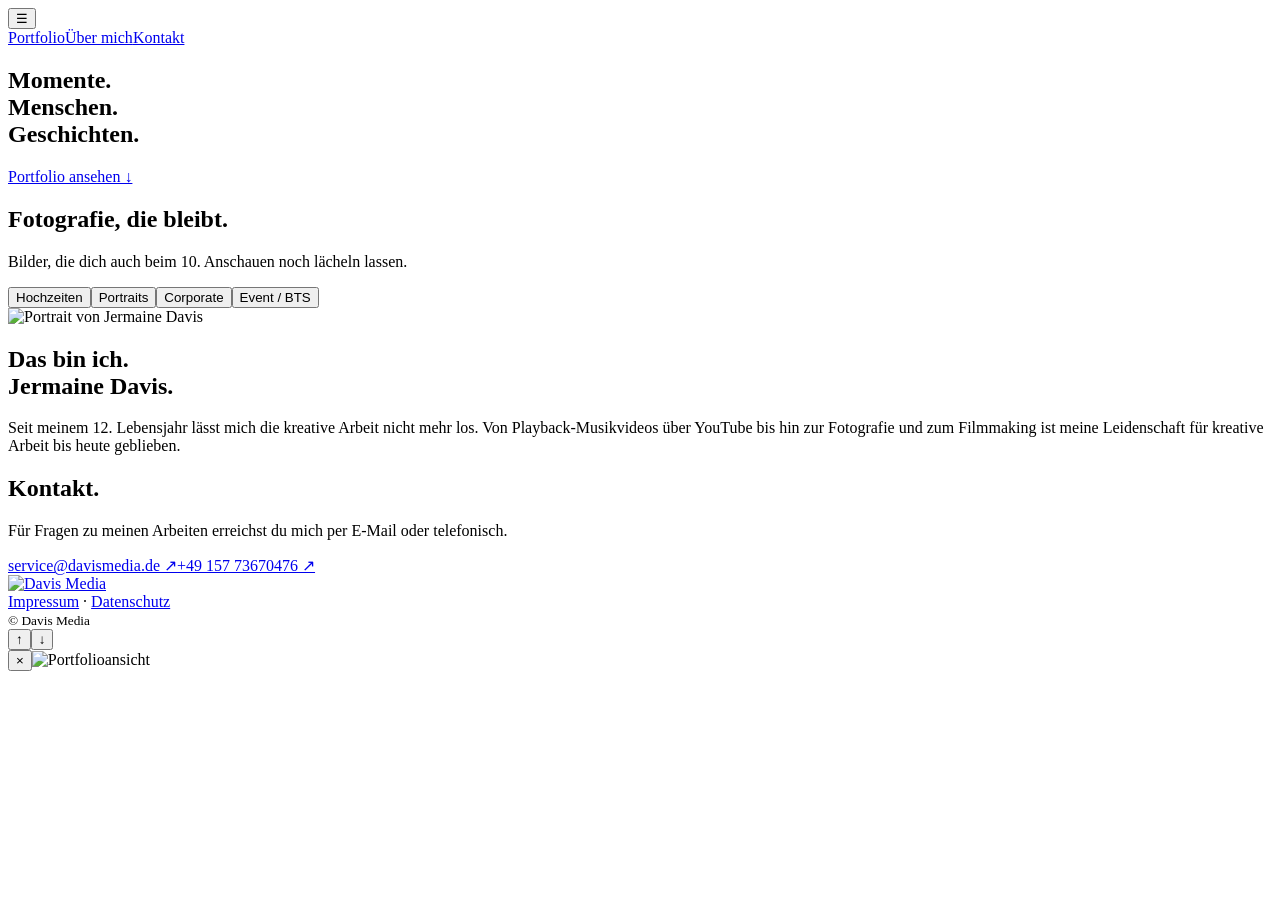
==== index.html @ ad5019a5 "Add files via upload" ====
<!doctype html><html lang="de"><head><meta charset="utf-8"><meta name="viewport" content="width=device-width,initial-scale=1"><meta name="description" content="Davis Media — Portfolio von Jermaine Davis. Fotografie und Film: Portrait, Hochzeit, Event und Corporate."><title>Davis Media — Portfolio</title><link rel="stylesheet" href="assets/style.css"></head><body>
<header><button class="menu" aria-label="Menü öffnen">☰</button><nav><a href="#work">Portfolio</a><a href="#about">Über mich</a><a href="#contact">Kontakt</a></nav></header>
<main id="top"><section class="hero"><div class="hero-img" style="background-image:url('assets/images/header/header.jpg')"></div><div class="shade"></div><div class="hero-copy"><h1>Momente.<br>Menschen.<br>Geschichten.</h1><a class="cta" href="#work">Portfolio ansehen ↓</a></div></section>
<section class="intro"><h2 class="intro-title">Fotografie, die bleibt.</h2><p class="intro-copy">Bilder, die dich auch beim 10. Anschauen noch lächeln lassen.</p></section>
<section id="work" class="work"><div class="portfolio-tabs" role="tablist" aria-label="Portfolio-Kategorien"><button class="active" role="tab" aria-selected="true" data-filter="hochzeit">Hochzeiten</button><button role="tab" aria-selected="false" data-filter="portrait">Portraits</button><button role="tab" aria-selected="false" data-filter="produkte">Corporate</button><button role="tab" aria-selected="false" data-filter="bts">Event / BTS</button></div><div id="gallery" class="gallery"></div></section>
<section id="about" class="about"><div class="about-photo"><img src="assets/images/about/portrait.jpg" alt="Portrait von Jermaine Davis"></div><div class="about-copy"><h2>Das bin ich.<br>Jermaine Davis.</h2><p>Seit meinem 12. Lebensjahr lässt mich die kreative Arbeit nicht mehr los. Von Playback-Musikvideos über YouTube bis hin zur Fotografie und zum Filmmaking ist meine Leidenschaft für kreative Arbeit bis heute geblieben.</p></div></section>
<section id="contact" class="contact"><h2>Kontakt.</h2><p>Für Fragen zu meinen Arbeiten erreichst du mich per E-Mail oder telefonisch.</p><div class="contact-links"><a href="mailto:service@davismedia.de">service@davismedia.de ↗</a><a href="tel:+4915773670476">+49 157 73670476 ↗</a></div></section></main>
<footer><a class="logo footer-logo" href="#top"><img src="assets/logo-light.png" alt="Davis Media"></a><div><a href="impressum.html">Impressum</a><span> · </span><a href="datenschutz.html">Datenschutz</a></div><small>© <span id="year"></span> Davis Media</small></footer>
<div class="page-scroll-controls"><button id="backToTop" class="page-scroll-button" aria-label="Zurück nach oben" title="Nach oben">↑</button><button id="toBottom" class="page-scroll-button" aria-label="Ganz nach unten" title="Nach unten">↓</button></div><div id="lightbox" class="lightbox" role="dialog" aria-modal="true"><button aria-label="Schließen">×</button><img alt="Portfolioansicht"></div><script src="assets/app.js"></script></body></html>
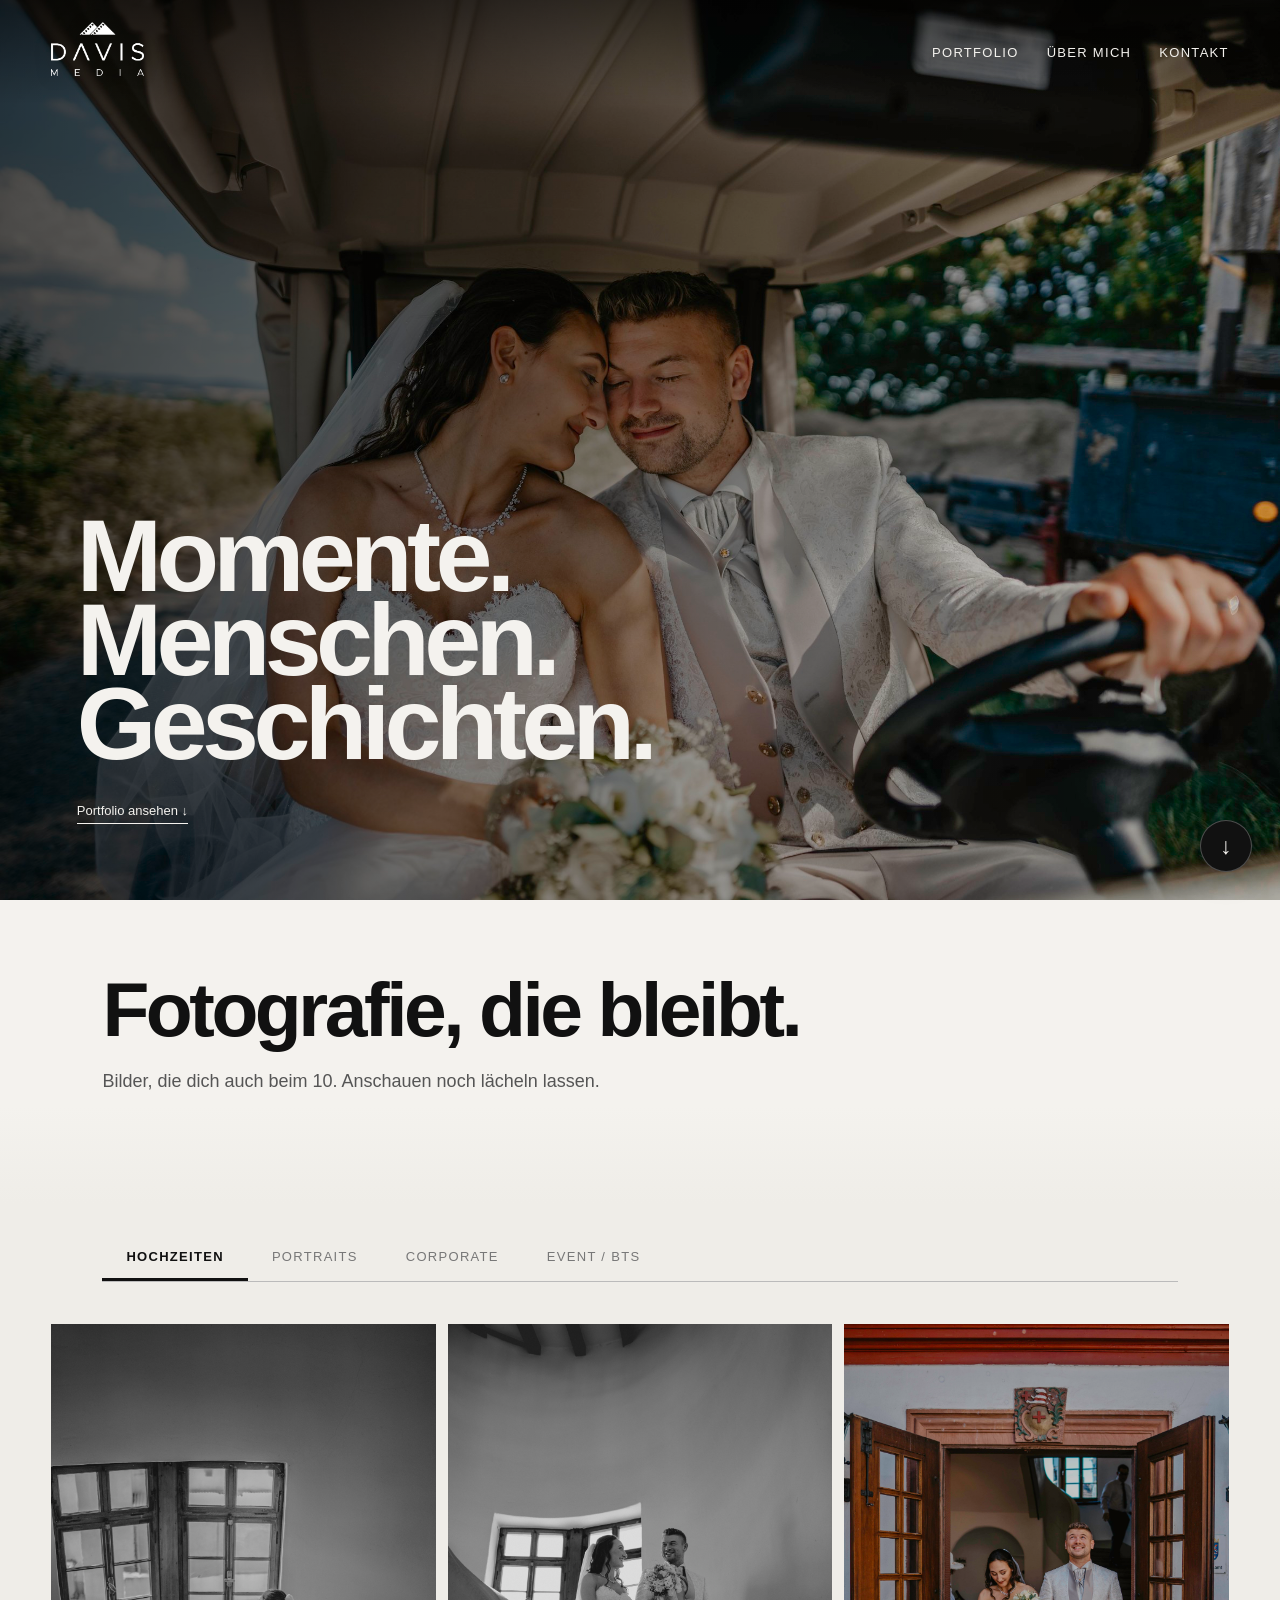
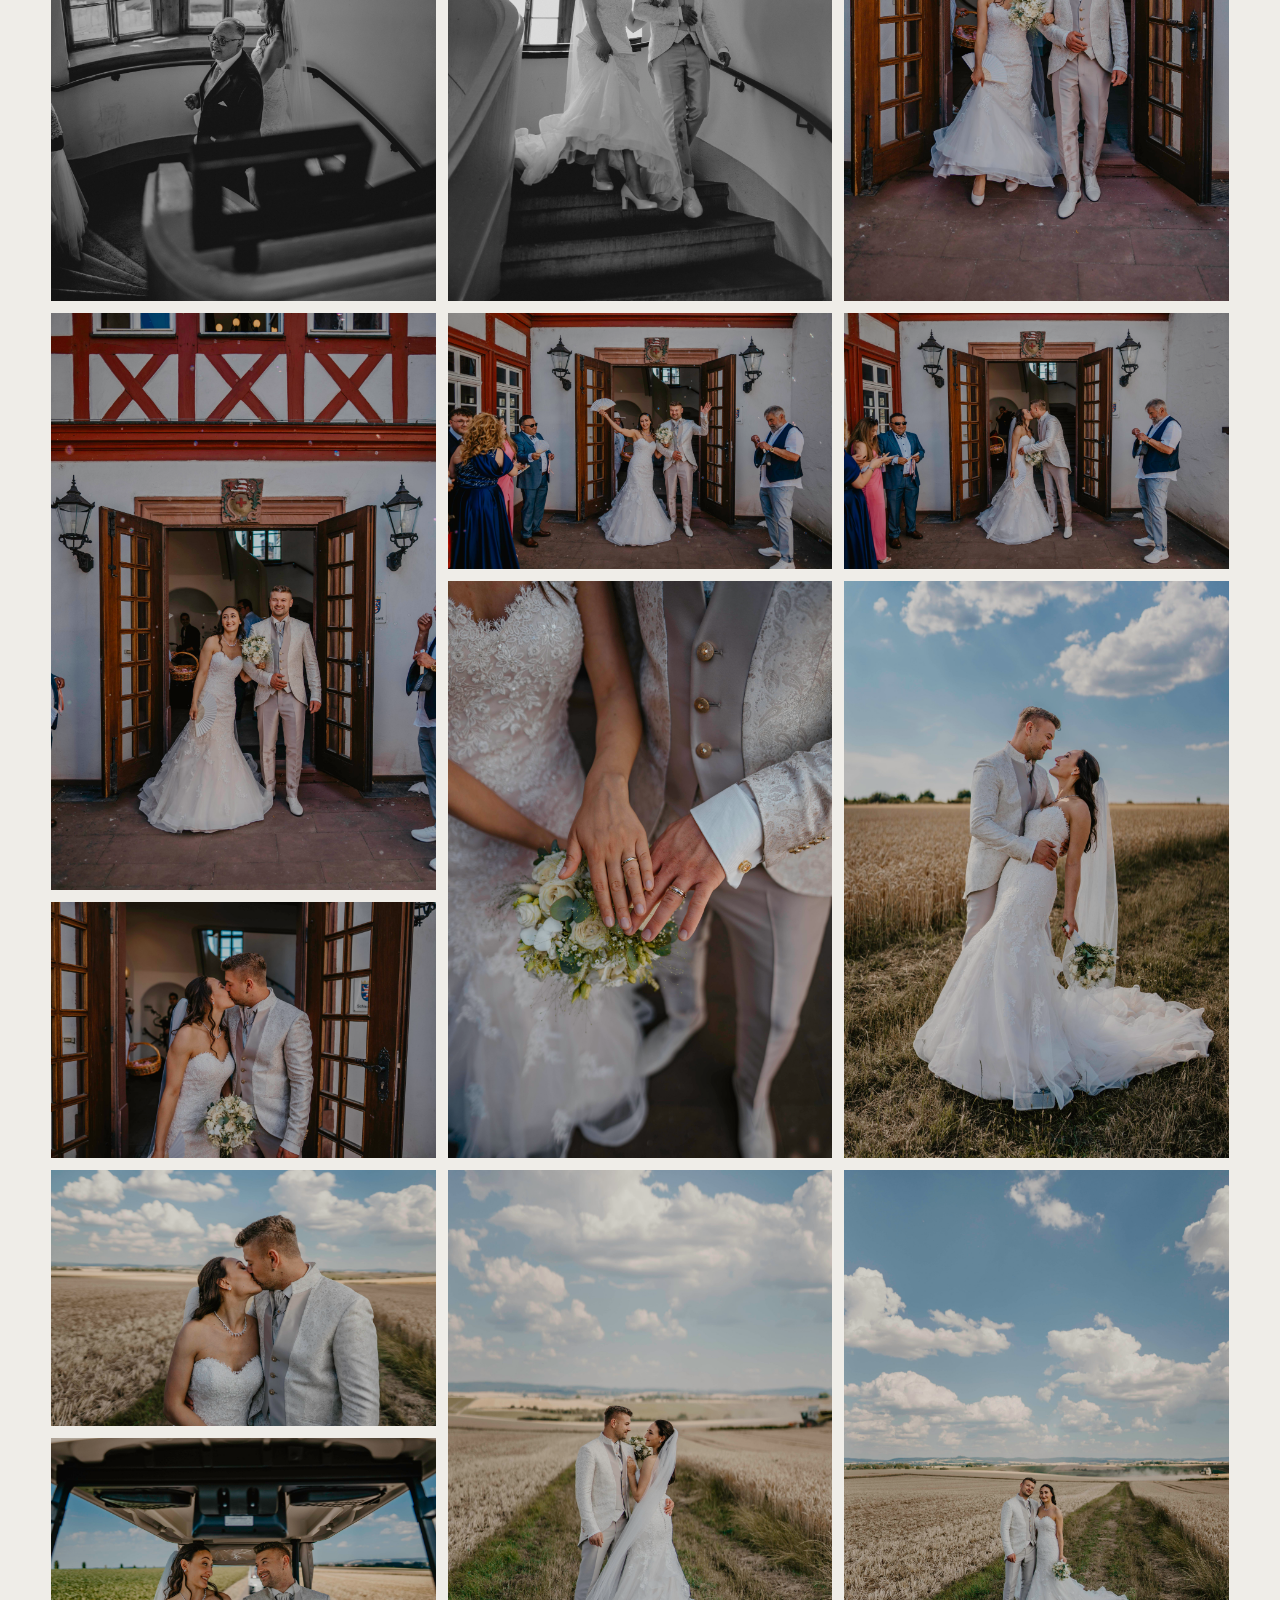
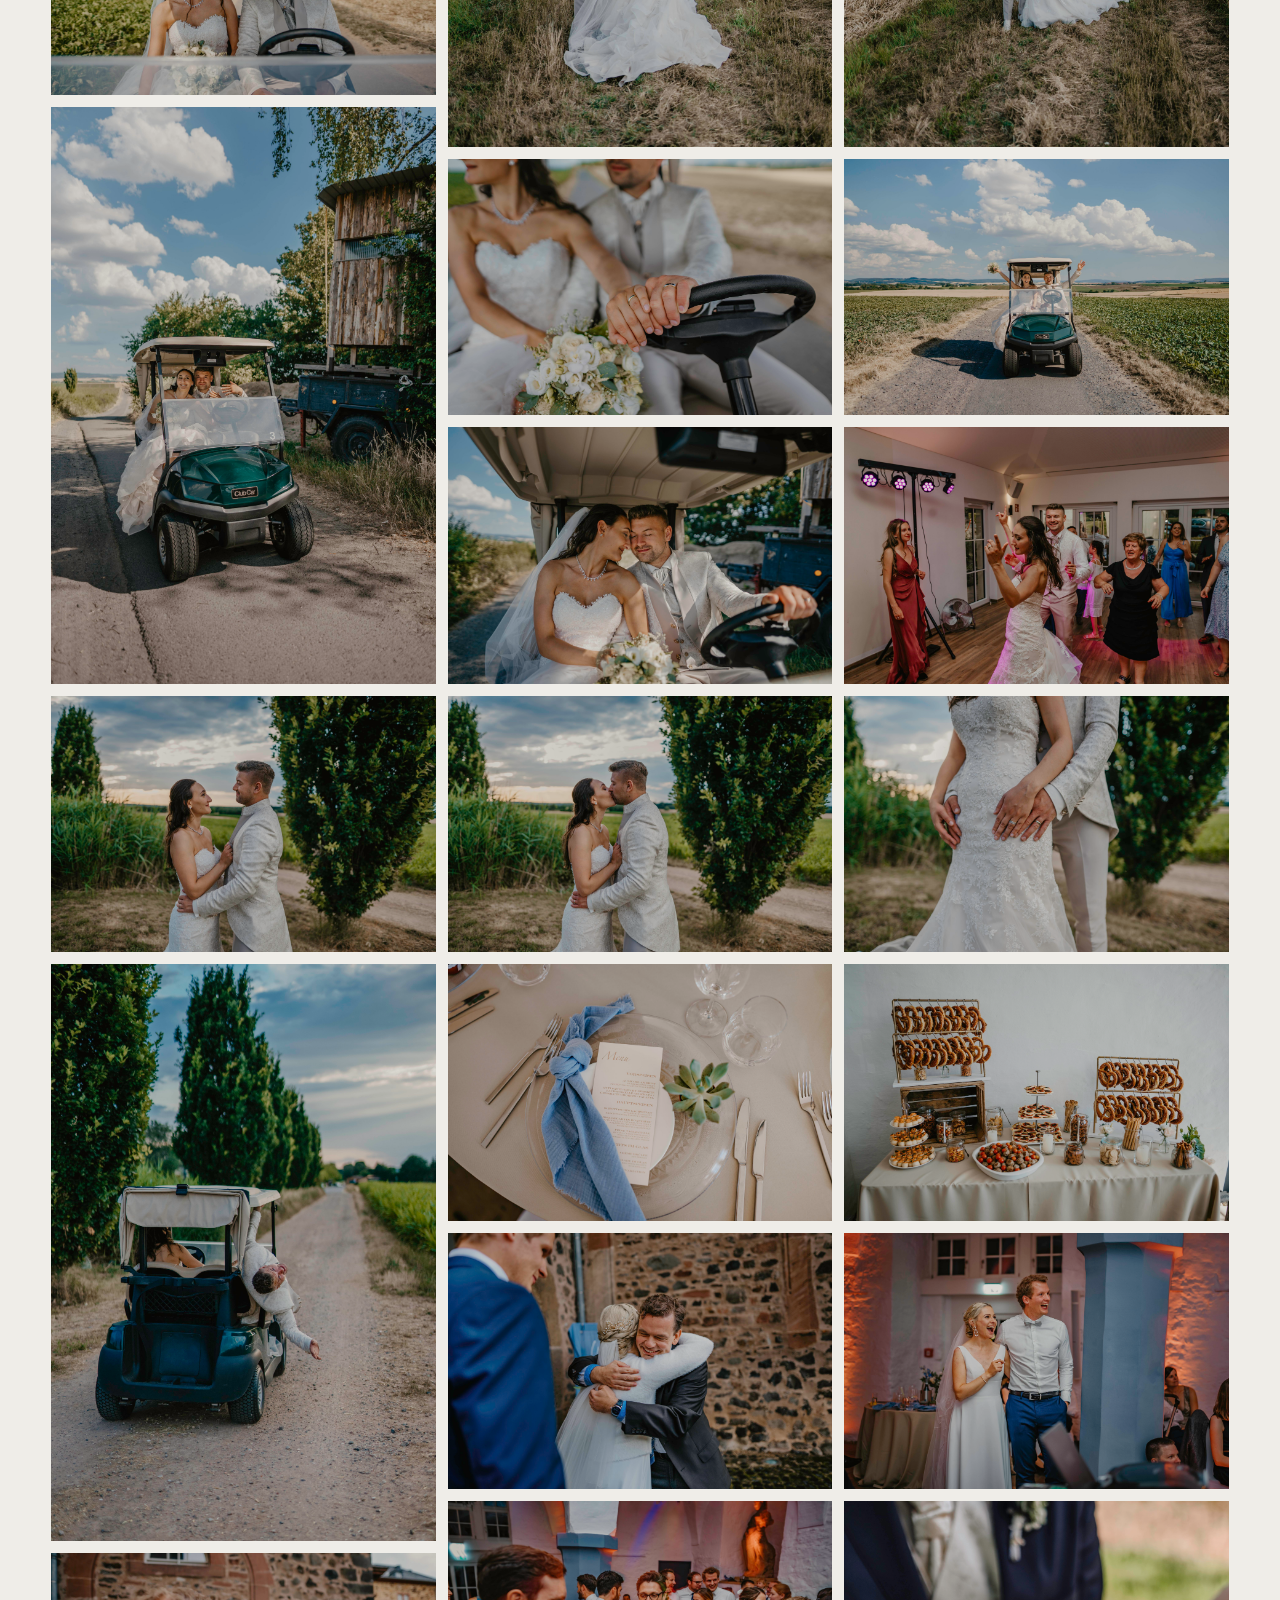
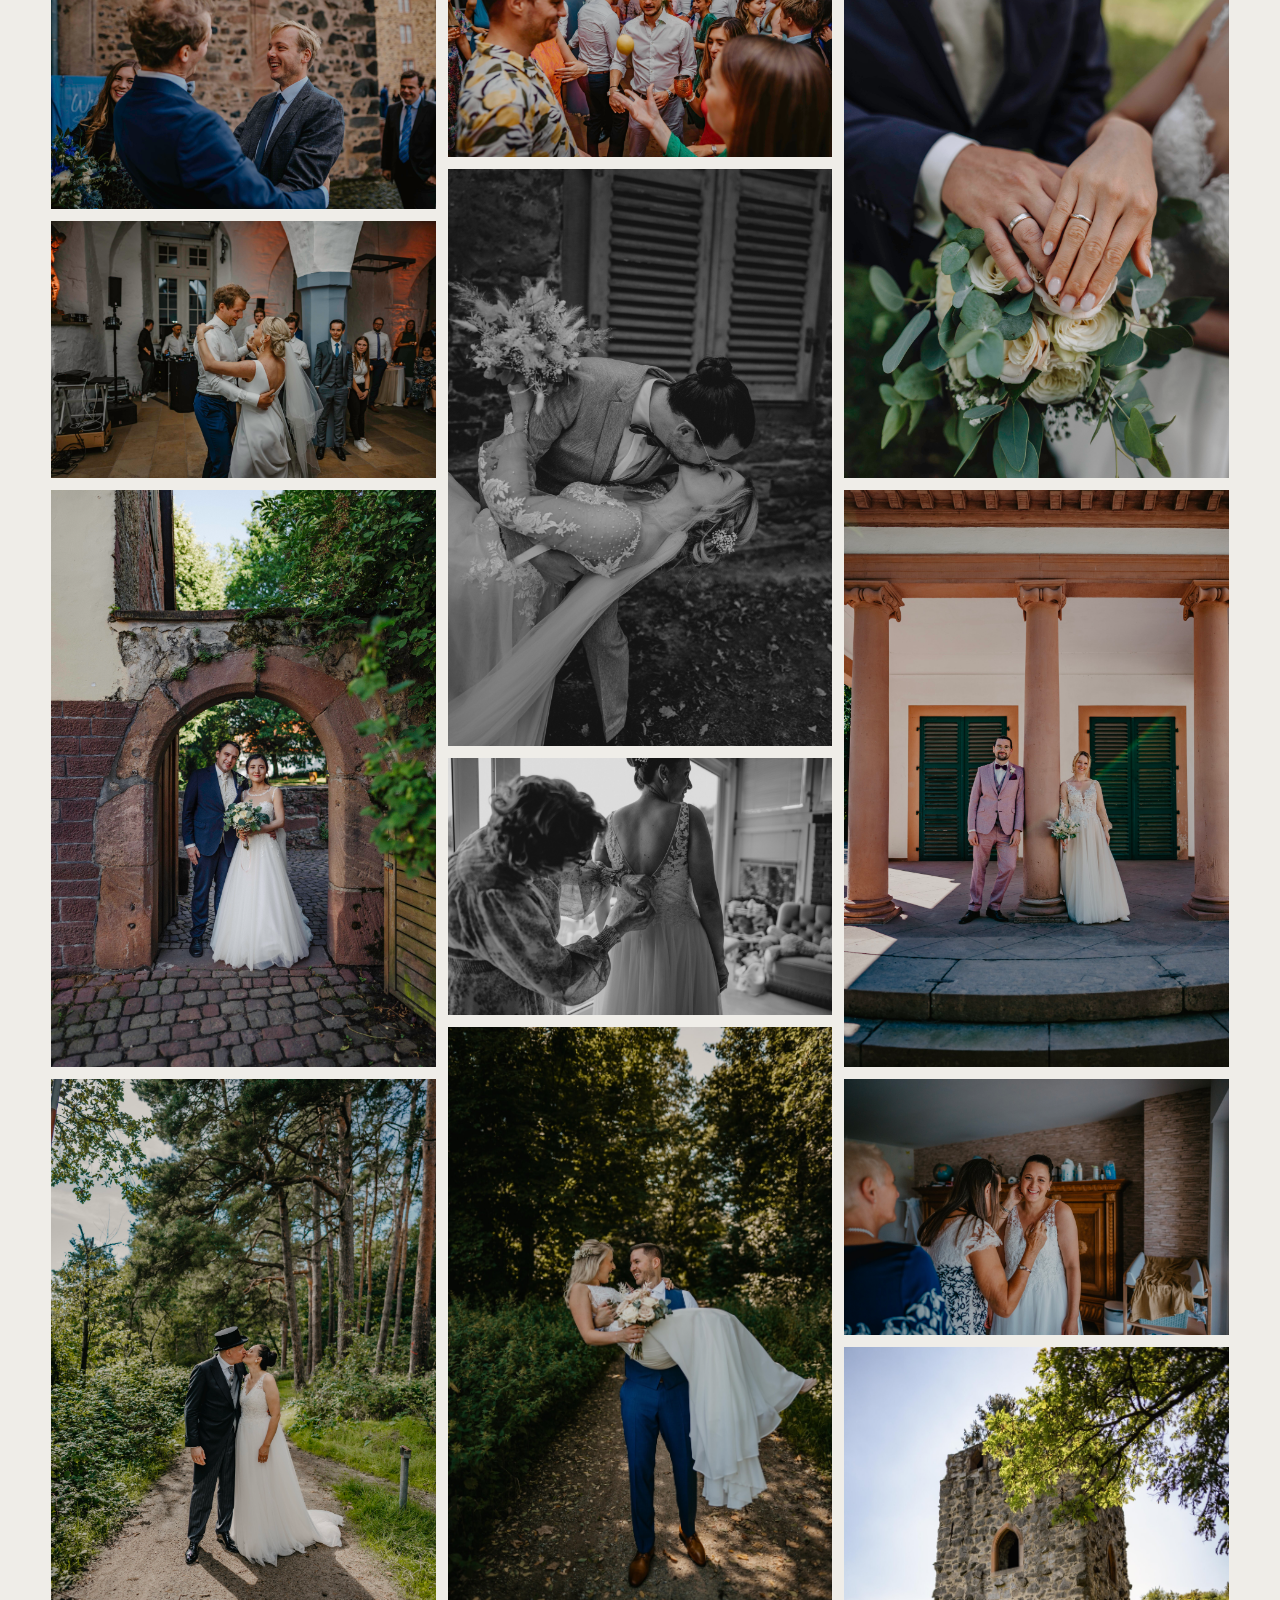
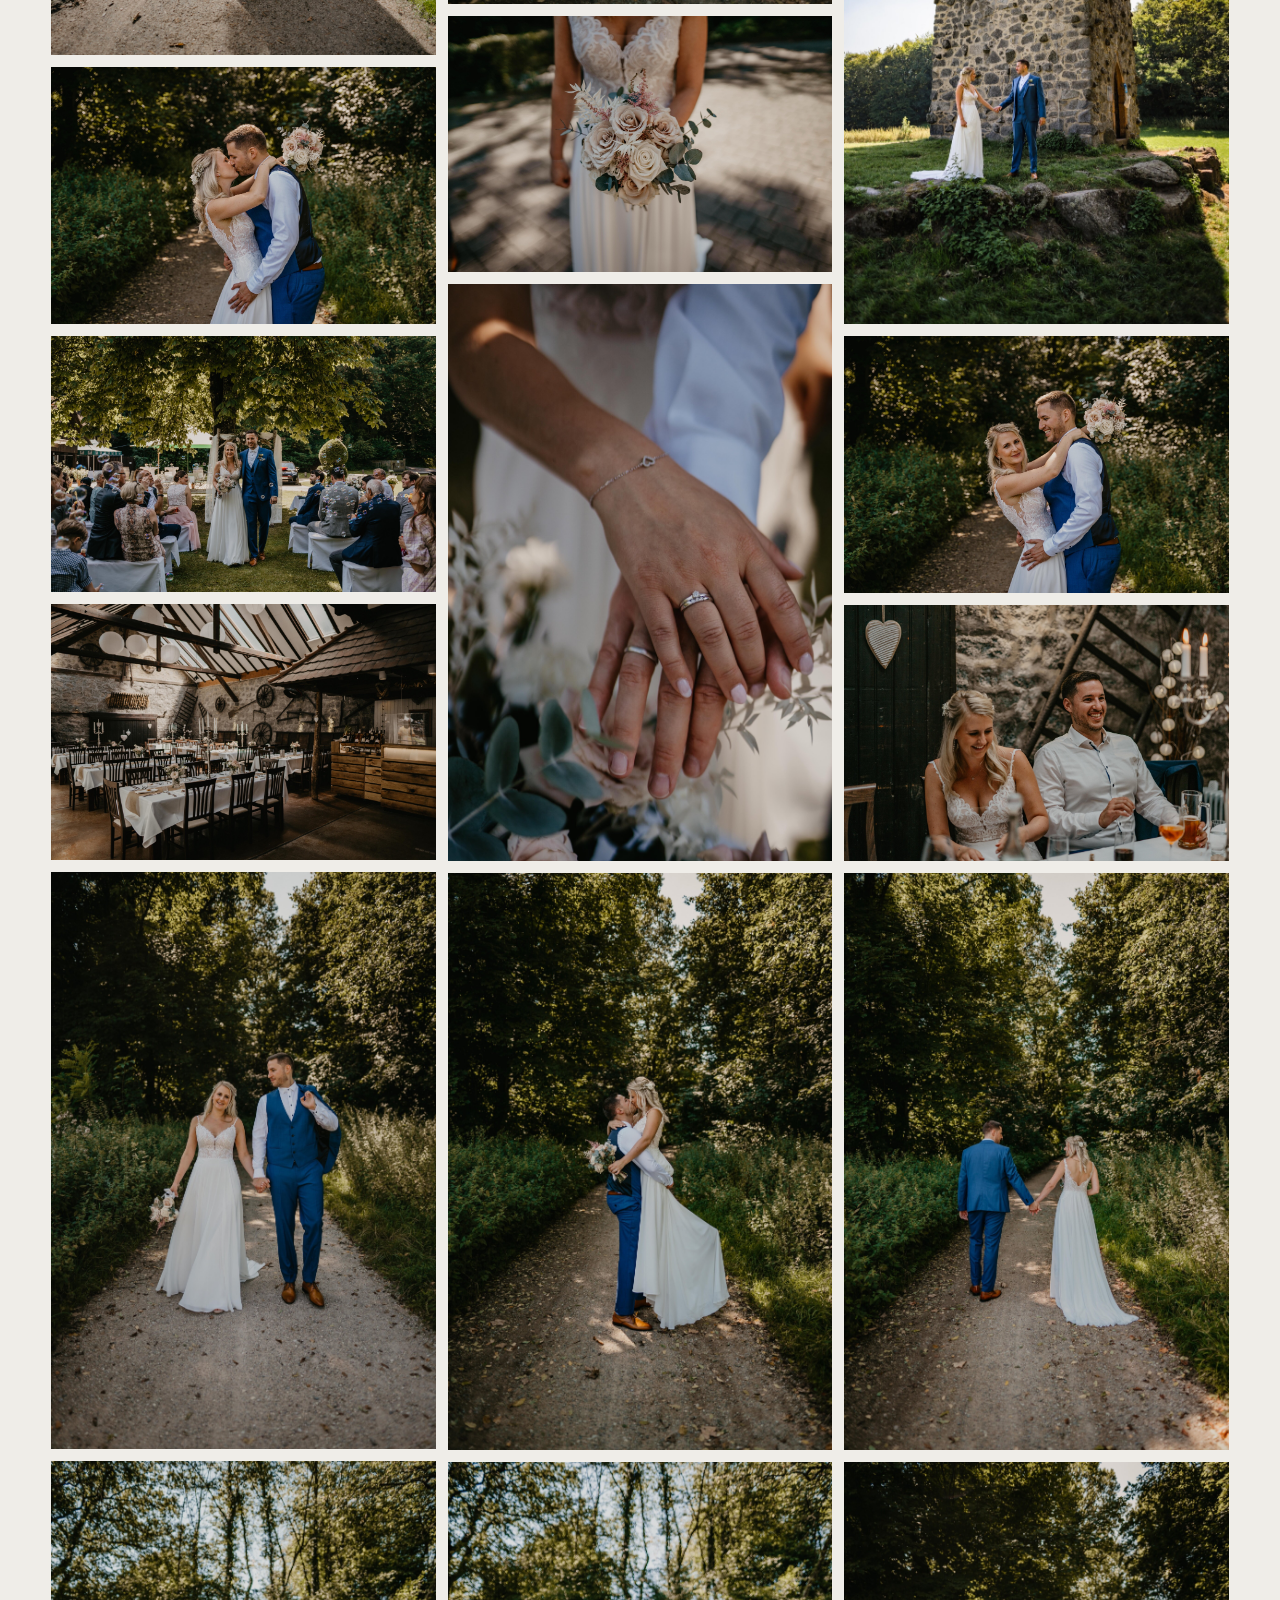
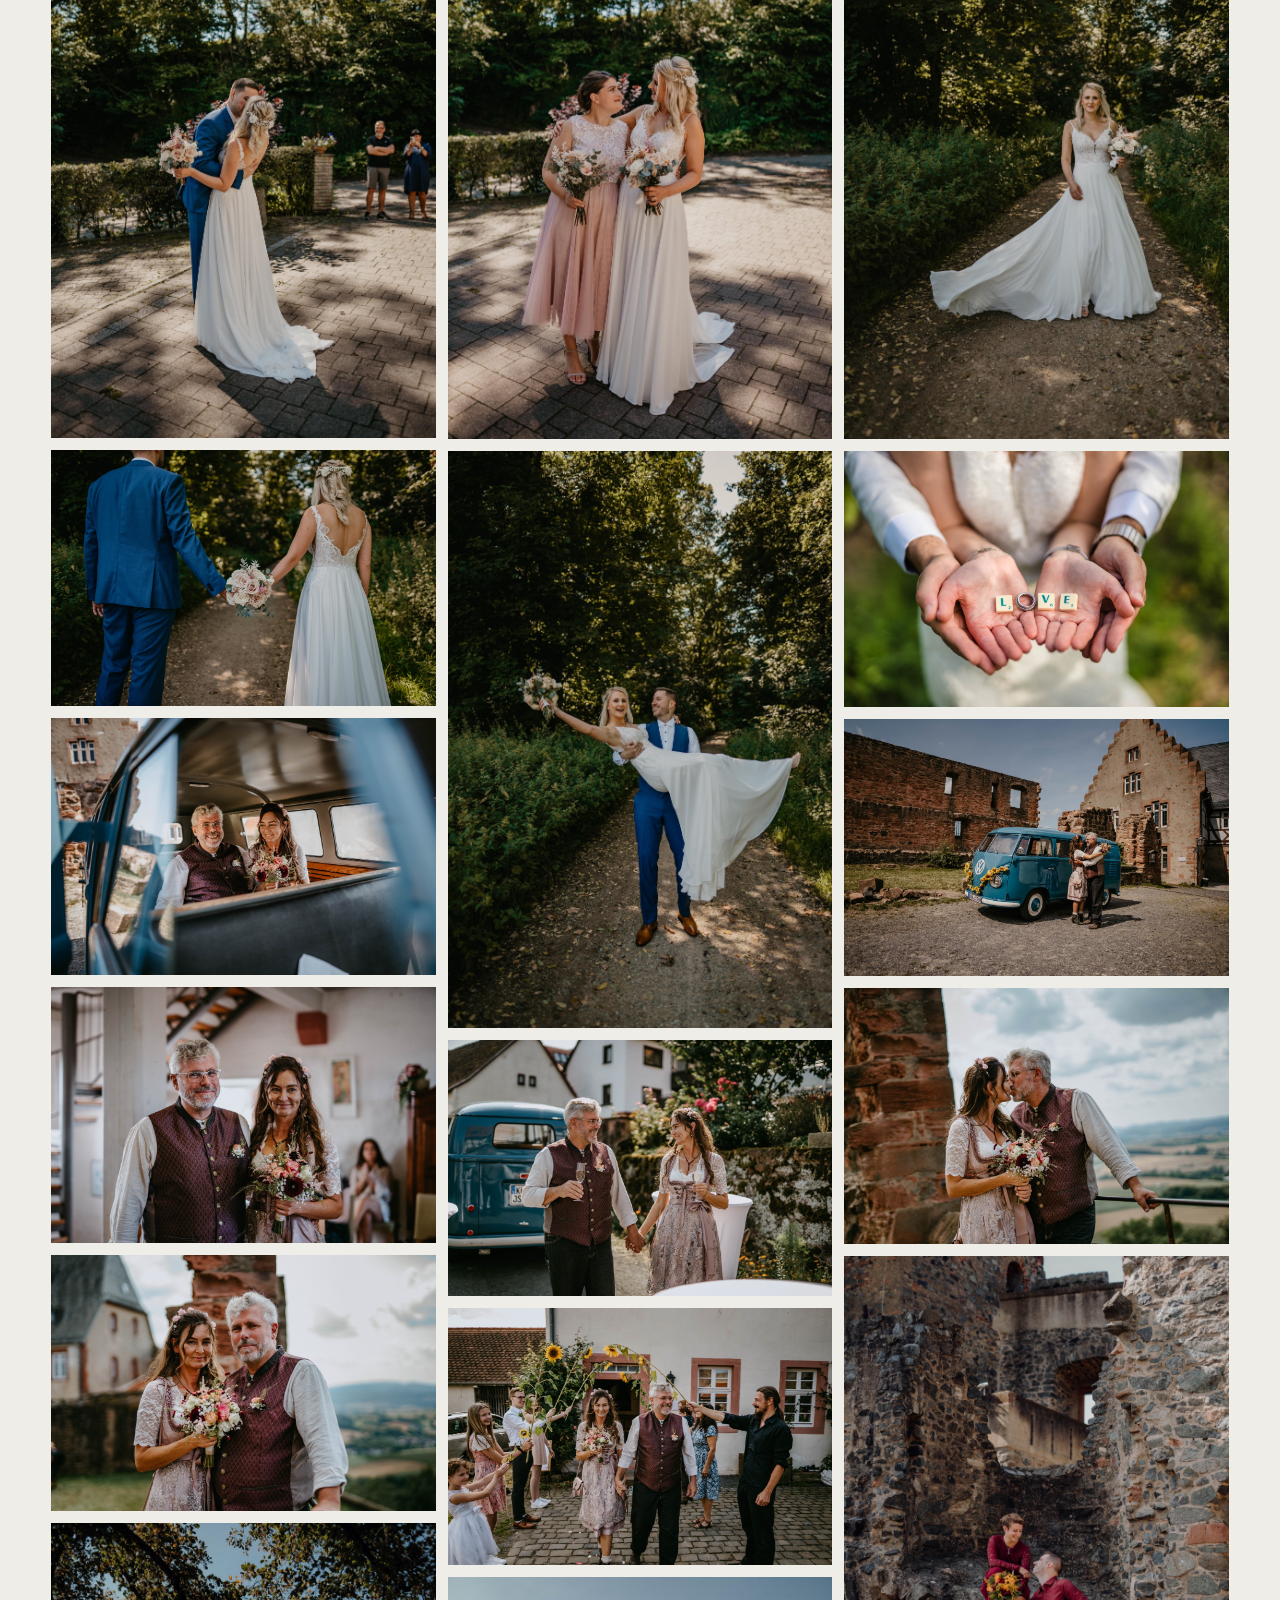
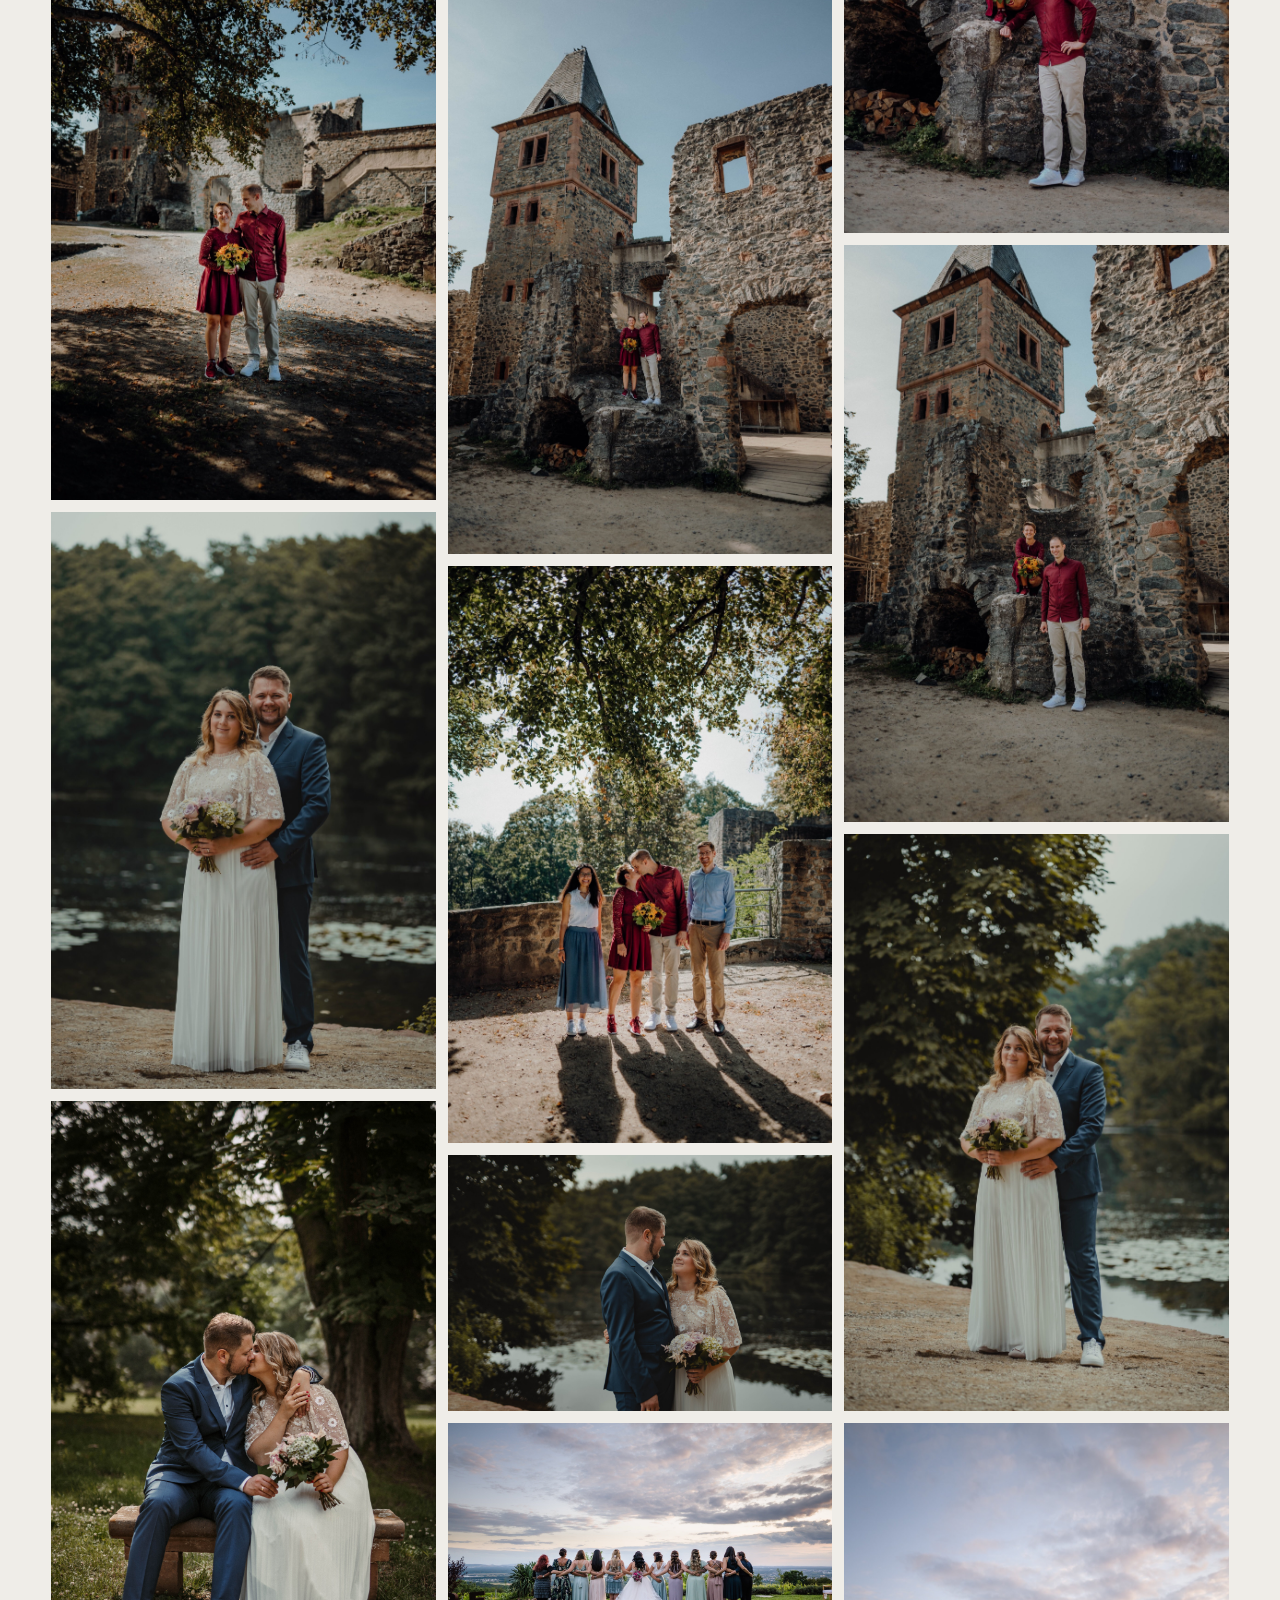
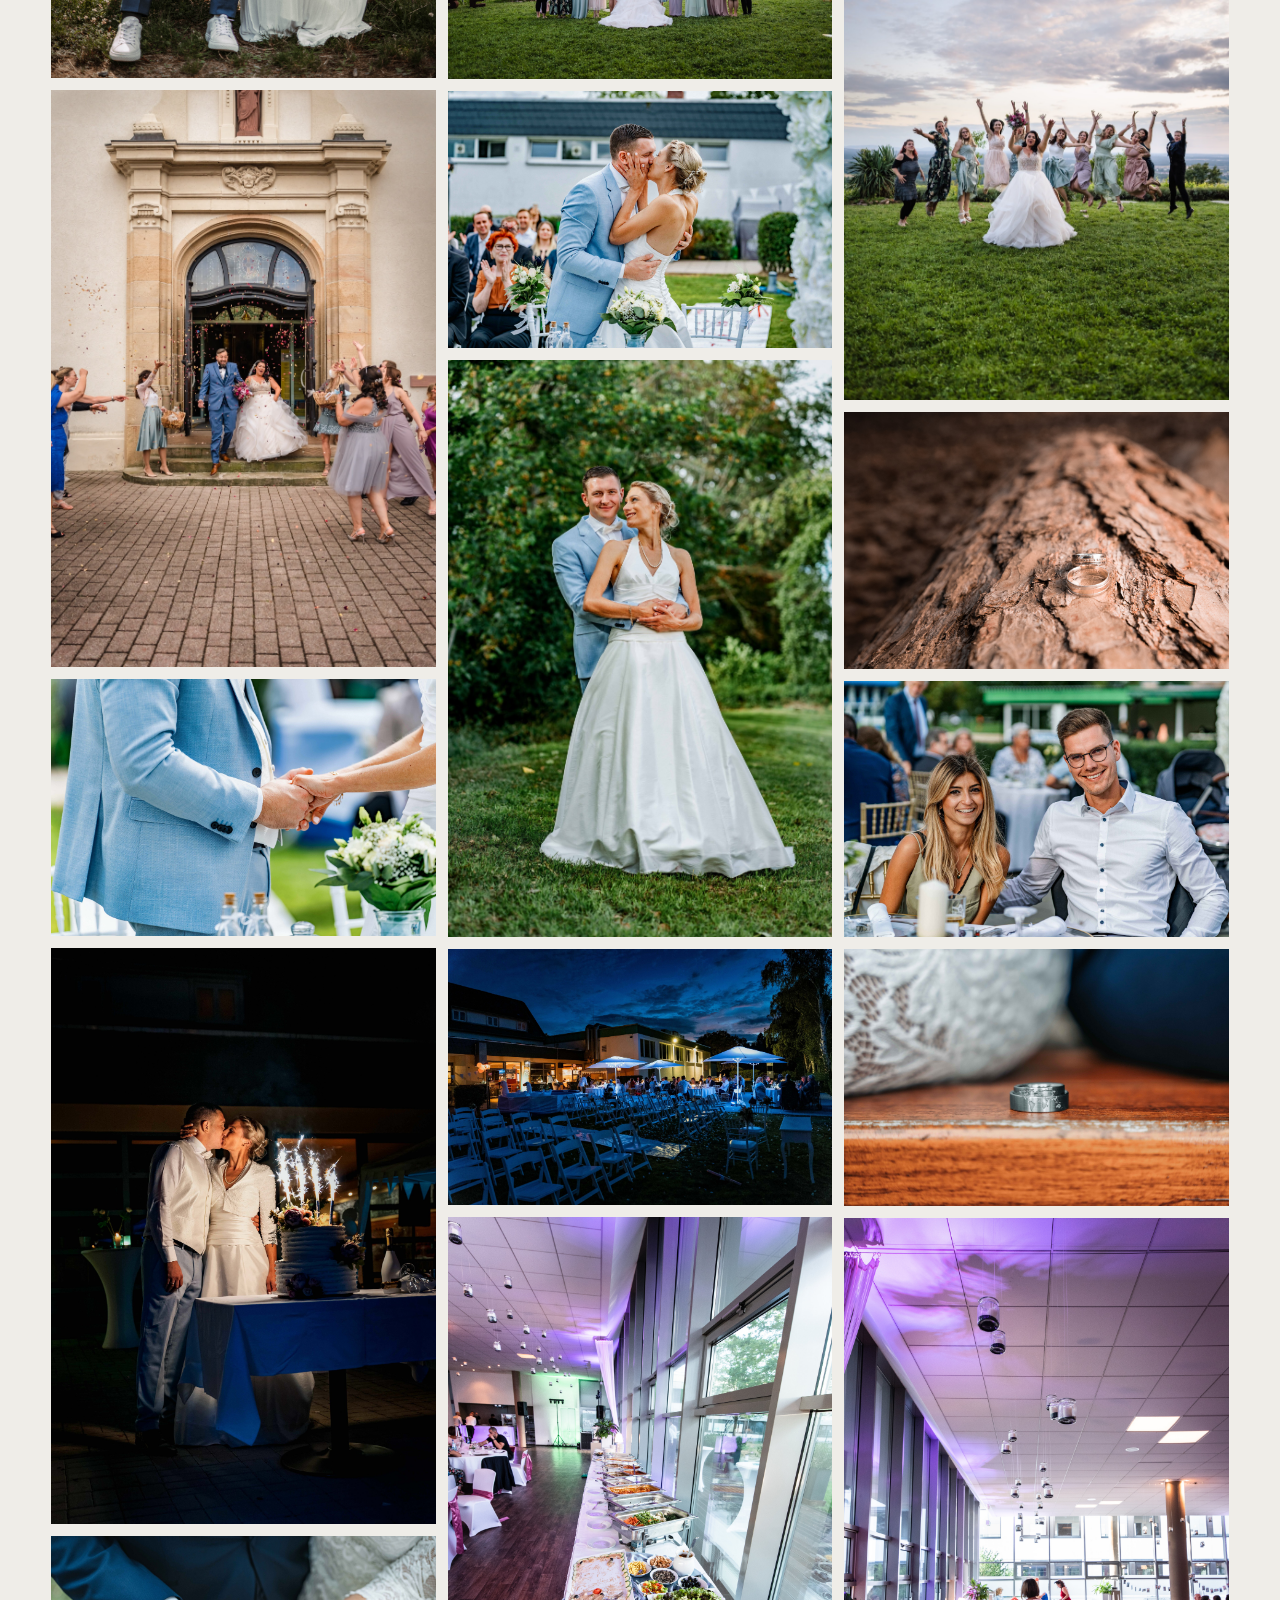
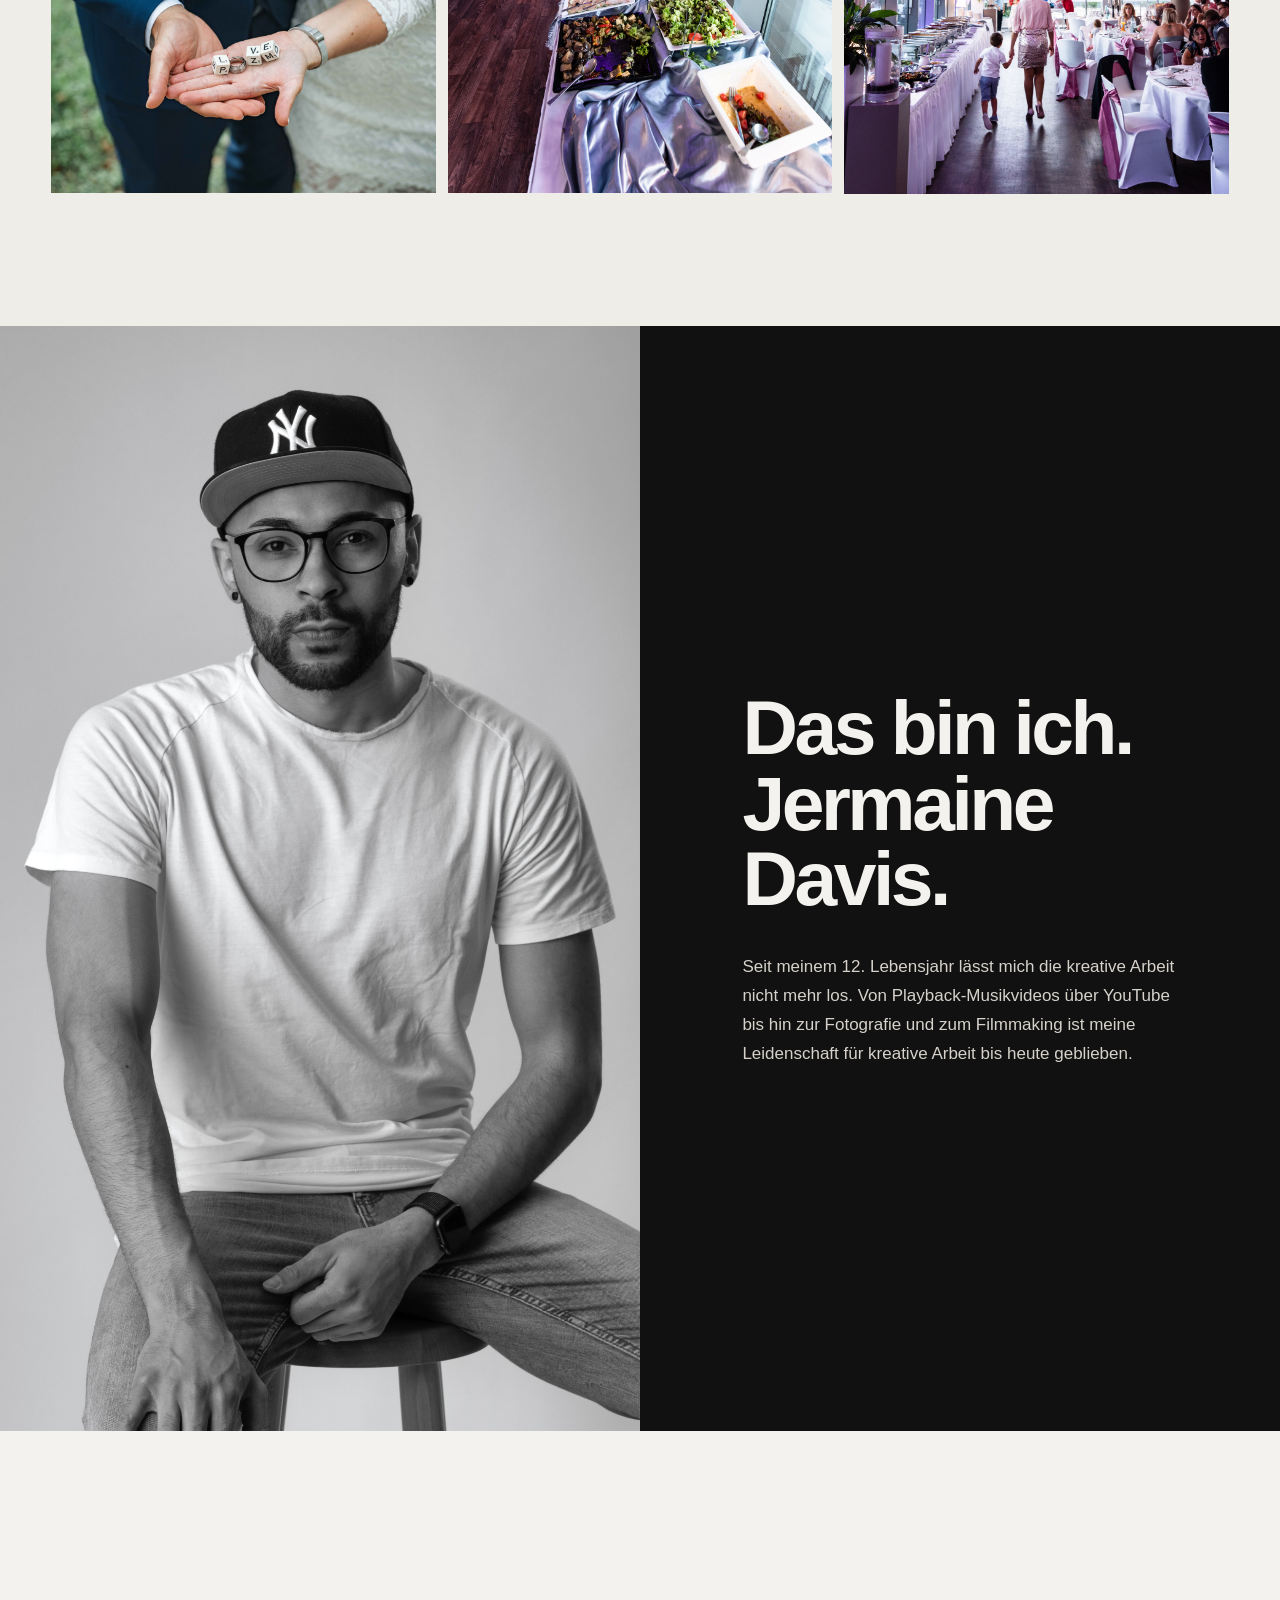
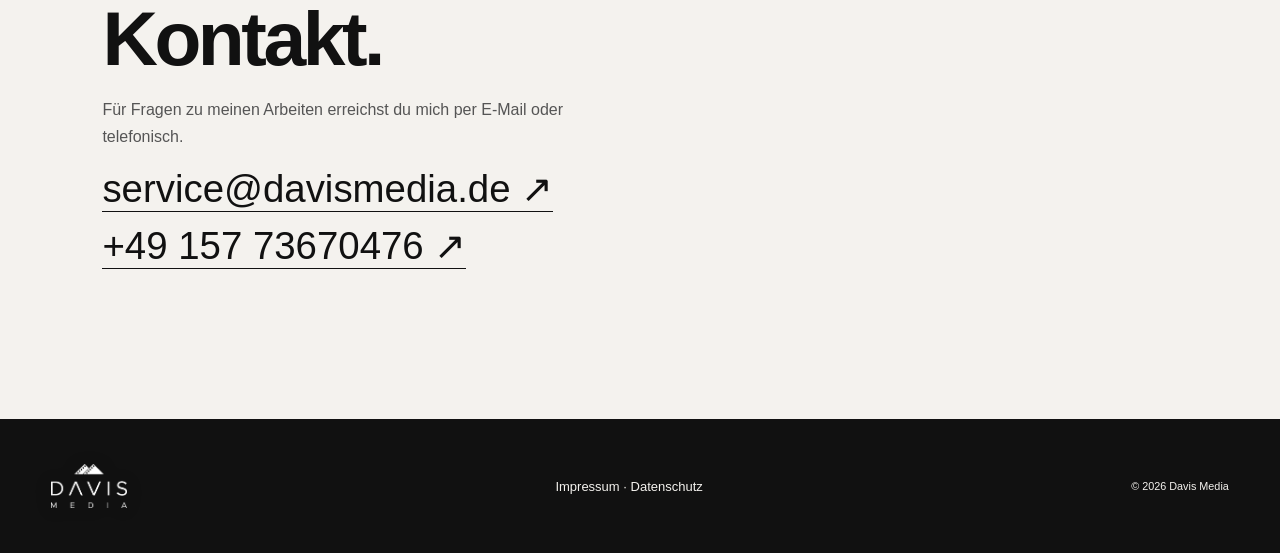
==== commit 4a4a1393: "V27 – Mobile Galerie und Header-Logo" ====
--- a/index.html
+++ b/index.html
@@ -1,9 +1,9 @@
 <!doctype html><html lang="de"><head><meta charset="utf-8"><meta name="viewport" content="width=device-width,initial-scale=1"><meta name="description" content="Davis Media — Portfolio von Jermaine Davis. Fotografie und Film: Portrait, Hochzeit, Event und Corporate."><title>Davis Media — Portfolio</title><link rel="stylesheet" href="assets/style.css"></head><body>
-<header><button class="menu" aria-label="Menü öffnen">☰</button><nav><a href="#work">Portfolio</a><a href="#about">Über mich</a><a href="#contact">Kontakt</a></nav></header>
+<header><a class="top-logo" href="#top" aria-label="Davis Media – Startseite"><img src="assets/logo-light.png" alt="Davis Media"></a><button class="menu" aria-label="Menü öffnen">☰</button><nav><a href="#work">Portfolio</a><a href="#about">Über mich</a><a href="#contact">Kontakt</a></nav></header>
 <main id="top"><section class="hero"><div class="hero-img" style="background-image:url('assets/images/header/header.jpg')"></div><div class="shade"></div><div class="hero-copy"><h1>Momente.<br>Menschen.<br>Geschichten.</h1><a class="cta" href="#work">Portfolio ansehen ↓</a></div></section>
 <section class="intro"><h2 class="intro-title">Fotografie, die bleibt.</h2><p class="intro-copy">Bilder, die dich auch beim 10. Anschauen noch lächeln lassen.</p></section>
 <section id="work" class="work"><div class="portfolio-tabs" role="tablist" aria-label="Portfolio-Kategorien"><button class="active" role="tab" aria-selected="true" data-filter="hochzeit">Hochzeiten</button><button role="tab" aria-selected="false" data-filter="portrait">Portraits</button><button role="tab" aria-selected="false" data-filter="produkte">Corporate</button><button role="tab" aria-selected="false" data-filter="bts">Event / BTS</button></div><div id="gallery" class="gallery"></div></section>
 <section id="about" class="about"><div class="about-photo"><img src="assets/images/about/portrait.jpg" alt="Portrait von Jermaine Davis"></div><div class="about-copy"><h2>Das bin ich.<br>Jermaine Davis.</h2><p>Seit meinem 12. Lebensjahr lässt mich die kreative Arbeit nicht mehr los. Von Playback-Musikvideos über YouTube bis hin zur Fotografie und zum Filmmaking ist meine Leidenschaft für kreative Arbeit bis heute geblieben.</p></div></section>
 <section id="contact" class="contact"><h2>Kontakt.</h2><p>Für Fragen zu meinen Arbeiten erreichst du mich per E-Mail oder telefonisch.</p><div class="contact-links"><a href="mailto:service@davismedia.de">service@davismedia.de ↗</a><a href="tel:+4915773670476">+49 157 73670476 ↗</a></div></section></main>
 <footer><a class="logo footer-logo" href="#top"><img src="assets/logo-light.png" alt="Davis Media"></a><div><a href="impressum.html">Impressum</a><span> · </span><a href="datenschutz.html">Datenschutz</a></div><small>© <span id="year"></span> Davis Media</small></footer>
-<div class="page-scroll-controls"><button id="backToTop" class="page-scroll-button" aria-label="Zurück nach oben" title="Nach oben">↑</button><button id="toBottom" class="page-scroll-button" aria-label="Ganz nach unten" title="Nach unten">↓</button></div><div id="lightbox" class="lightbox" role="dialog" aria-modal="true"><button aria-label="Schließen">×</button><img alt="Portfolioansicht"></div><script src="assets/app.js"></script></body></html>+<div class="page-scroll-controls"><button id="backToTop" class="page-scroll-button" aria-label="Zurück nach oben" title="Nach oben">↑</button><button id="toBottom" class="page-scroll-button" aria-label="Ganz nach unten" title="Nach unten">↓</button></div><div id="lightbox" class="lightbox" role="dialog" aria-modal="true" aria-label="Portfolioansicht"><button class="lightbox-close" aria-label="Schließen">×</button><button class="lightbox-nav lightbox-prev" aria-label="Vorheriges Bild">‹</button><img alt="Portfolioansicht"><button class="lightbox-nav lightbox-next" aria-label="Nächstes Bild">›</button></div><script src="assets/app.js"></script></body></html>
--- a/assets/style.css
+++ b/assets/style.css
@@ -0,0 +1,207 @@
+*{box-sizing:border-box}html{scroll-behavior:smooth}body{margin:0;background:#f4f2ee;color:#111;font-family:Arial,Helvetica,sans-serif}a{color:inherit;text-decoration:none}header{position:fixed;z-index:20;top:0;width:100%;height:76px;padding:0 4vw;display:flex;align-items:center;justify-content:space-between;color:#fff;mix-blend-mode:difference}.logo{display:block;width:260px;color:#fff}.logo img{display:block;width:100%;height:auto}.footer-logo{color:#111;width:210px}nav{display:flex;gap:28px;font-size:13px;text-transform:uppercase;letter-spacing:.1em}.menu{display:none;background:none;border:0;color:inherit;font-size:24px}.hero{height:100vh;min-height:650px;position:relative;color:#fff;overflow:hidden}.hero-img{position:absolute;inset:0;background-size:cover;background-position:center}.shade{position:absolute;inset:0;background:linear-gradient(90deg,rgba(0,0,0,.62),rgba(0,0,0,.05))}.hero-copy{position:absolute;left:6vw;bottom:9vh}.hero-copy p,.eyebrow{font-size:12px;letter-spacing:.22em;font-weight:700}.hero h1{font-size:clamp(58px,8vw,125px);line-height:.82;letter-spacing:-.055em;margin:20px 0 35px}.cta{font-size:13px;border-bottom:1px solid;padding-bottom:5px}.intro{padding:130px 8vw;max-width:1100px}.intro h2,.section-head h2,.about h2,.contact h2{font-size:clamp(42px,6vw,88px);line-height:.98;letter-spacing:-.045em;margin:20px 0}.intro>p:last-child{font-size:18px;max-width:600px;line-height:1.6;color:#555}.work{padding:40px 4vw 120px}.section-head{padding:0 4vw 30px}.portfolio-tabs{margin:0 4vw 42px;border-bottom:1px solid #bbb;display:flex;gap:0;overflow-x:auto;scrollbar-width:none}.portfolio-tabs::-webkit-scrollbar{display:none}.portfolio-tabs button{appearance:none;border:0;border-bottom:3px solid transparent;background:transparent;padding:15px 24px 14px;cursor:pointer;font-size:13px;letter-spacing:.1em;text-transform:uppercase;white-space:nowrap;color:#777}.portfolio-tabs button:hover{color:#111}.portfolio-tabs button.active{color:#111;border-bottom-color:#111;font-weight:700}.category-title{padding:0 4vw 26px}.category-title h3{font-size:clamp(32px,4vw,58px);letter-spacing:-.04em;margin:10px 0 0}.gallery{columns:3 280px;column-gap:12px}.gallery figure{margin:0 0 12px;break-inside:avoid;overflow:hidden;background:#ddd;cursor:zoom-in}.gallery img{width:100%;display:block;transition:transform .45s}.gallery figure:hover img{transform:scale(1.02)}.about{background:#111;color:#fff;display:grid;grid-template-columns:1fr 1fr;min-height:760px}.about-photo img{width:100%;height:100%;object-fit:cover}.about-copy{padding:9vw 8vw;display:flex;flex-direction:column;justify-content:center}.about-copy p:not(.eyebrow){max-width:560px;line-height:1.7;color:#c9c9c9;font-size:17px}.contact{padding:150px 8vw}.contact a{font-size:clamp(20px,3vw,42px);border-bottom:1px solid}footer{border-top:1px solid #ccc;padding:45px 4vw;display:flex;justify-content:space-between;align-items:center;gap:20px;font-size:13px}.lightbox{display:none;position:fixed;z-index:50;inset:0;background:rgba(0,0,0,.94);align-items:center;justify-content:center;padding:4vw}.lightbox.open{display:flex}.lightbox img{max-width:92vw;max-height:90vh}.lightbox button{position:absolute;right:25px;top:15px;background:none;border:0;color:#fff;font-size:42px;cursor:pointer}@media(max-width:700px){header{height:64px}.menu{display:block}nav{display:none;position:absolute;top:60px;right:4vw;flex-direction:column;background:#111;padding:20px}.hero-copy{left:7vw}.intro{padding:90px 7vw}.work{padding-left:3vw;padding-right:3vw}.gallery{columns:2 140px;column-gap:7px}.gallery figure{margin-bottom:7px}.about{grid-template-columns:1fr}.about-photo{height:70vh}.about-copy{padding:90px 7vw}.contact{padding:100px 7vw}footer{align-items:flex-start;flex-direction:column}}
+
+.gallery figure{position:relative}.gallery figcaption{position:absolute;left:12px;bottom:10px;background:rgba(0,0,0,.65);color:#fff;padding:5px 8px;font-size:10px;letter-spacing:.12em;text-transform:uppercase;opacity:0;transition:.25s}.gallery figure:hover figcaption{opacity:1}.contact p{color:#555;max-width:520px;line-height:1.7}.locked{overflow:hidden}.legal{background:#f4f2ee}.legal-header{position:relative;color:#111;mix-blend-mode:normal;border-bottom:1px solid #d7d3cc}.legal-header .logo{color:#111}.legal-main{max-width:860px;margin:0 auto;padding:70px 28px 120px}.legal-main h1{font-size:clamp(50px,8vw,92px);letter-spacing:-.05em;margin:50px 0 70px}.legal-main h2{font-size:22px;margin-top:45px}.legal-main p{font-size:16px;line-height:1.75;color:#444}.legal-main a{text-decoration:underline}.legal-main mark{background:#fff1a8;padding:2px 5px}.back{font-size:13px;letter-spacing:.08em;text-transform:uppercase}.note{margin-top:55px;padding:20px;border:1px solid #c9c4bb;background:#ebe7df}@media(max-width:700px){.logo{width:190px}.footer-logo{width:180px}nav.open{display:flex}.gallery figcaption{display:none}}
+.back-to-top{position:fixed;right:28px;bottom:28px;z-index:35;width:52px;height:52px;border:1px solid rgba(255,255,255,.25);border-radius:50%;background:#111;color:#fff;font-size:23px;cursor:pointer;opacity:0;visibility:hidden;transform:translateY(12px);transition:opacity .25s,transform .25s,visibility .25s;box-shadow:0 8px 28px rgba(0,0,0,.2)}.back-to-top.visible{opacity:1;visibility:visible;transform:translateY(0)}.back-to-top:hover{transform:translateY(-3px)}@media(max-width:700px){.portfolio-tabs{margin-left:4vw;margin-right:4vw}.portfolio-tabs button{padding:13px 17px}.back-to-top{right:16px;bottom:16px;width:46px;height:46px}}
+
+/* V4: Original Davis Media logo + contact links */
+.logo img{height:58px;width:auto;object-fit:contain;display:block}.footer-logo img{height:82px}.contact-links{display:flex;flex-direction:column;align-items:flex-start;gap:.7rem;margin-top:1rem}.contact-links a{display:inline-block}@media(max-width:700px){.logo img{height:46px}.footer-logo img{height:68px}}
+
+/* V5 */
+header{mix-blend-mode:normal;background:linear-gradient(to bottom,rgba(0,0,0,.55),rgba(0,0,0,0));height:105px}.logo{width:auto}.logo img{height:72px;width:auto;filter:drop-shadow(0 2px 8px rgba(0,0,0,.3))}.hero-img{background-position:center 48%}.intro{padding-bottom:70px}.work{padding-top:0}.portfolio-tabs{margin-top:0}.gallery{display:flex;gap:12px;columns:auto}.gallery-column{flex:1;min-width:0}.gallery-column figure{margin:0 0 12px}.gallery-column img{width:100%;height:auto;display:block}.section-head,.category-title{display:none}@media(max-width:700px){header{height:82px}.logo img{height:55px}.gallery{gap:7px}.gallery-column figure{margin-bottom:7px}.hero-img{background-position:center center}.intro{padding-bottom:55px}}
+
+/* V6 */
+header{position:absolute;top:0;left:0;right:0;background:linear-gradient(to bottom,rgba(0,0,0,.48),rgba(0,0,0,0));justify-content:flex-end}.footer-logo img{height:44px!important;width:auto!important}.footer-logo{width:auto!important}footer{background:#111;color:#fff;border-top:0}footer a{color:#fff}@media(max-width:700px){.footer-logo img{height:38px!important}}
+
+/* V7: branded legal headers */
+.legal-header .logo{width:auto!important}.legal-header .logo img{height:42px!important;width:auto!important;filter:none!important}@media(max-width:700px){.legal-header .logo img{height:34px!important}}
+
+/* V8 typography / section cleanup */
+.intro{padding-top:58px;padding-bottom:76px;max-width:none;text-align:center}
+.hero-subtitle{margin:0 auto;max-width:850px;font-family:Georgia,"Times New Roman",serif;font-size:clamp(22px,2.5vw,36px)!important;line-height:1.3!important;font-style:italic;font-weight:400;color:#222!important;letter-spacing:-.015em}
+@media(max-width:700px){.intro{padding-top:42px;padding-bottom:52px}.hero-subtitle{font-size:22px!important;padding:0 3vw}}
+
+/* V9: softer intro transition + jump-down control */
+.intro{position:relative;padding-top:54px;padding-bottom:92px;background:linear-gradient(to bottom,#f4f2ee 0%,#f4f2ee 68%,#efede8 100%)}
+.hero-subtitle{font-family:Arial,Helvetica,sans-serif!important;font-size:18px!important;line-height:1.6!important;font-style:normal;font-weight:400;letter-spacing:0!important;color:#555!important}
+.to-bottom{display:inline-flex;align-items:center;gap:9px;margin-top:27px;font-size:11px;letter-spacing:.16em;text-transform:uppercase;color:#777;transition:color .2s,transform .2s}
+.to-bottom span{font-size:16px;line-height:1}.to-bottom:hover{color:#111;transform:translateY(2px)}
+.work{background:#efede8;padding-top:30px}
+@media(max-width:700px){.intro{padding-top:40px;padding-bottom:68px}.hero-subtitle{font-size:16px!important;line-height:1.55!important;padding:0 6vw}.to-bottom{margin-top:22px}.work{padding-top:24px}}
+
+/* V10: stronger left-aligned subtitle and paired page scroll controls */
+.intro{max-width:none;padding-left:8vw;padding-right:8vw;text-align:left}
+.hero-subtitle{margin:0!important;max-width:820px!important;font-family:Arial,Helvetica,sans-serif!important;font-size:clamp(25px,2.6vw,38px)!important;line-height:1.22!important;font-style:normal!important;font-weight:700!important;letter-spacing:-.025em!important;color:#222!important;text-align:left!important}
+.to-bottom{display:none!important}
+.page-scroll-controls{position:fixed;right:28px;bottom:28px;z-index:35;display:flex;flex-direction:column;gap:10px}
+.page-scroll-button{width:52px;height:52px;border:1px solid rgba(255,255,255,.25);border-radius:50%;background:#111;color:#fff;font-size:23px;cursor:pointer;box-shadow:0 8px 28px rgba(0,0,0,.2);transition:opacity .25s,transform .25s,visibility .25s}
+.page-scroll-button:hover{transform:translateY(-3px)}
+#backToTop{opacity:0;visibility:hidden;transform:translateY(12px)}
+#backToTop.visible{opacity:1;visibility:visible;transform:translateY(0)}
+#toBottom.hidden{opacity:0;visibility:hidden;transform:translateY(12px)}
+@media(max-width:700px){.intro{padding-left:7vw;padding-right:7vw}.hero-subtitle{font-size:24px!important;line-height:1.25!important;padding:0!important}.page-scroll-controls{right:16px;bottom:16px}.page-scroll-button{width:46px;height:46px}}
+
+
+/* V11: editorial subtitle + intuitive scroll control order */
+.hero-subtitle{
+  margin:0!important;
+  max-width:760px!important;
+  font-family:Georgia,"Times New Roman",serif!important;
+  font-size:clamp(24px,2.15vw,31px)!important;
+  line-height:1.32!important;
+  font-style:normal!important;
+  font-weight:600!important;
+  letter-spacing:-.018em!important;
+  color:#292826!important;
+  text-align:left!important;
+}
+.intro{padding-top:58px;padding-bottom:96px}
+@media(max-width:700px){
+  .hero-subtitle{font-size:23px!important;line-height:1.34!important;max-width:92%!important}
+  .intro{padding-top:44px;padding-bottom:72px}
+}
+
+
+/* V12: clean sans-serif subtitle aligned with the site typography */
+.hero-subtitle{
+  margin:0!important;
+  max-width:760px!important;
+  font-family:Arial,Helvetica,sans-serif!important;
+  font-size:clamp(19px,1.55vw,23px)!important;
+  line-height:1.5!important;
+  font-style:normal!important;
+  font-weight:500!important;
+  letter-spacing:-.01em!important;
+  color:#55524e!important;
+  text-align:left!important;
+}
+.intro{padding-top:52px;padding-bottom:90px}
+@media(max-width:700px){
+  .hero-subtitle{font-size:18px!important;line-height:1.5!important;max-width:100%!important}
+  .intro{padding-top:38px;padding-bottom:64px}
+}
+
+
+/* V13: goal section mirrors the Contact section hierarchy */
+.intro-title{
+  font-size:clamp(42px,6vw,88px);
+  line-height:.98;
+  letter-spacing:-.045em;
+  margin:0 0 22px;
+  font-weight:700;
+}
+.hero-subtitle{
+  margin:0!important;
+  max-width:620px!important;
+  font-size:18px!important;
+  line-height:1.7!important;
+  font-weight:400!important;
+  letter-spacing:0!important;
+  color:#555!important;
+}
+@media(max-width:700px){
+  .intro-title{margin-bottom:18px}
+  .hero-subtitle{font-size:16px!important;line-height:1.65!important}
+}
+
+/* V15: italic goal statement */
+.hero-subtitle{font-style:italic!important;}
+
+/* V16 – warmer text treatment on dark areas */
+header,.hero,.about,footer{color:#f4f2ee!important}
+footer a{color:#f4f2ee!important}
+.about-copy p:not(.eyebrow){color:#d6d2cb!important}
+.lightbox button,.page-scroll-button,.back-to-top{color:#f4f2ee!important}
+@media(max-width:700px){nav{color:#f4f2ee}}
+.hero-subtitle{font-style:normal!important}
+
+
+/* V17 – large closing statement in goal section */
+.goal-statement{
+  margin:48px 0 0;
+  max-width:1100px;
+  font-size:clamp(58px,8vw,118px);
+  line-height:.9;
+  letter-spacing:-.055em;
+  font-weight:700;
+  color:#111;
+}
+@media(max-width:700px){
+  .goal-statement{margin-top:36px;font-size:clamp(48px,15vw,76px);line-height:.92}
+}
+
+/* V18 – unify goal headings */
+.goal-statement{
+  margin:48px 0 0;
+  max-width:none;
+  font-size:clamp(42px,6vw,88px);
+  line-height:.98;
+  letter-spacing:-.045em;
+  font-weight:700;
+  color:#111;
+}
+@media(max-width:700px){
+  .goal-statement{margin-top:36px;font-size:clamp(42px,6vw,88px);line-height:.98}
+}
+
+/* V19 – exact same rendered size for both goal headings */
+.intro-title,
+.goal-statement{
+  font-size:clamp(42px,6vw,88px)!important;
+  line-height:.98!important;
+  letter-spacing:-.045em!important;
+  font-weight:700!important;
+}
+@media(max-width:700px){
+  .intro-title,
+  .goal-statement{
+    font-size:clamp(42px,12vw,72px)!important;
+    line-height:.98!important;
+  }
+}
+
+
+/* V20 – quiet transition from goal statement into portfolio */
+.intro-divider{display:flex;align-items:center;width:100%;margin-top:52px;}
+.intro-divider::before{content:"";width:58px;height:3px;background:#111;flex:0 0 auto;}
+.intro-divider span{display:block;height:1px;background:rgba(17,17,17,.22);flex:1;}
+@media(max-width:700px){.intro-divider{margin-top:38px}.intro-divider::before{width:42px;height:3px}}
+/* V23: Intro-Fließtext typografisch identisch mit dem Kontakt-Fließtext */
+.intro .intro-copy {
+  font: inherit;
+  font-size: 1rem;
+  font-weight: 400;
+  font-style: normal;
+  line-height: 1.7;
+  letter-spacing: normal;
+}
+
+/* V24: Intro and contact supporting copy share exactly the same typography */
+.intro .intro-copy,
+.contact > p {
+  font-family: Arial, Helvetica, sans-serif;
+  font-size: 16px;
+  font-weight: 400;
+  font-style: normal;
+  line-height: 1.7;
+  letter-spacing: normal;
+  color: #555;
+}
+
+/* V25: Intro supporting copy optically lighter */
+.intro .intro-copy {
+  font-weight: 300;
+}
+
+/* V27: mobile about image + swipeable lightbox */
+.lightbox{touch-action:pan-y;user-select:none}
+.lightbox-close{position:absolute!important;right:25px!important;top:15px!important;z-index:3}
+.lightbox-nav{position:absolute!important;top:50%!important;transform:translateY(-50%);width:56px;height:80px;display:flex;align-items:center;justify-content:center;background:rgba(0,0,0,.22)!important;border:0;color:#f4f2ee;font-size:58px!important;line-height:1;cursor:pointer;z-index:2}
+.lightbox-prev{left:18px!important;right:auto!important}
+.lightbox-next{right:18px!important;left:auto!important}
+@media(max-width:700px){.about-photo{height:auto!important}.about-photo img{height:auto!important;object-fit:contain!important;display:block}.lightbox{padding:18px}.lightbox img{max-width:100%;max-height:88vh}.lightbox-nav{width:42px;height:64px;font-size:46px!important;background:rgba(0,0,0,.14)!important}.lightbox-prev{left:2px!important}.lightbox-next{right:2px!important}}
+
+
+/* V27 update: logo at top-left, part of normal hero/header flow (not sticky) */
+.top-logo{position:absolute;left:4vw;top:22px;display:block;width:auto;z-index:2}
+.top-logo img{display:block;height:54px;width:auto;filter:drop-shadow(0 2px 8px rgba(0,0,0,.28))}
+@media(max-width:700px){.top-logo{left:4vw;top:16px}.top-logo img{height:44px}}
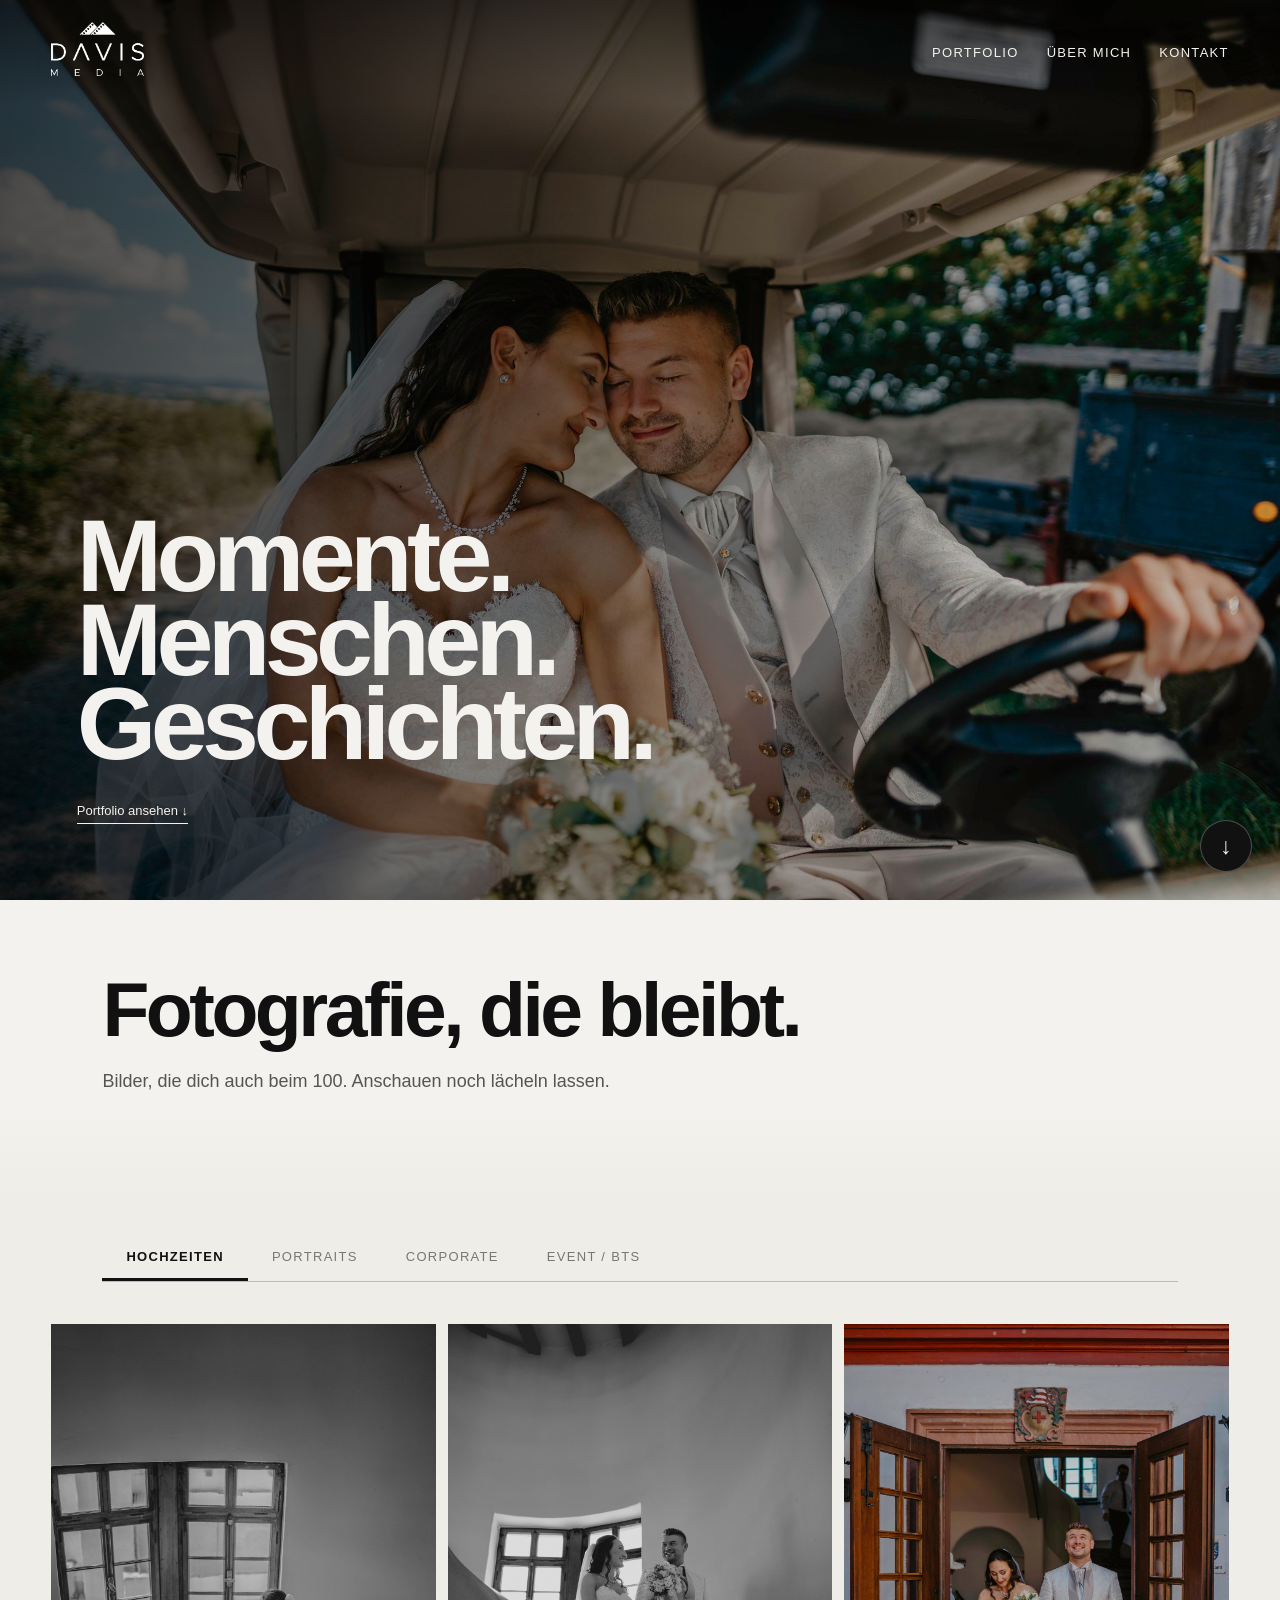
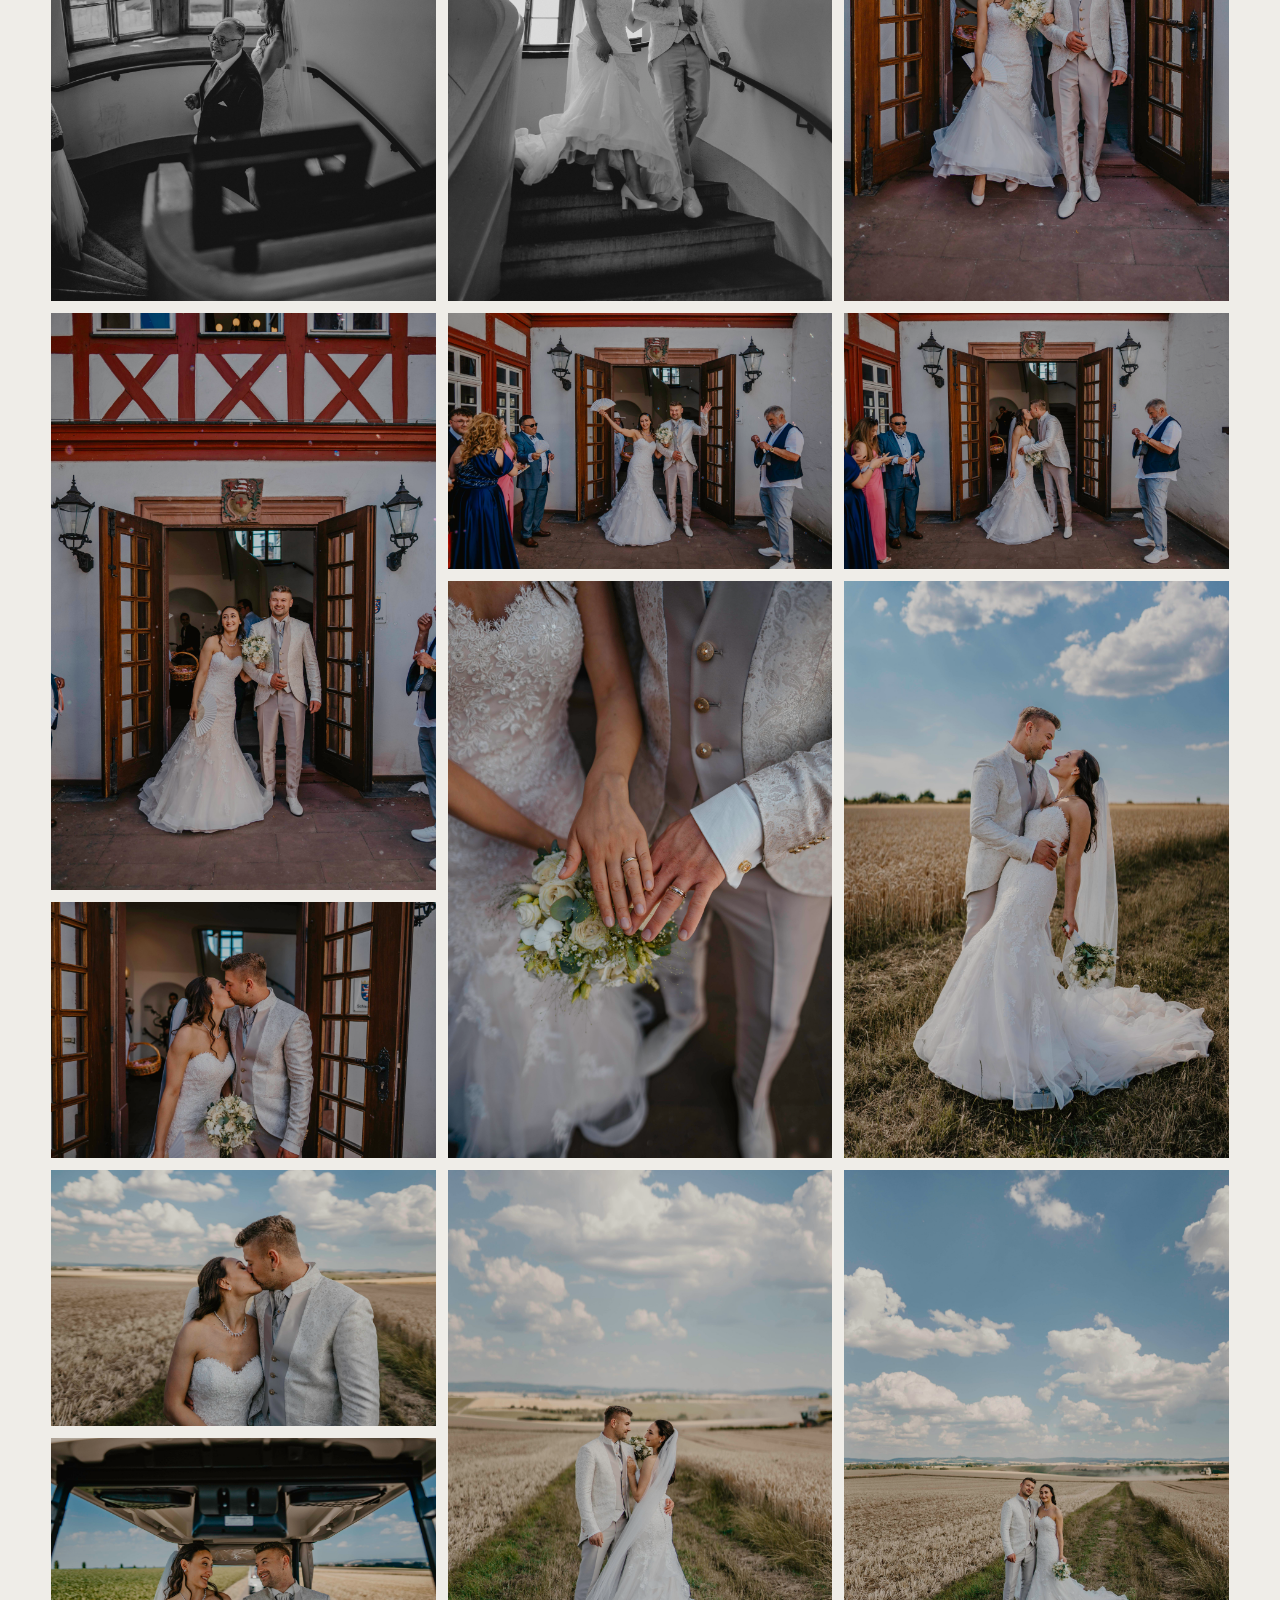
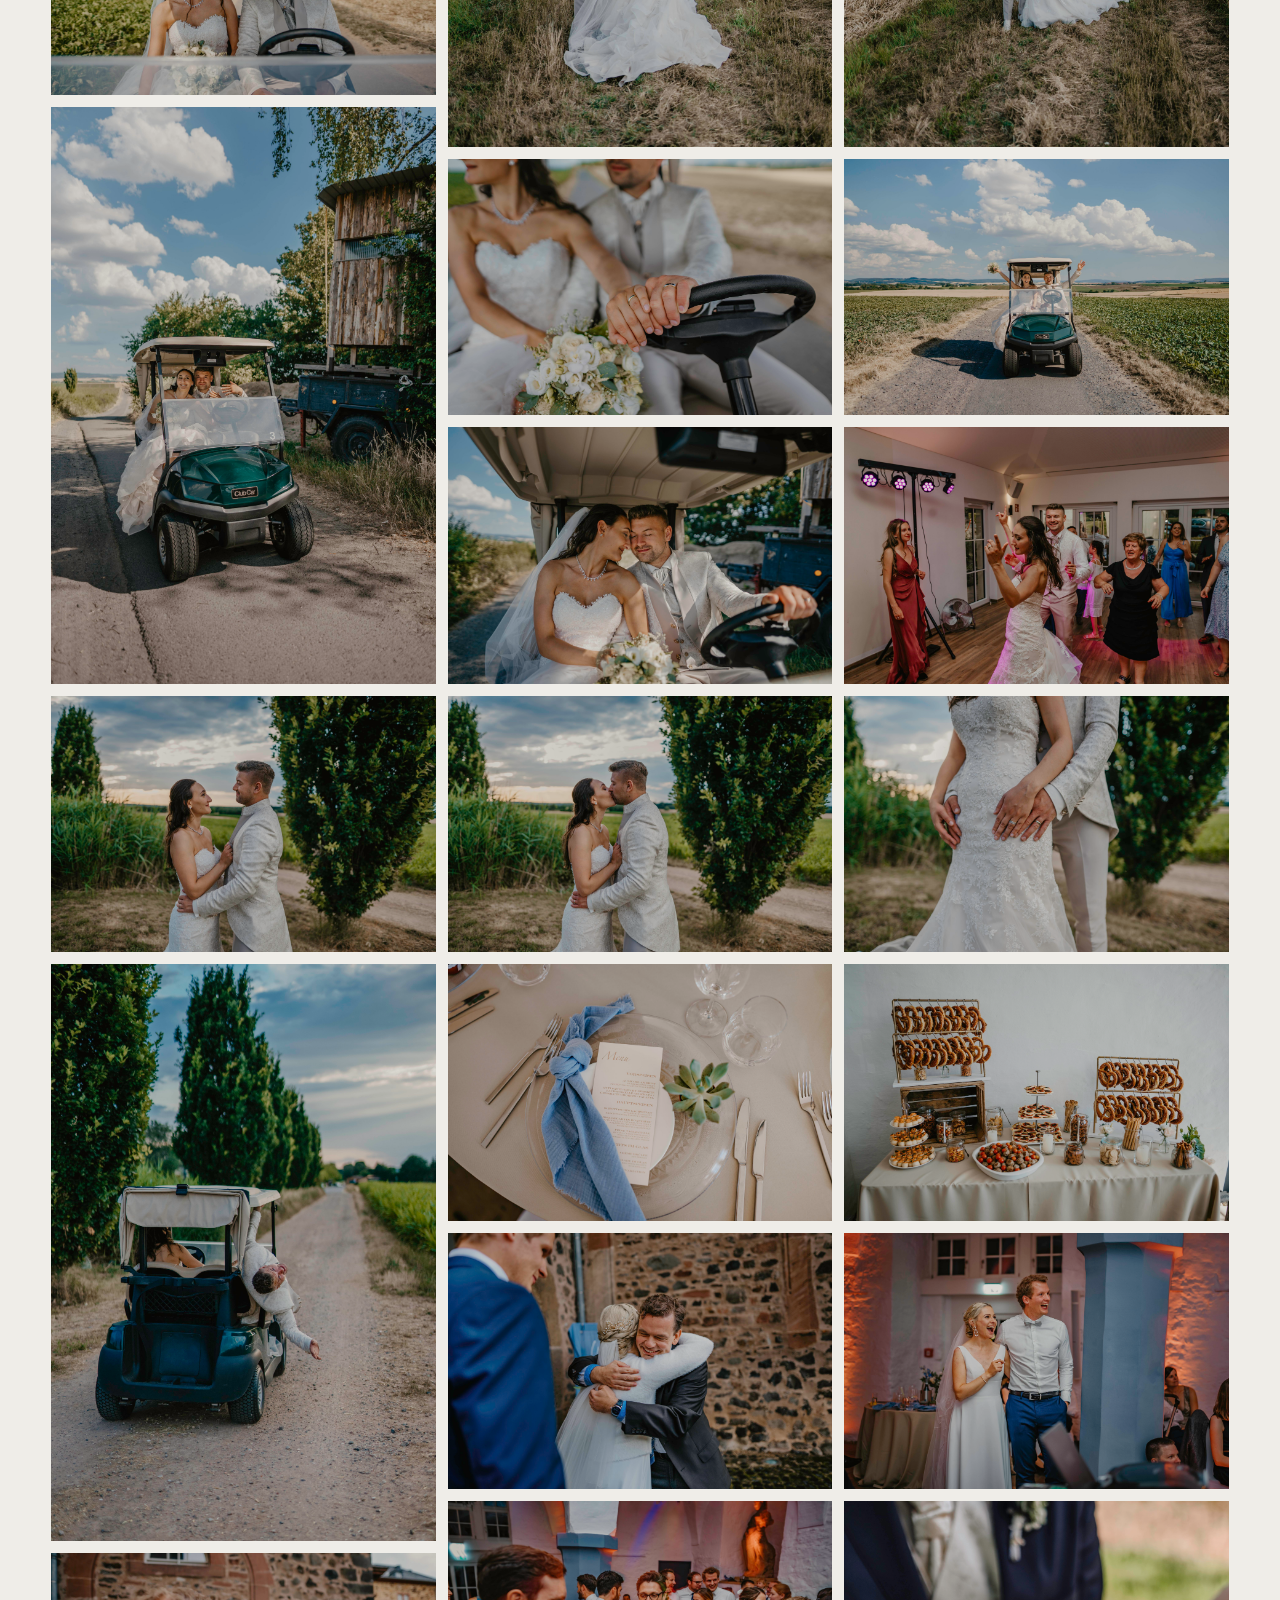
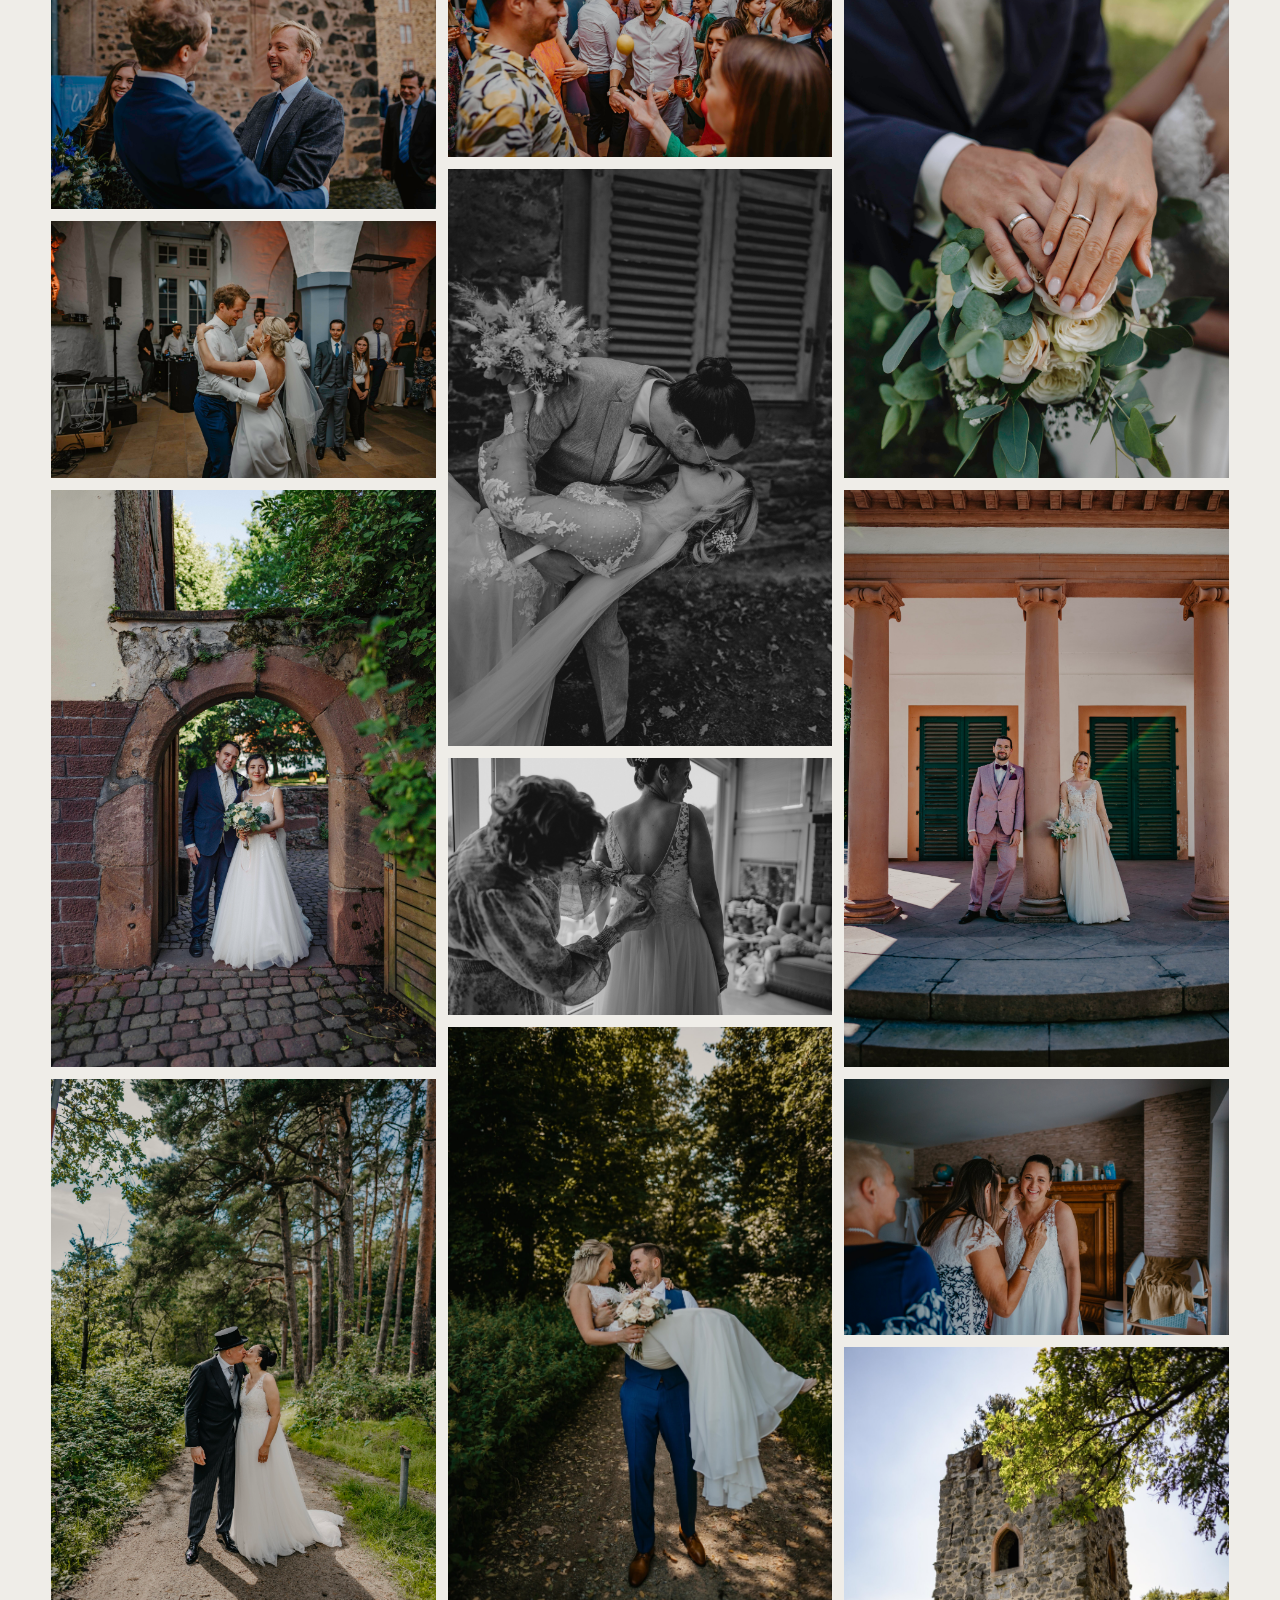
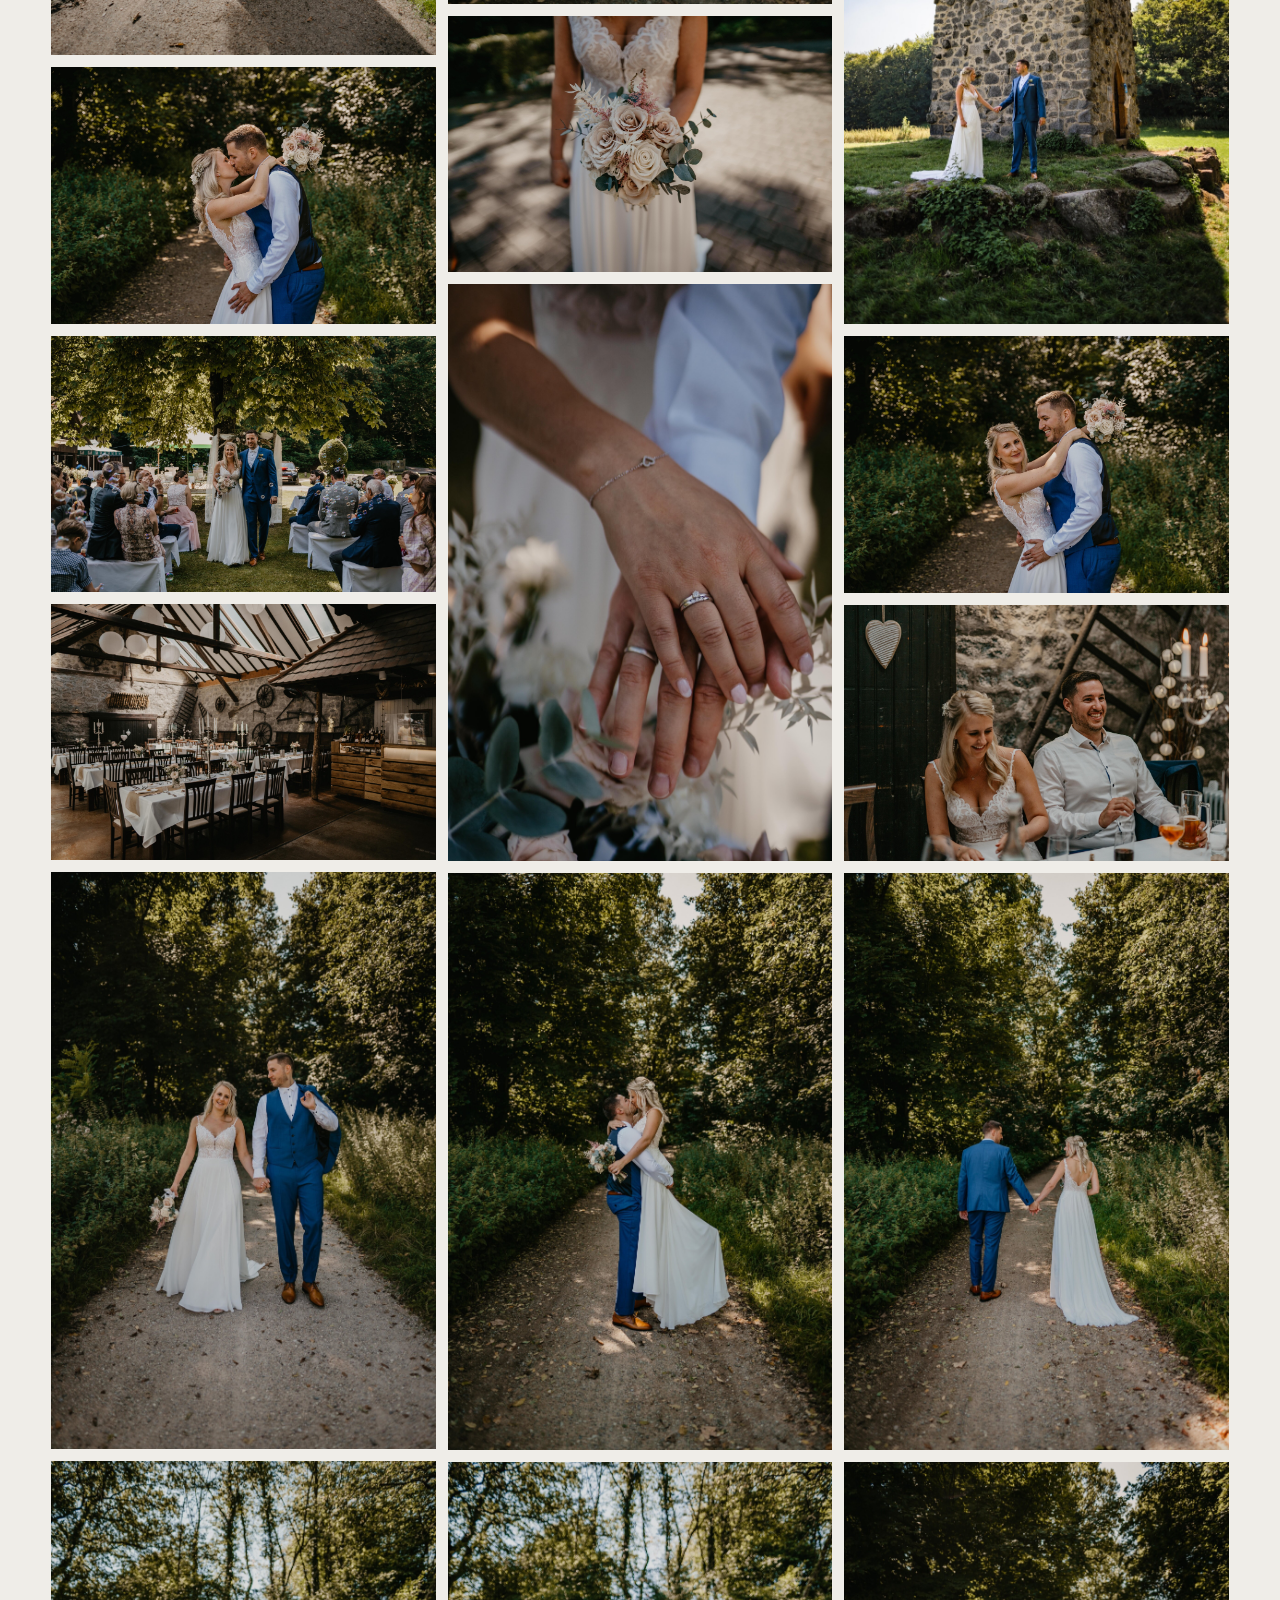
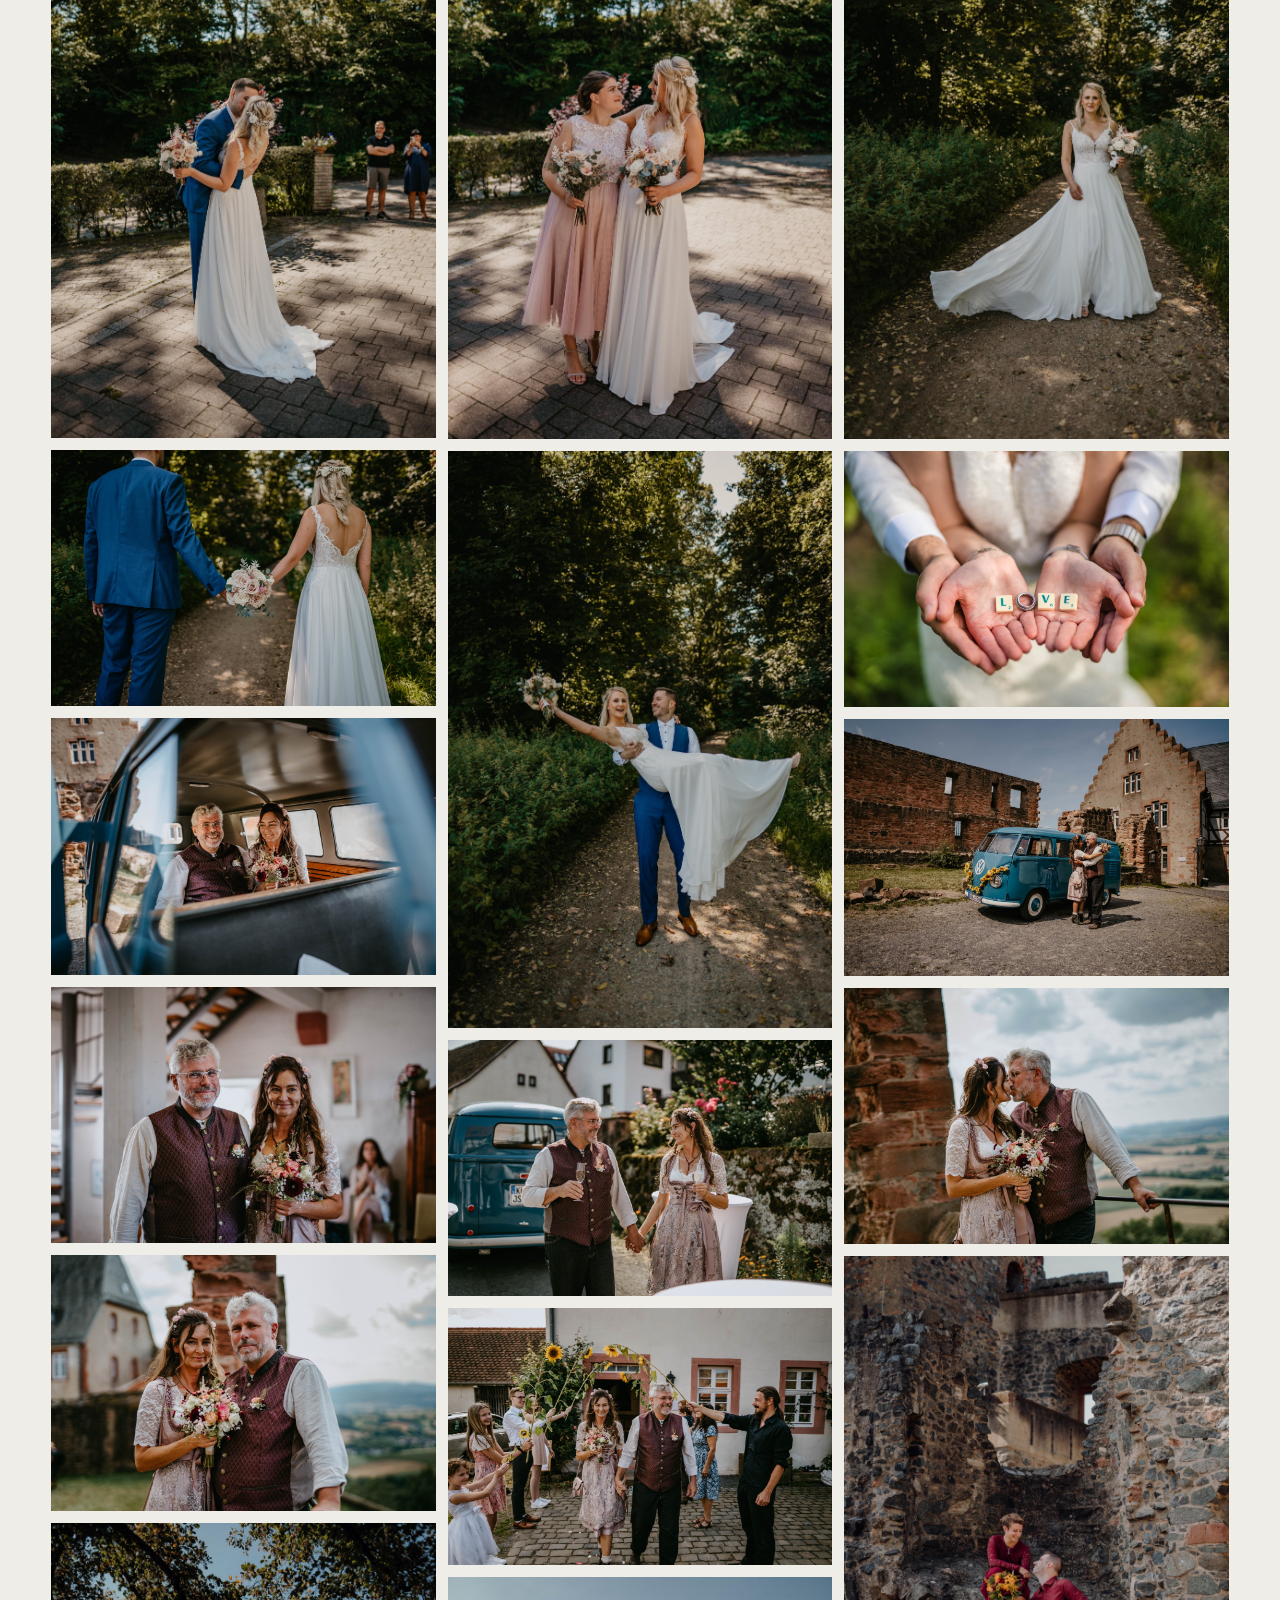
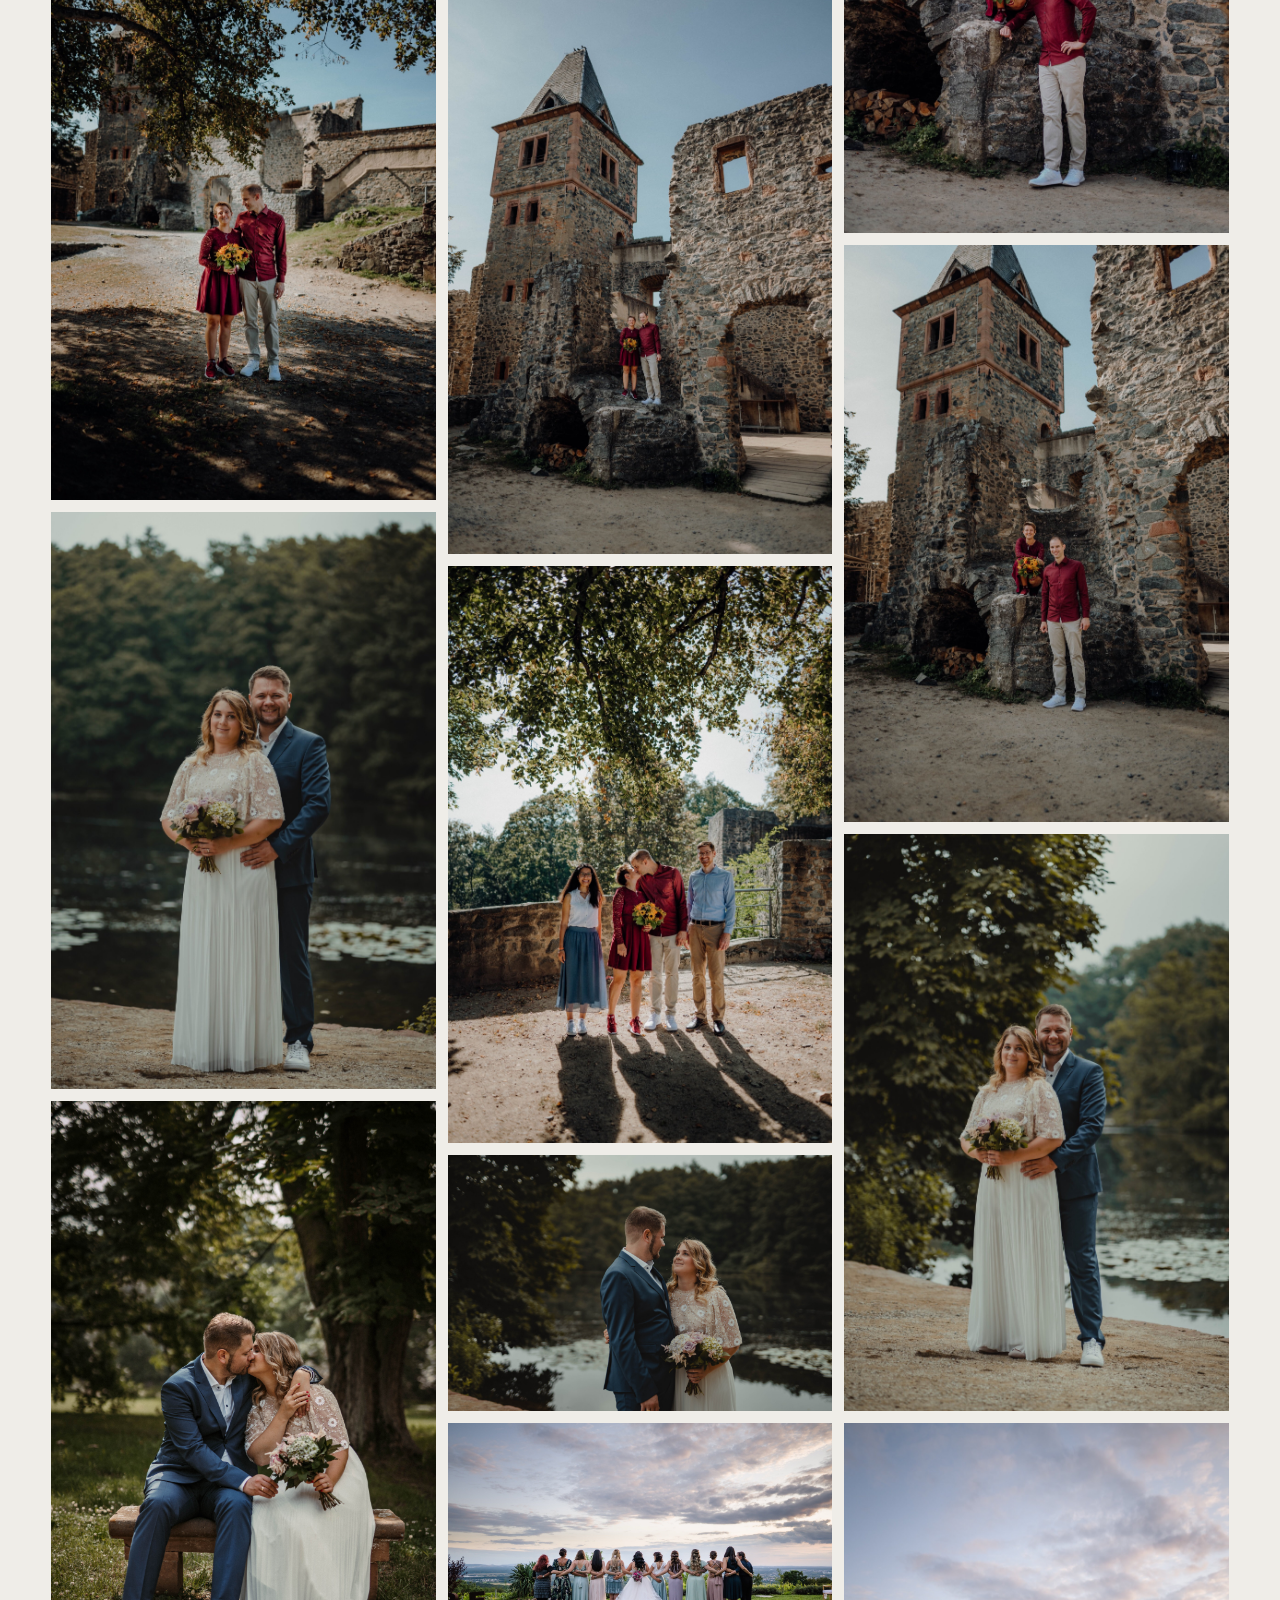
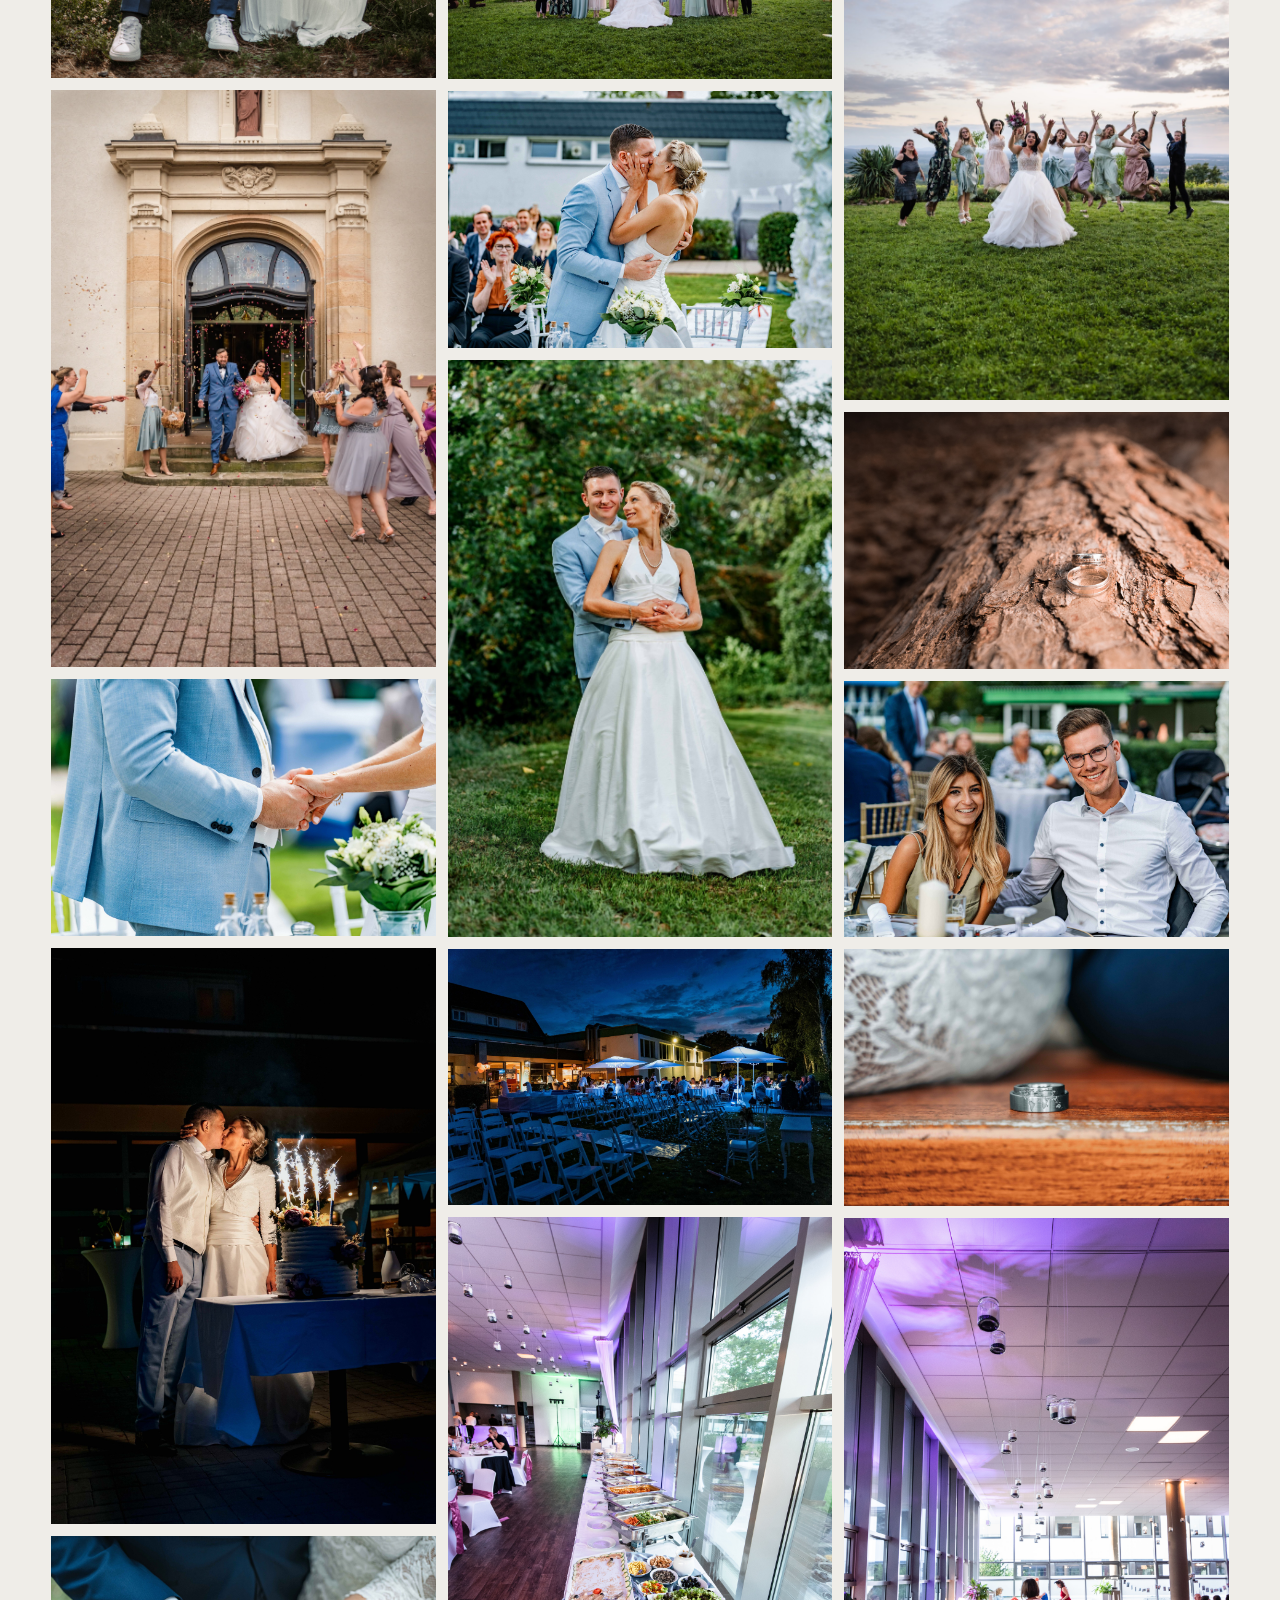
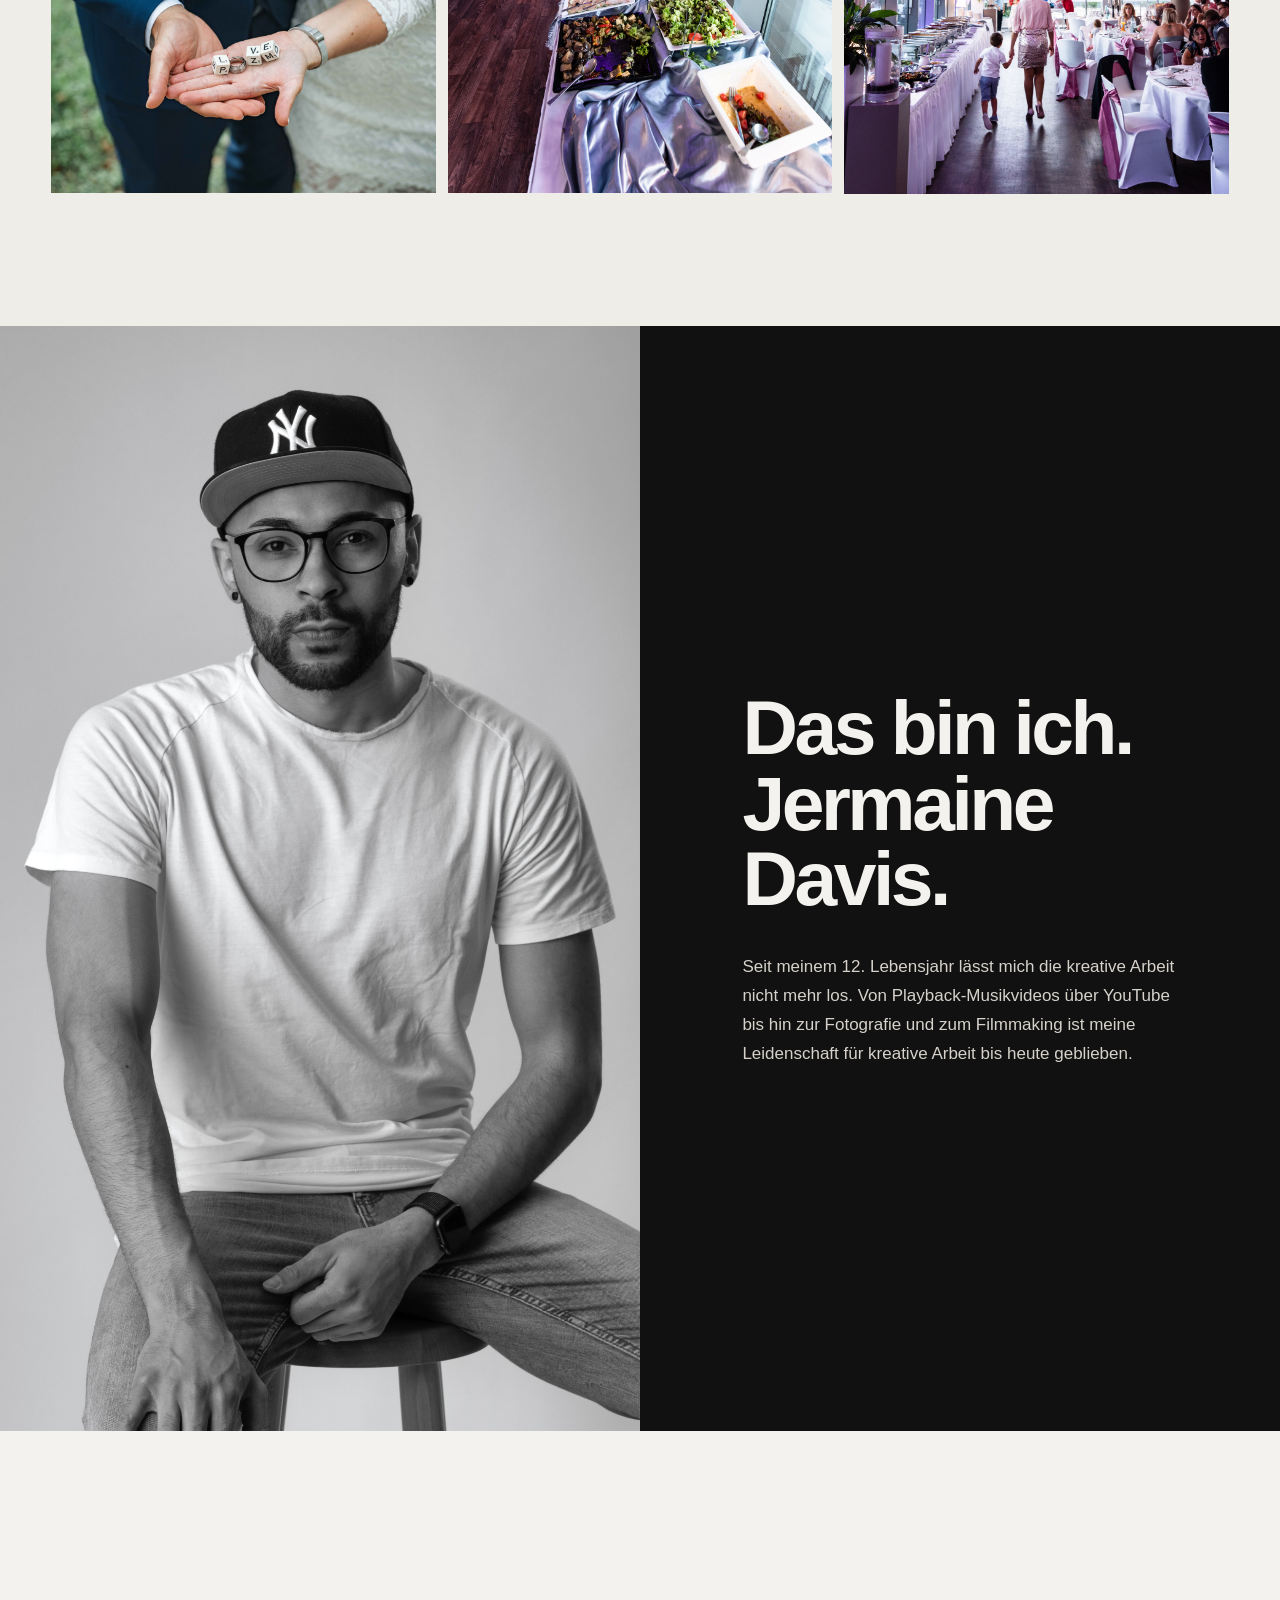
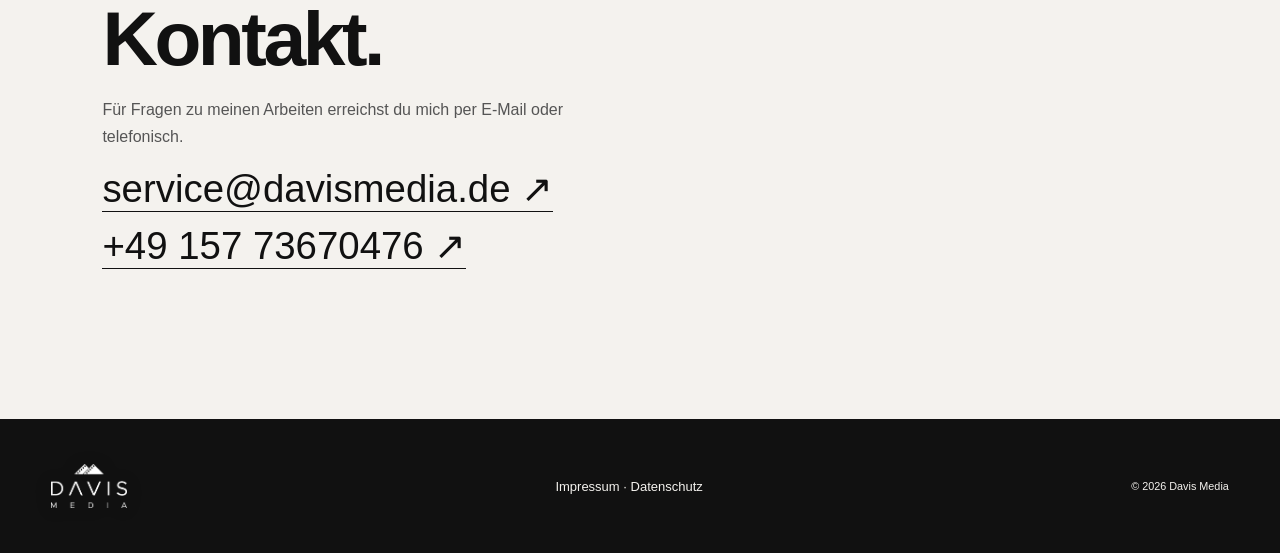
==== commit 738ea2b1: "Update intro section copy for consistency" ====
--- a/index.html
+++ b/index.html
@@ -1,9 +1,9 @@
-<!doctype html><html lang="de"><head><meta charset="utf-8"><meta name="viewport" content="width=device-width,initial-scale=1"><meta name="description" content="Davis Media — Portfolio von Jermaine Davis. Fotografie und Film: Portrait, Hochzeit, Event und Corporate."><title>Davis Media — Portfolio</title><link rel="stylesheet" href="assets/style.css"></head><body>
+<!doctype html><html lang="de"><head><meta charset="utf-8"><meta name="viewport" content="width=device-width,initial-scale=1"><meta name="description" content="Portfolio von Jermaine Davis – Hochzeiten, Portraits, Events und Corporate-Fotografie sowie Filmprojekte."><title>Davis Media | Fotografie &amp; Film – Jermaine Davis</title><link rel="canonical" href="https://davismedia.de/"><meta property="og:type" content="website"><meta property="og:title" content="Davis Media | Fotografie &amp; Film"><meta property="og:description" content="Fotografie, die bleibt. Hochzeiten, Portraits, Events und Corporate – ausgewählte Arbeiten von Jermaine Davis."><meta property="og:url" content="https://davismedia.de/"><meta property="og:image" content="https://davismedia.de/assets/images/header/header.jpg"><meta name="twitter:card" content="summary_large_image"><meta name="twitter:title" content="Davis Media | Fotografie &amp; Film"><meta name="twitter:description" content="Fotografie, die bleibt. Ausgewählte Arbeiten von Jermaine Davis."><meta name="twitter:image" content="https://davismedia.de/assets/images/header/header.jpg"><link rel="stylesheet" href="assets/style.css"></head><body>
 <header><a class="top-logo" href="#top" aria-label="Davis Media – Startseite"><img src="assets/logo-light.png" alt="Davis Media"></a><button class="menu" aria-label="Menü öffnen">☰</button><nav><a href="#work">Portfolio</a><a href="#about">Über mich</a><a href="#contact">Kontakt</a></nav></header>
 <main id="top"><section class="hero"><div class="hero-img" style="background-image:url('assets/images/header/header.jpg')"></div><div class="shade"></div><div class="hero-copy"><h1>Momente.<br>Menschen.<br>Geschichten.</h1><a class="cta" href="#work">Portfolio ansehen ↓</a></div></section>
-<section class="intro"><h2 class="intro-title">Fotografie, die bleibt.</h2><p class="intro-copy">Bilder, die dich auch beim 10. Anschauen noch lächeln lassen.</p></section>
+<section class="intro"><h2 class="intro-title">Fotografie, die bleibt.</h2><p class="intro-copy">Bilder, die dich auch beim 100. Anschauen noch lächeln lassen.</p></section>
 <section id="work" class="work"><div class="portfolio-tabs" role="tablist" aria-label="Portfolio-Kategorien"><button class="active" role="tab" aria-selected="true" data-filter="hochzeit">Hochzeiten</button><button role="tab" aria-selected="false" data-filter="portrait">Portraits</button><button role="tab" aria-selected="false" data-filter="produkte">Corporate</button><button role="tab" aria-selected="false" data-filter="bts">Event / BTS</button></div><div id="gallery" class="gallery"></div></section>
 <section id="about" class="about"><div class="about-photo"><img src="assets/images/about/portrait.jpg" alt="Portrait von Jermaine Davis"></div><div class="about-copy"><h2>Das bin ich.<br>Jermaine Davis.</h2><p>Seit meinem 12. Lebensjahr lässt mich die kreative Arbeit nicht mehr los. Von Playback-Musikvideos über YouTube bis hin zur Fotografie und zum Filmmaking ist meine Leidenschaft für kreative Arbeit bis heute geblieben.</p></div></section>
 <section id="contact" class="contact"><h2>Kontakt.</h2><p>Für Fragen zu meinen Arbeiten erreichst du mich per E-Mail oder telefonisch.</p><div class="contact-links"><a href="mailto:service@davismedia.de">service@davismedia.de ↗</a><a href="tel:+4915773670476">+49 157 73670476 ↗</a></div></section></main>
 <footer><a class="logo footer-logo" href="#top"><img src="assets/logo-light.png" alt="Davis Media"></a><div><a href="impressum.html">Impressum</a><span> · </span><a href="datenschutz.html">Datenschutz</a></div><small>© <span id="year"></span> Davis Media</small></footer>
-<div class="page-scroll-controls"><button id="backToTop" class="page-scroll-button" aria-label="Zurück nach oben" title="Nach oben">↑</button><button id="toBottom" class="page-scroll-button" aria-label="Ganz nach unten" title="Nach unten">↓</button></div><div id="lightbox" class="lightbox" role="dialog" aria-modal="true" aria-label="Portfolioansicht"><button class="lightbox-close" aria-label="Schließen">×</button><button class="lightbox-nav lightbox-prev" aria-label="Vorheriges Bild">‹</button><img alt="Portfolioansicht"><button class="lightbox-nav lightbox-next" aria-label="Nächstes Bild">›</button></div><script src="assets/app.js"></script></body></html>+<div class="page-scroll-controls"><button id="backToTop" class="page-scroll-button" aria-label="Zurück nach oben" title="Nach oben">↑</button><button id="toBottom" class="page-scroll-button" aria-label="Ganz nach unten" title="Nach unten">↓</button></div><div id="lightbox" class="lightbox" role="dialog" aria-modal="true" aria-label="Portfolioansicht"><button class="lightbox-close" aria-label="Schließen">×</button><button class="lightbox-nav lightbox-prev" aria-label="Vorheriges Bild">‹</button><img alt="Portfolioansicht"><button class="lightbox-nav lightbox-next" aria-label="Nächstes Bild">›</button></div><script src="assets/app.js"></script></body></html>
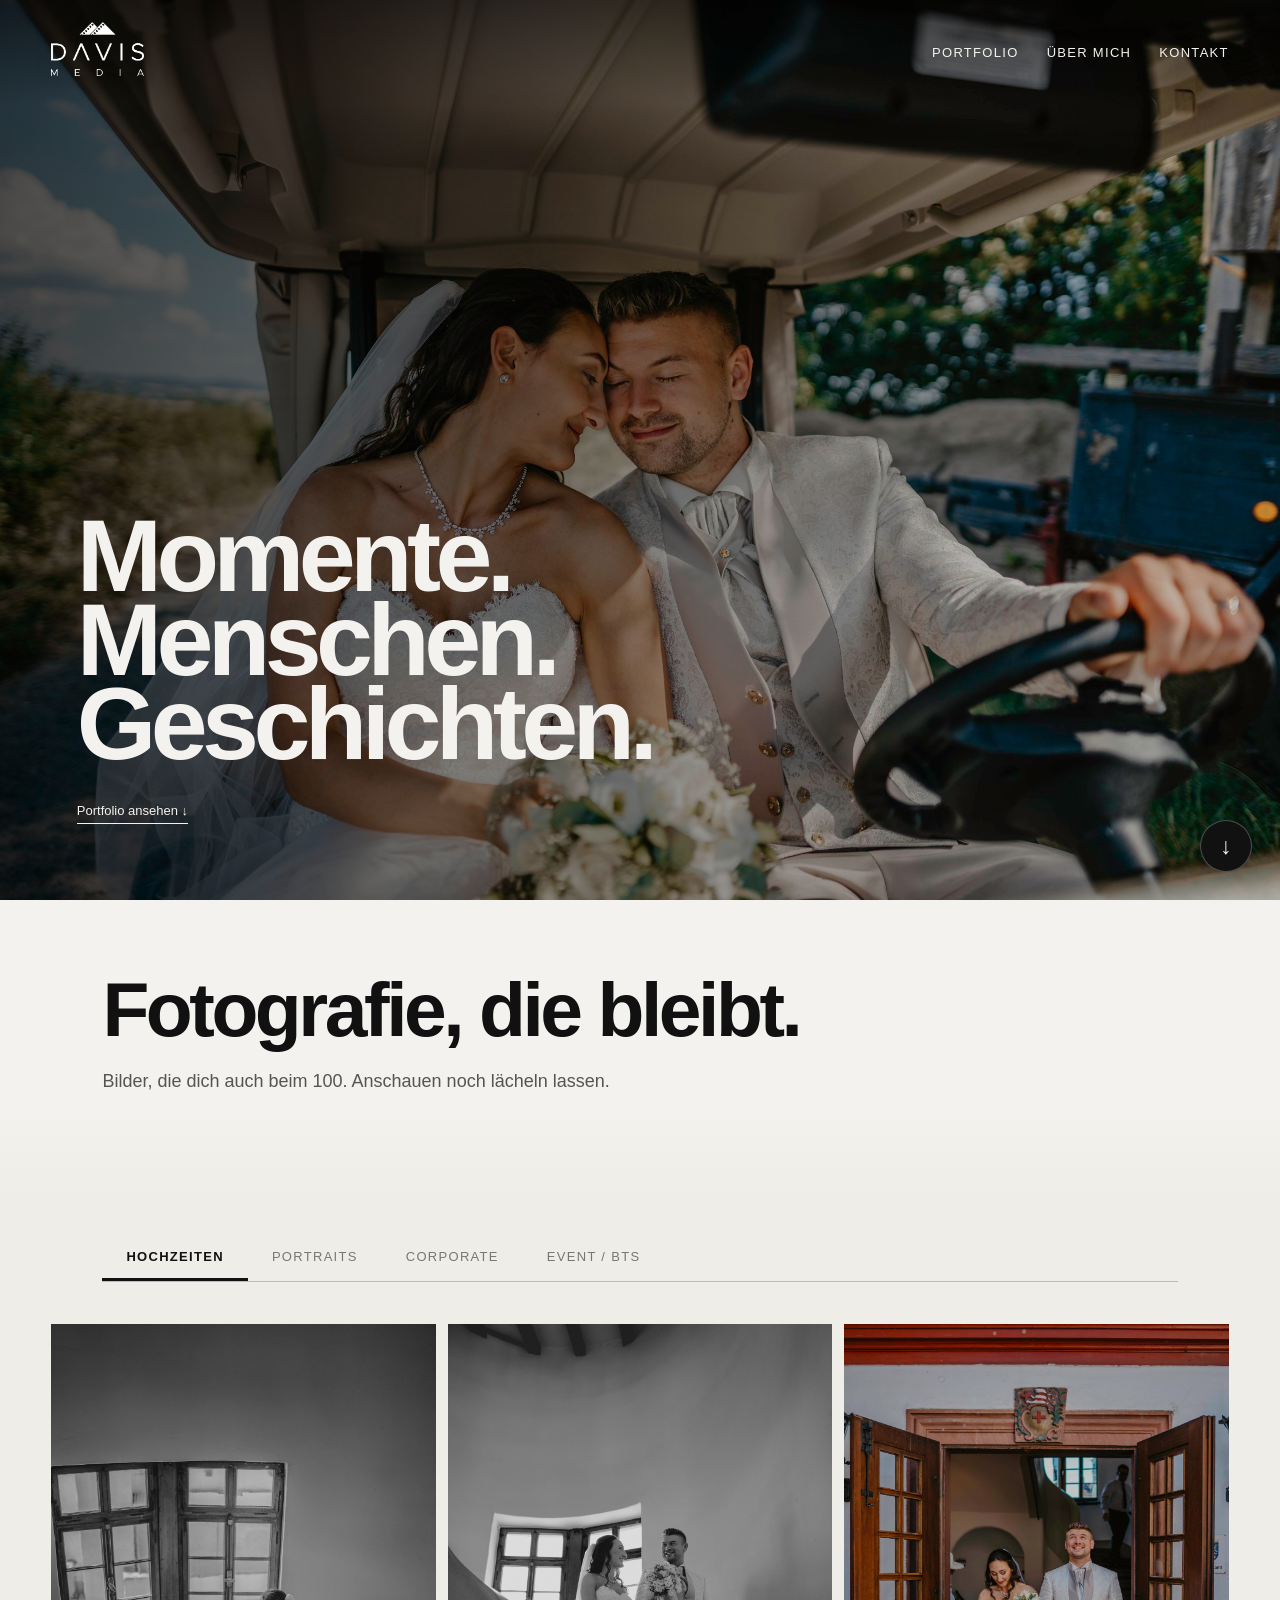
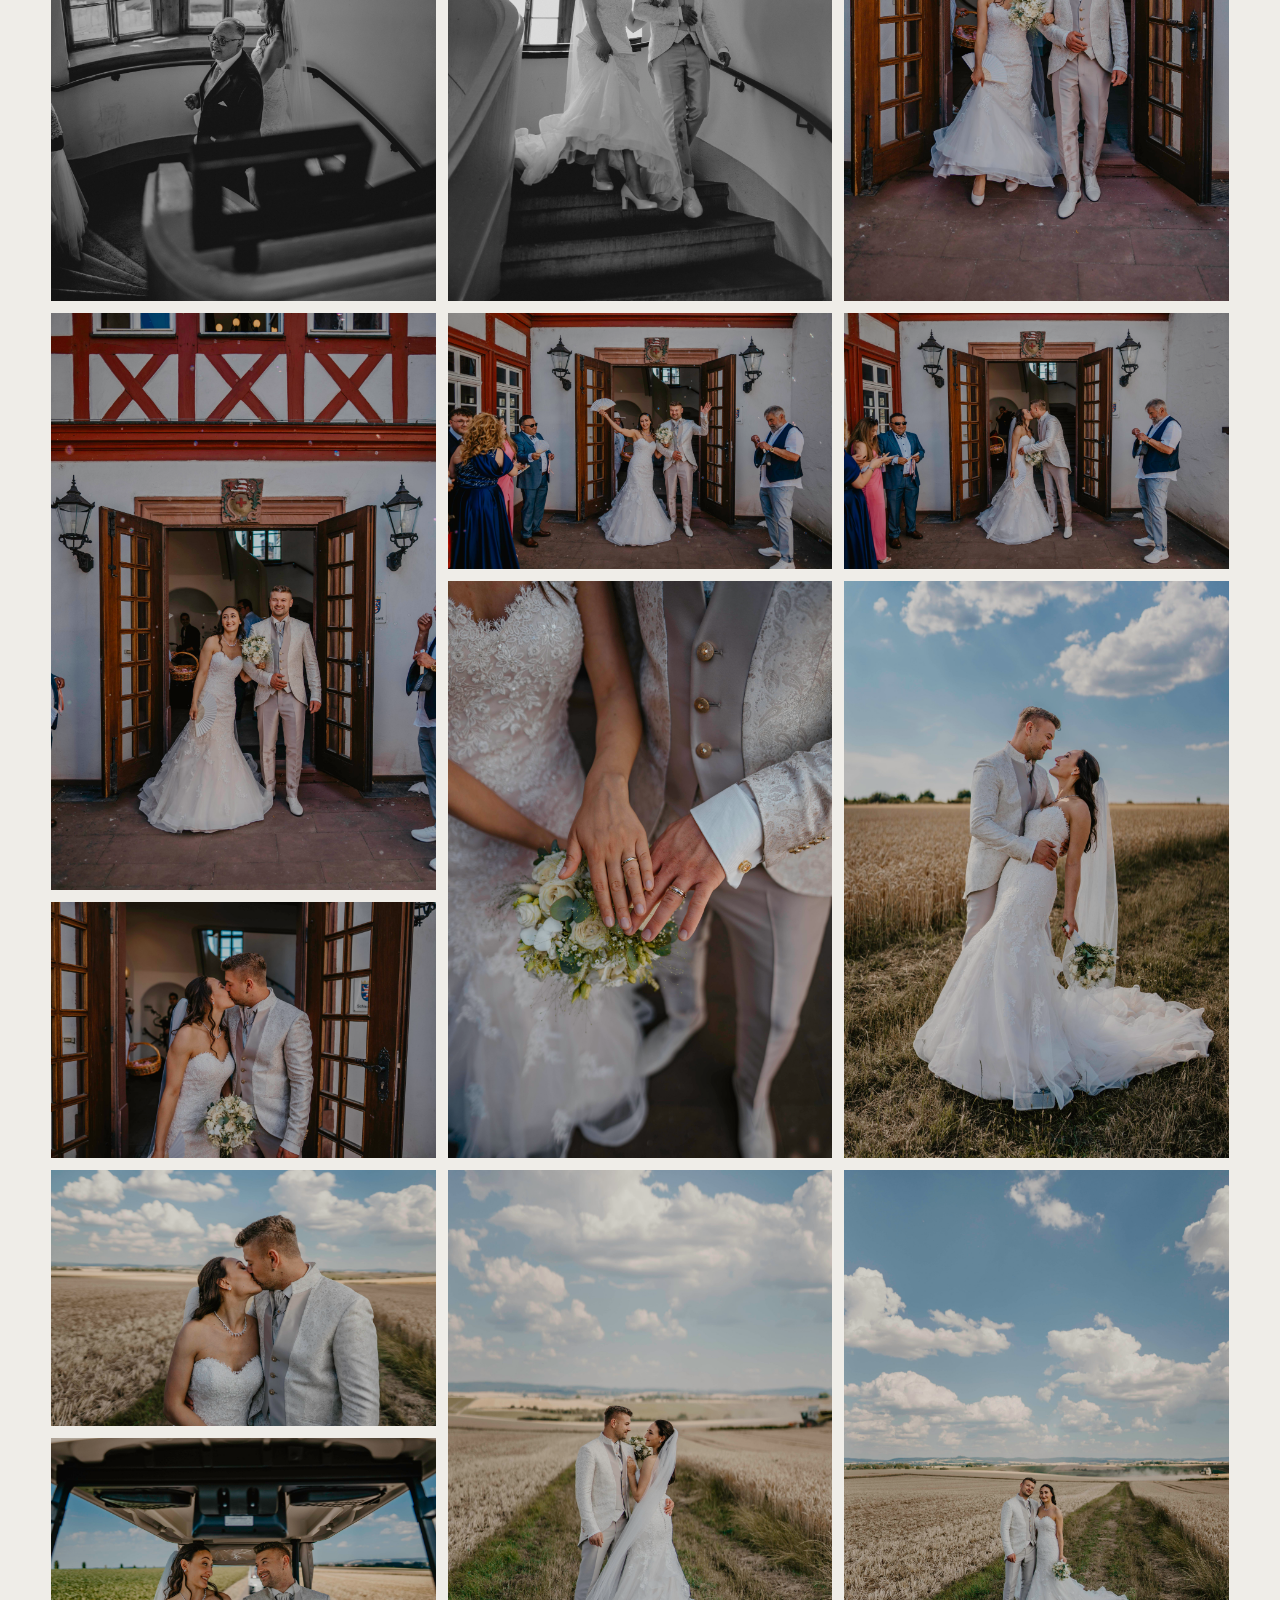
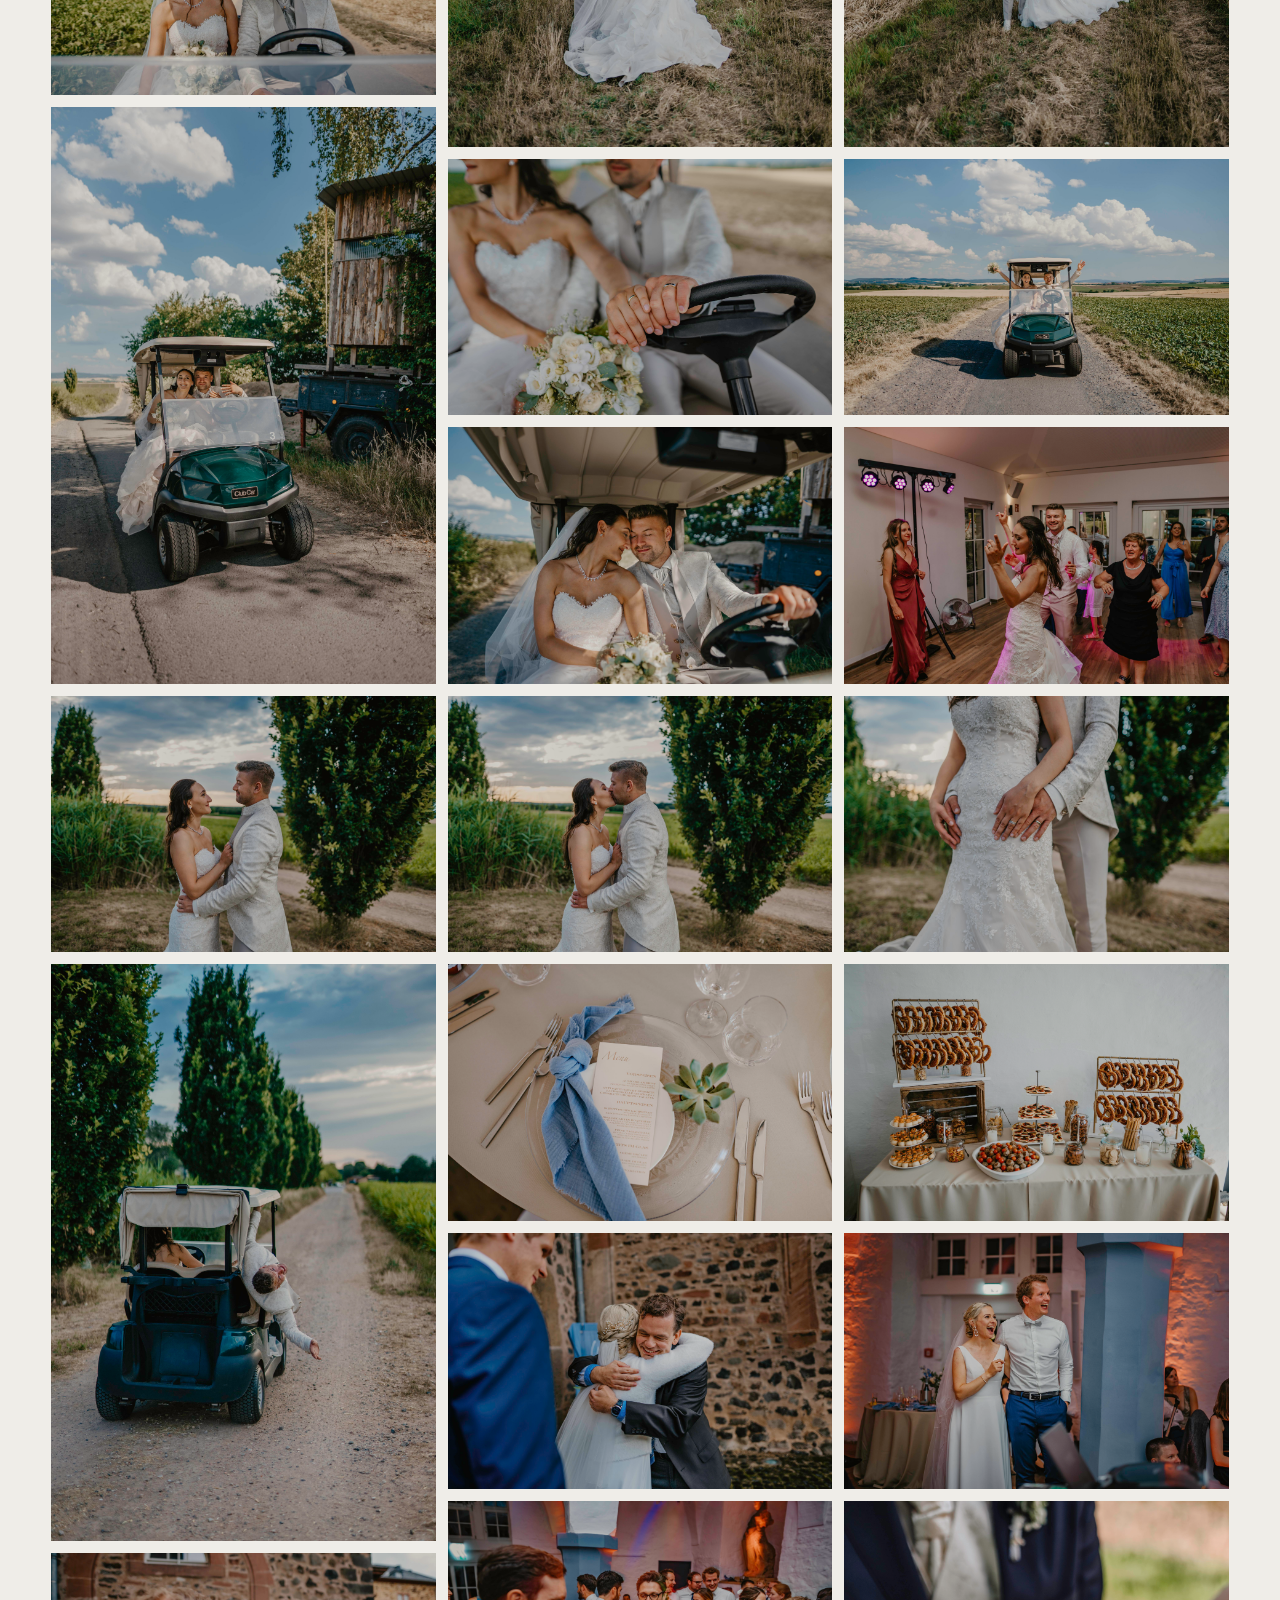
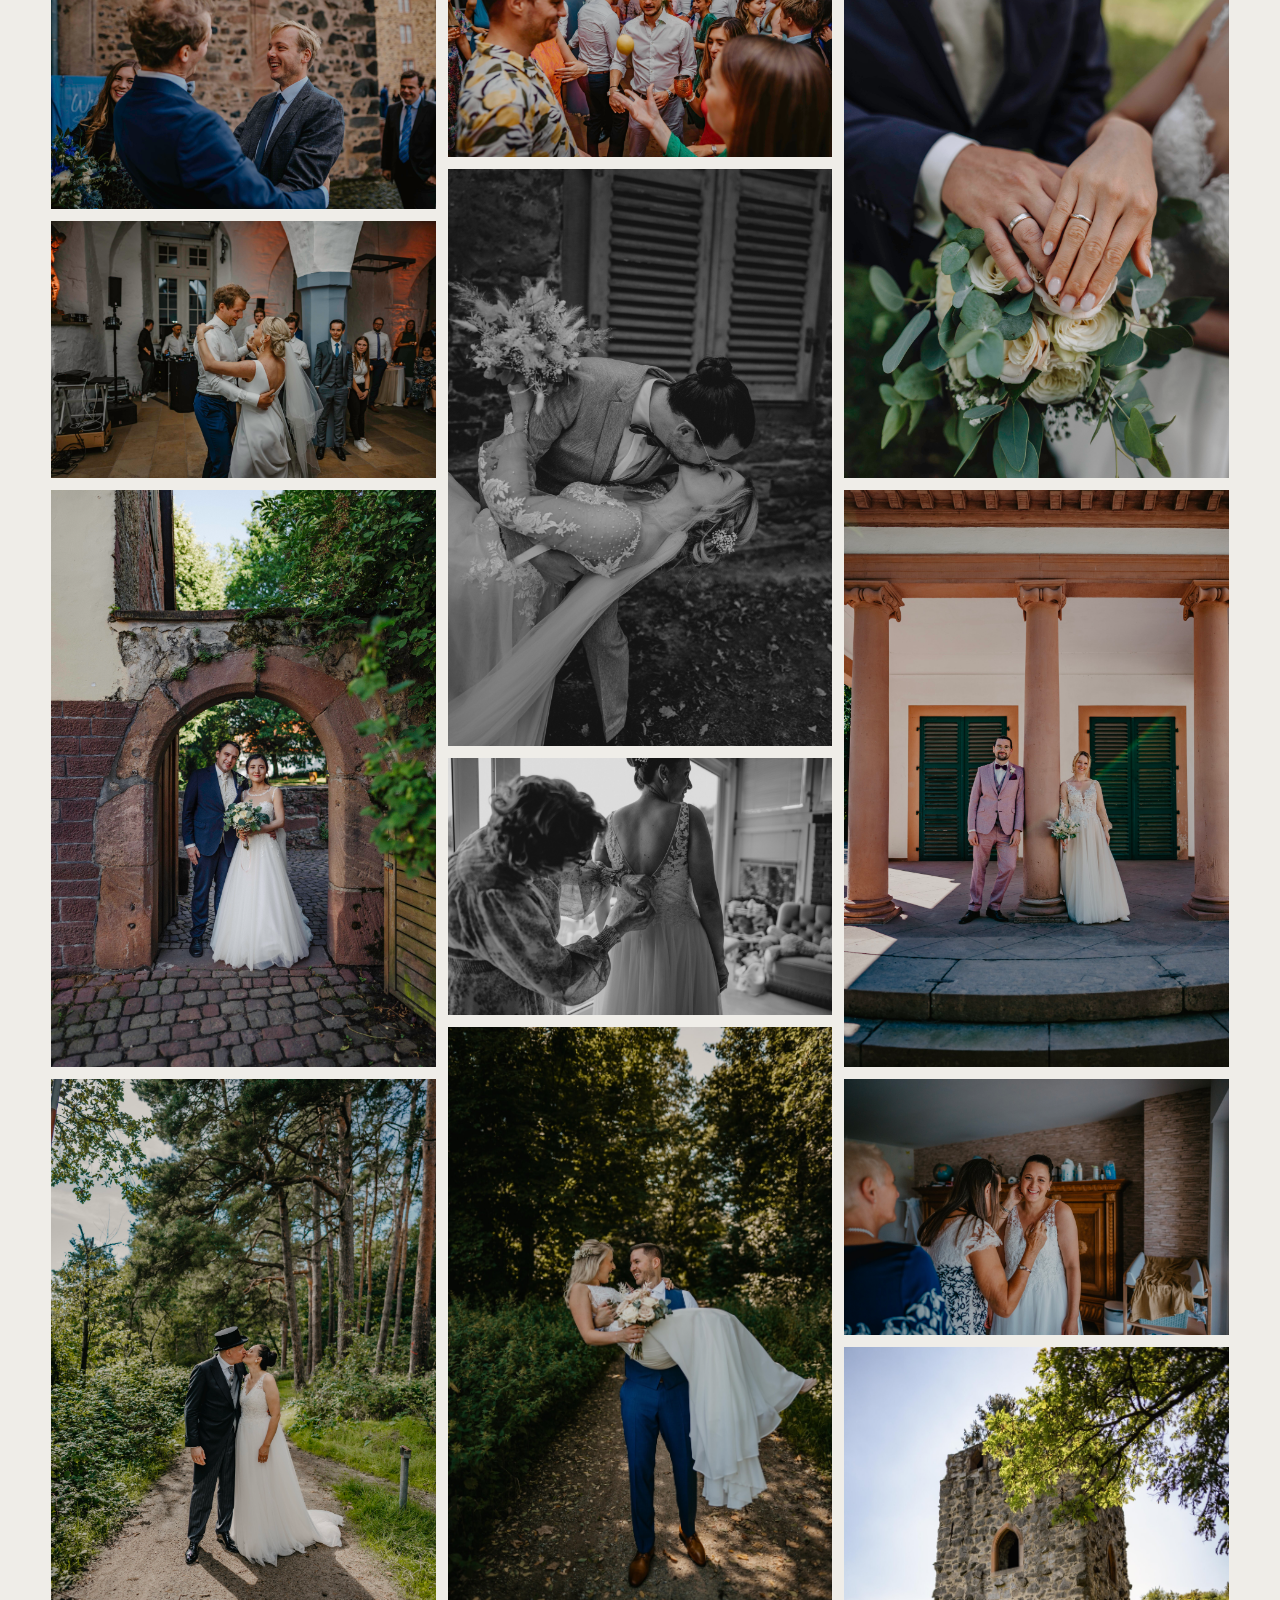
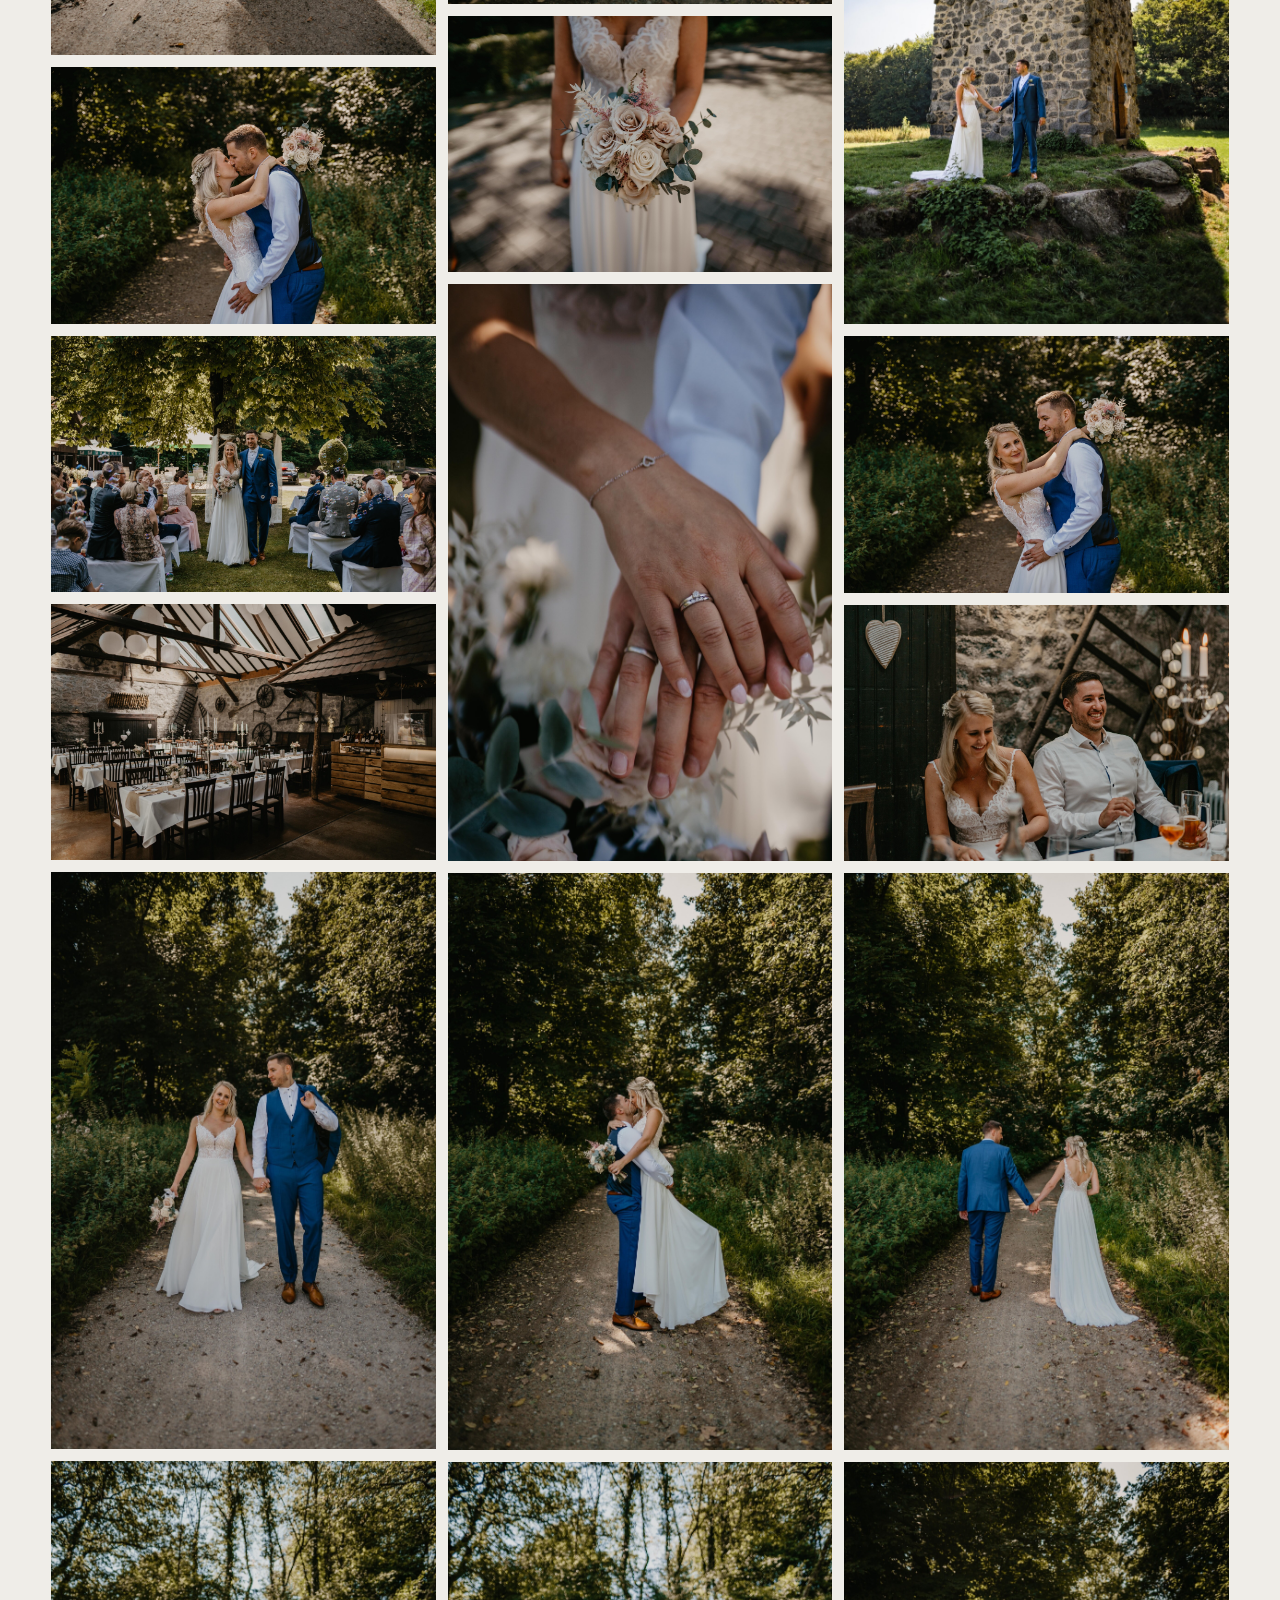
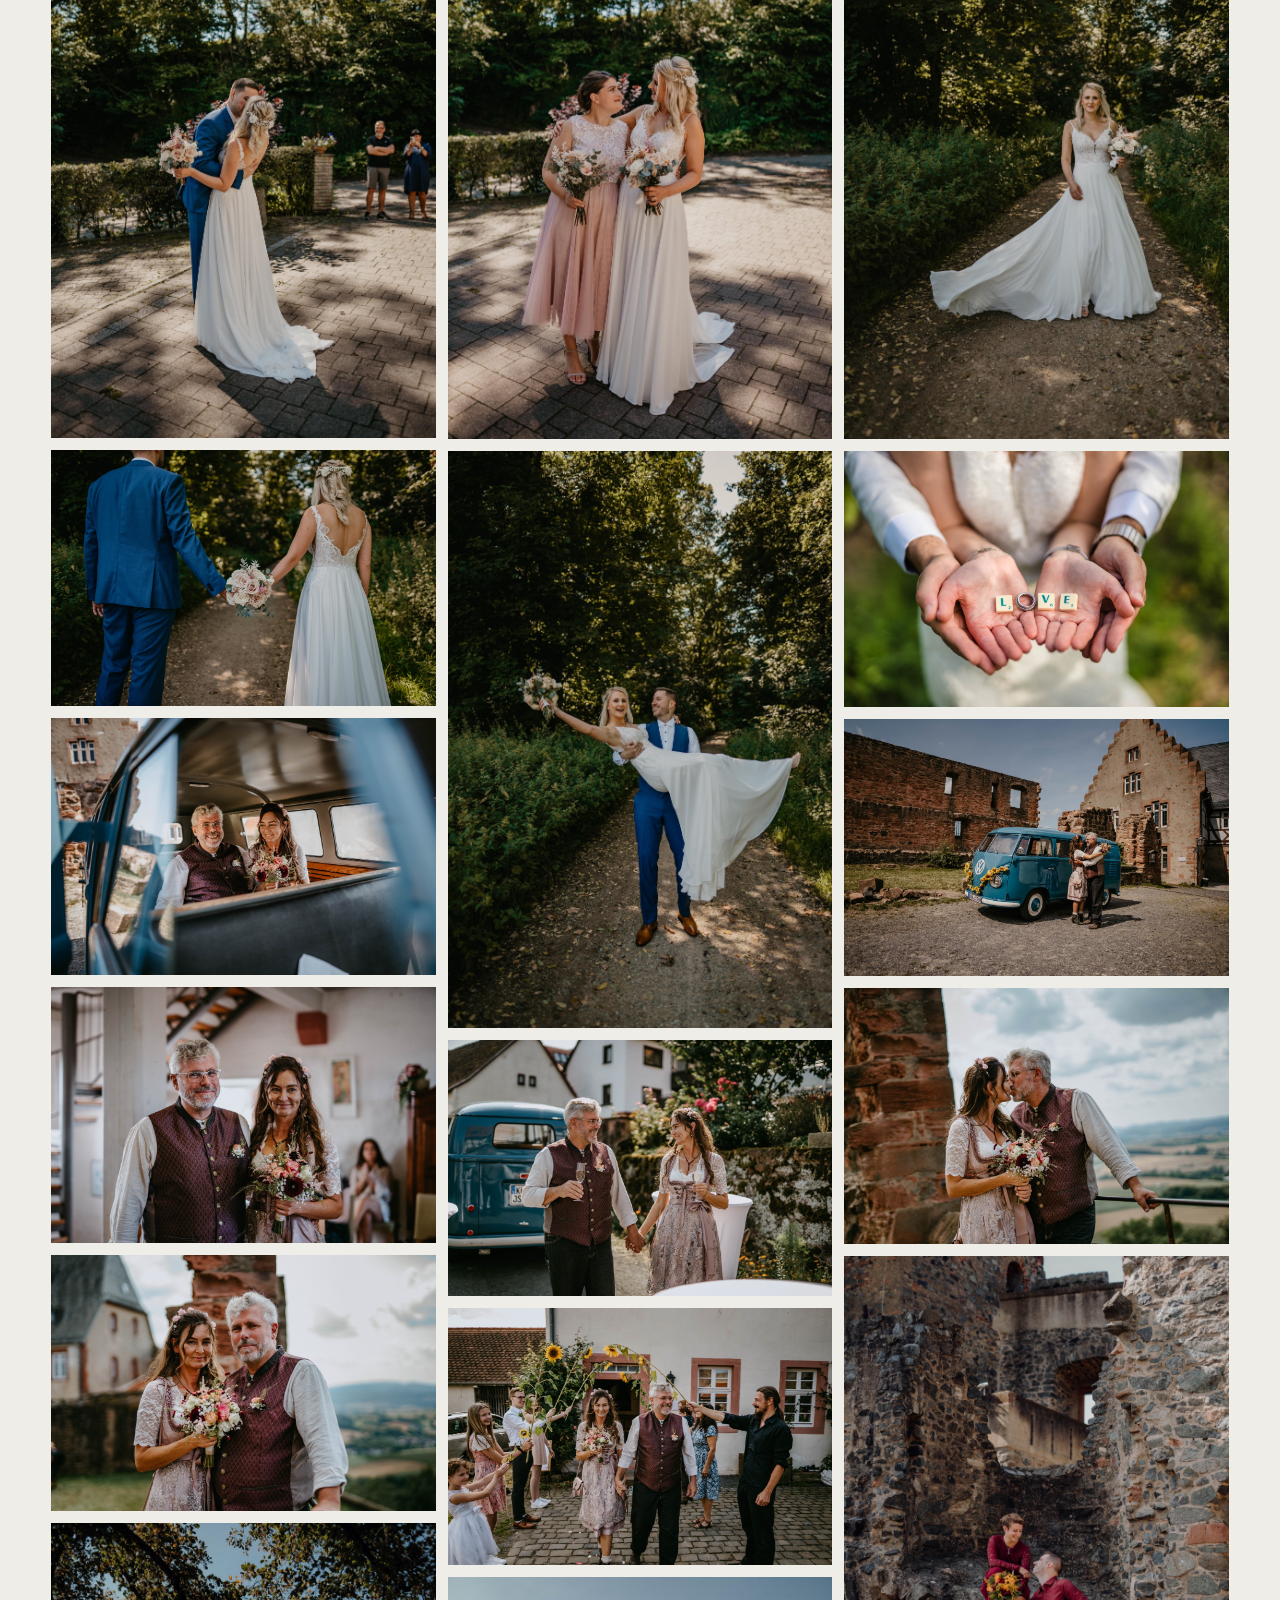
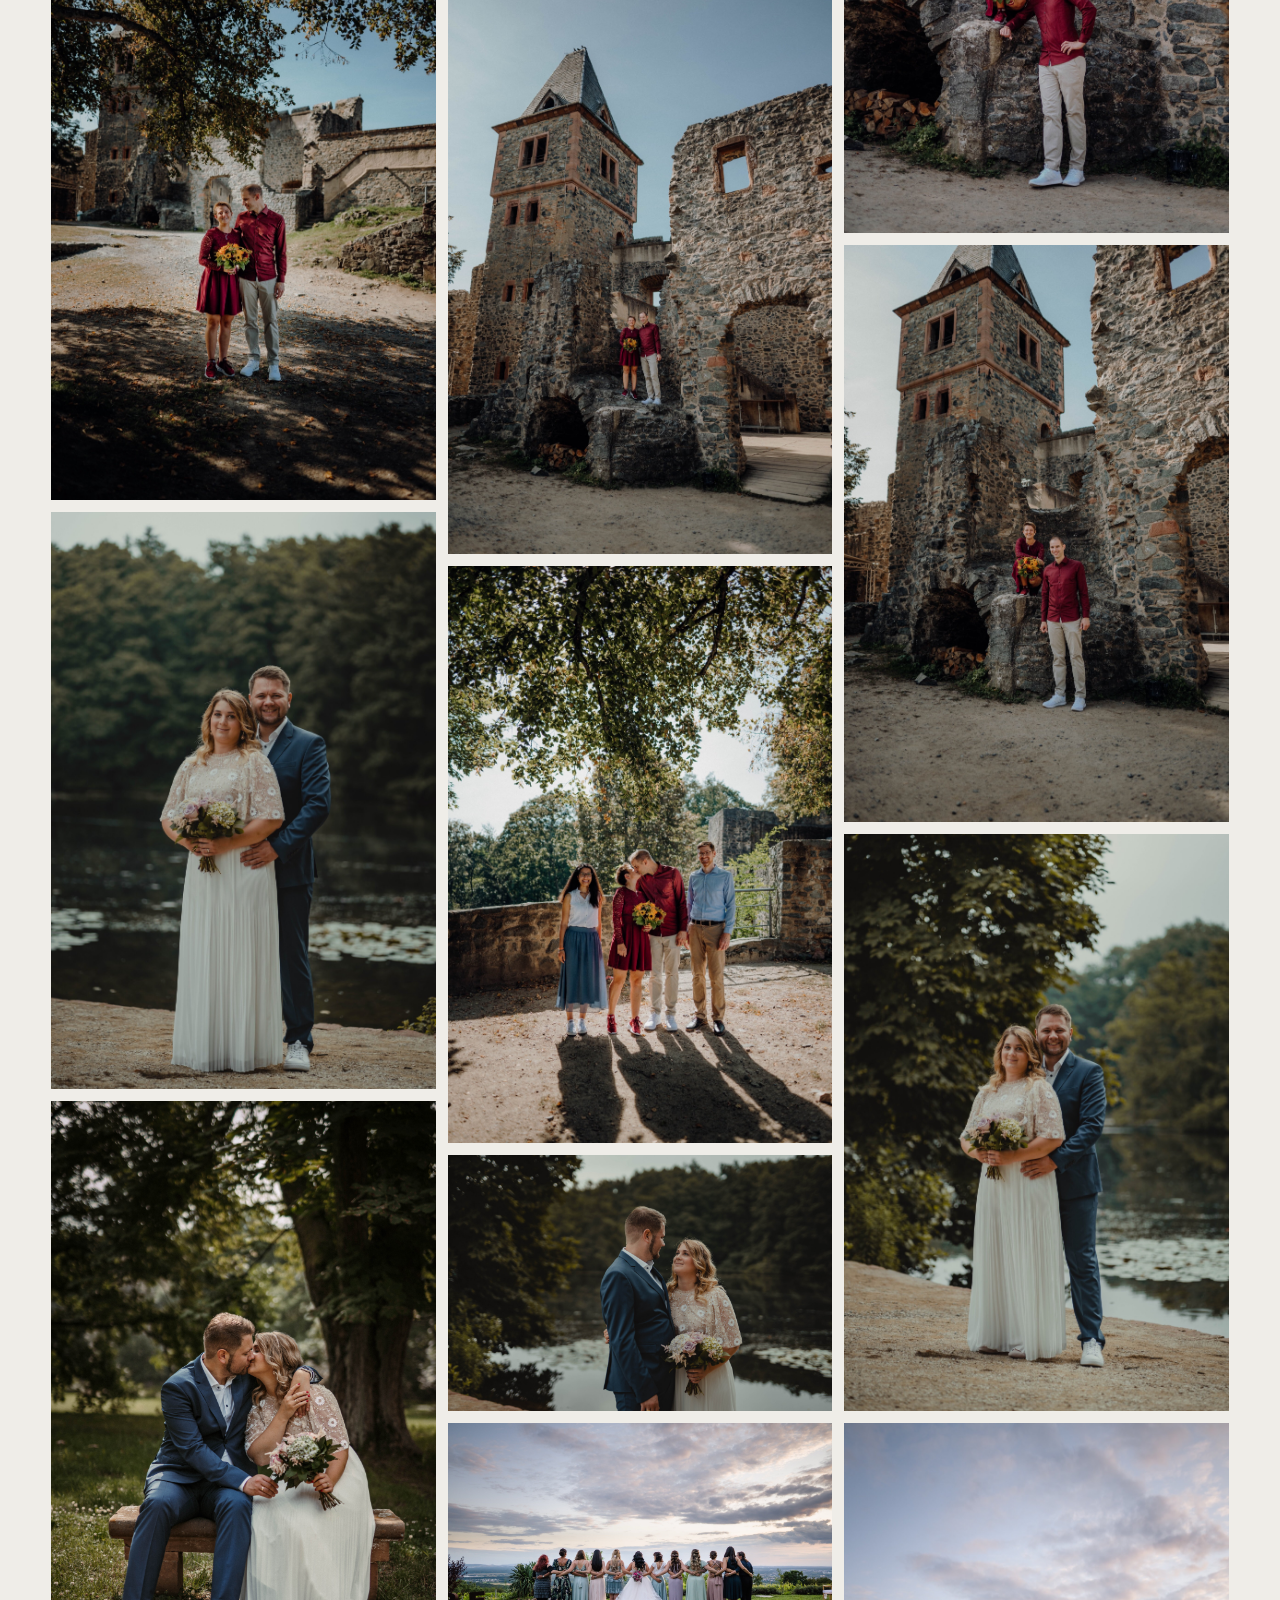
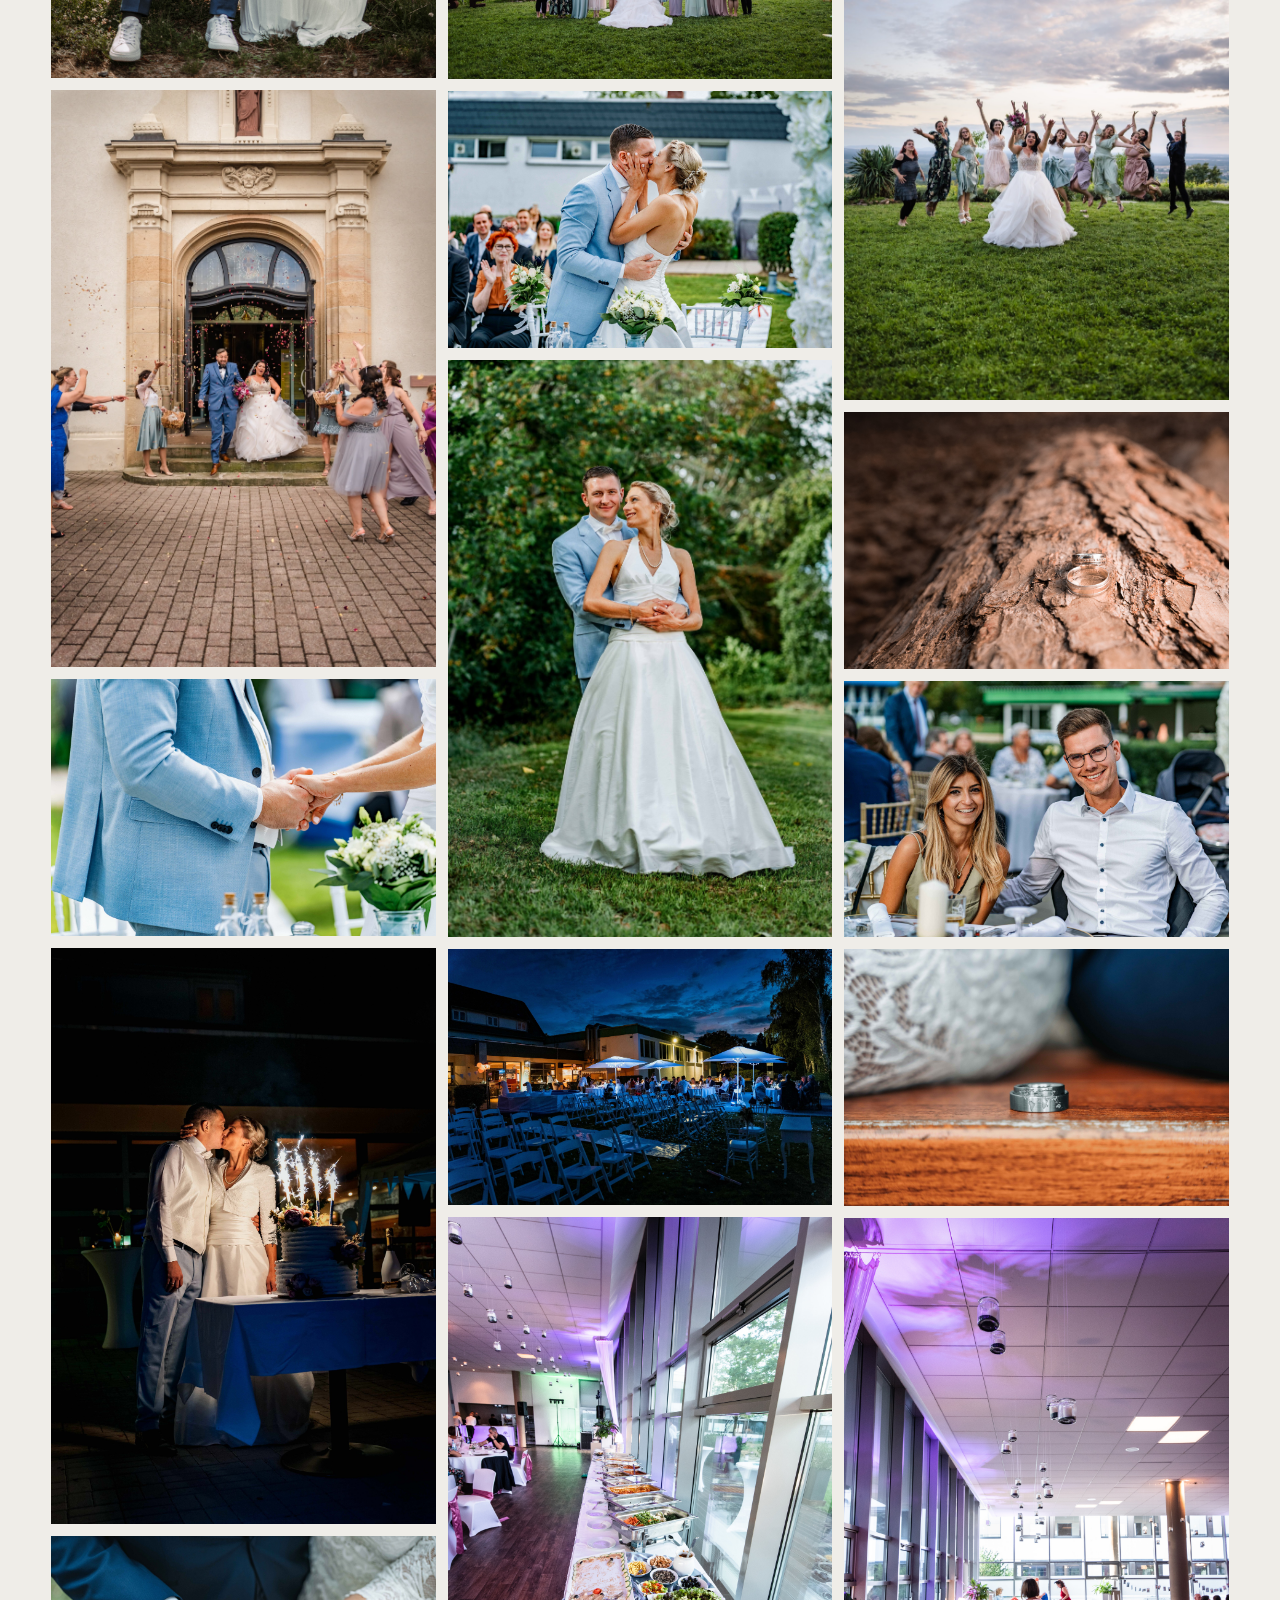
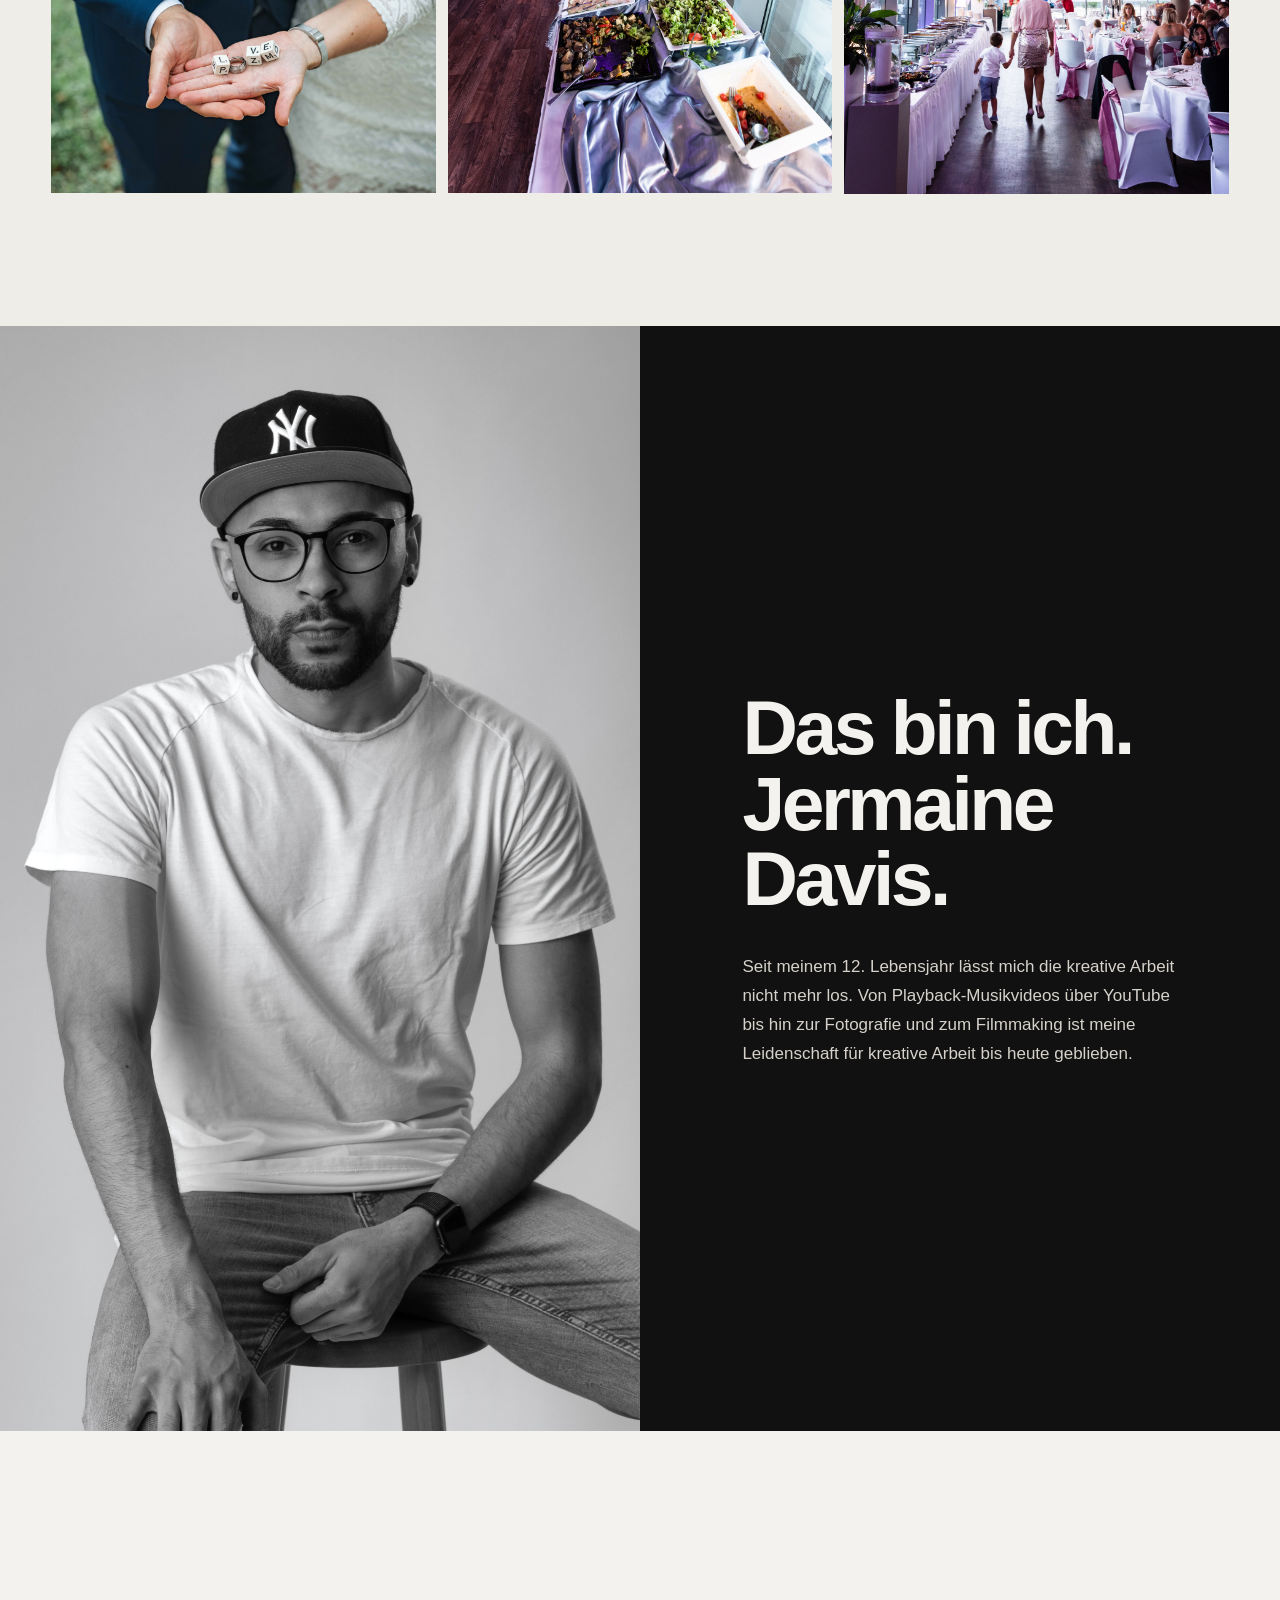
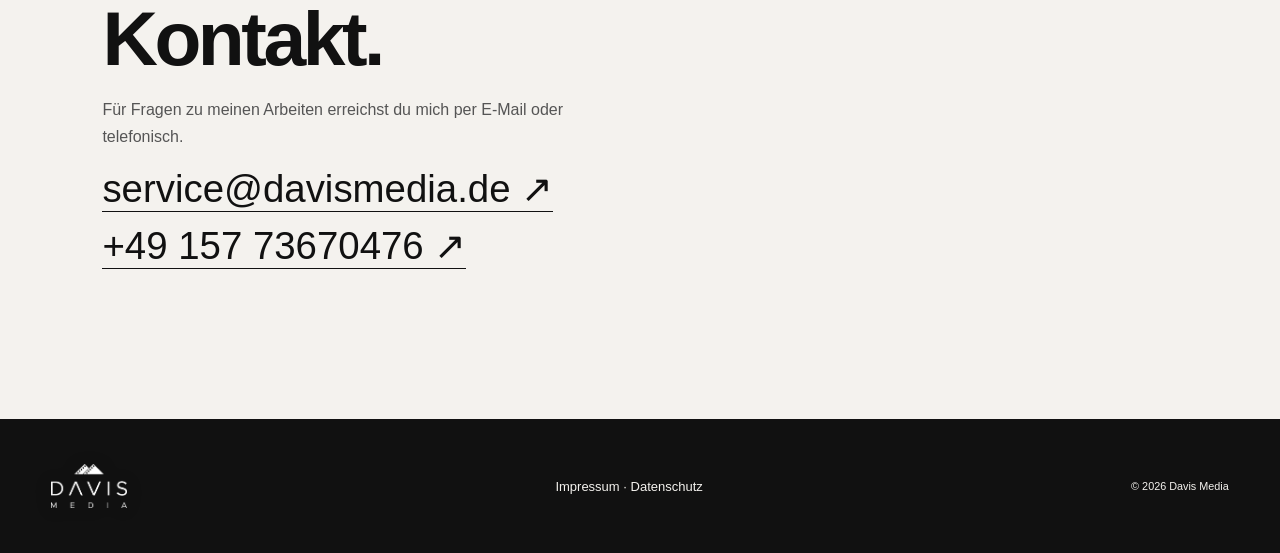
==== commit 8fd04d1e: "Fix HTML structure and add JSON-LD schema" ====
--- a/index.html
+++ b/index.html
@@ -1,9 +1,140 @@
-<!doctype html><html lang="de"><head><meta charset="utf-8"><meta name="viewport" content="width=device-width,initial-scale=1"><meta name="description" content="Portfolio von Jermaine Davis – Hochzeiten, Portraits, Events und Corporate-Fotografie sowie Filmprojekte."><title>Davis Media | Fotografie &amp; Film – Jermaine Davis</title><link rel="canonical" href="https://davismedia.de/"><meta property="og:type" content="website"><meta property="og:title" content="Davis Media | Fotografie &amp; Film"><meta property="og:description" content="Fotografie, die bleibt. Hochzeiten, Portraits, Events und Corporate – ausgewählte Arbeiten von Jermaine Davis."><meta property="og:url" content="https://davismedia.de/"><meta property="og:image" content="https://davismedia.de/assets/images/header/header.jpg"><meta name="twitter:card" content="summary_large_image"><meta name="twitter:title" content="Davis Media | Fotografie &amp; Film"><meta name="twitter:description" content="Fotografie, die bleibt. Ausgewählte Arbeiten von Jermaine Davis."><meta name="twitter:image" content="https://davismedia.de/assets/images/header/header.jpg"><link rel="stylesheet" href="assets/style.css"></head><body>
-<header><a class="top-logo" href="#top" aria-label="Davis Media – Startseite"><img src="assets/logo-light.png" alt="Davis Media"></a><button class="menu" aria-label="Menü öffnen">☰</button><nav><a href="#work">Portfolio</a><a href="#about">Über mich</a><a href="#contact">Kontakt</a></nav></header>
-<main id="top"><section class="hero"><div class="hero-img" style="background-image:url('assets/images/header/header.jpg')"></div><div class="shade"></div><div class="hero-copy"><h1>Momente.<br>Menschen.<br>Geschichten.</h1><a class="cta" href="#work">Portfolio ansehen ↓</a></div></section>
-<section class="intro"><h2 class="intro-title">Fotografie, die bleibt.</h2><p class="intro-copy">Bilder, die dich auch beim 100. Anschauen noch lächeln lassen.</p></section>
-<section id="work" class="work"><div class="portfolio-tabs" role="tablist" aria-label="Portfolio-Kategorien"><button class="active" role="tab" aria-selected="true" data-filter="hochzeit">Hochzeiten</button><button role="tab" aria-selected="false" data-filter="portrait">Portraits</button><button role="tab" aria-selected="false" data-filter="produkte">Corporate</button><button role="tab" aria-selected="false" data-filter="bts">Event / BTS</button></div><div id="gallery" class="gallery"></div></section>
-<section id="about" class="about"><div class="about-photo"><img src="assets/images/about/portrait.jpg" alt="Portrait von Jermaine Davis"></div><div class="about-copy"><h2>Das bin ich.<br>Jermaine Davis.</h2><p>Seit meinem 12. Lebensjahr lässt mich die kreative Arbeit nicht mehr los. Von Playback-Musikvideos über YouTube bis hin zur Fotografie und zum Filmmaking ist meine Leidenschaft für kreative Arbeit bis heute geblieben.</p></div></section>
-<section id="contact" class="contact"><h2>Kontakt.</h2><p>Für Fragen zu meinen Arbeiten erreichst du mich per E-Mail oder telefonisch.</p><div class="contact-links"><a href="mailto:service@davismedia.de">service@davismedia.de ↗</a><a href="tel:+4915773670476">+49 157 73670476 ↗</a></div></section></main>
-<footer><a class="logo footer-logo" href="#top"><img src="assets/logo-light.png" alt="Davis Media"></a><div><a href="impressum.html">Impressum</a><span> · </span><a href="datenschutz.html">Datenschutz</a></div><small>© <span id="year"></span> Davis Media</small></footer>
-<div class="page-scroll-controls"><button id="backToTop" class="page-scroll-button" aria-label="Zurück nach oben" title="Nach oben">↑</button><button id="toBottom" class="page-scroll-button" aria-label="Ganz nach unten" title="Nach unten">↓</button></div><div id="lightbox" class="lightbox" role="dialog" aria-modal="true" aria-label="Portfolioansicht"><button class="lightbox-close" aria-label="Schließen">×</button><button class="lightbox-nav lightbox-prev" aria-label="Vorheriges Bild">‹</button><img alt="Portfolioansicht"><button class="lightbox-nav lightbox-next" aria-label="Nächstes Bild">›</button></div><script src="assets/app.js"></script></body></html>
+<!doctype html>
+<html lang="de">
+<head>
+  <meta charset="utf-8">
+  <meta name="viewport" content="width=device-width,initial-scale=1">
+
+  <meta name="description" content="Portfolio von Jermaine Davis – Hochzeiten, Portraits, Events und Corporate-Fotografie sowie Filmprojekte.">
+
+  <title>Davis Media | Fotografie &amp; Film – Jermaine Davis</title>
+
+  <link rel="canonical" href="https://davismedia.de/">
+
+  <meta property="og:type" content="website">
+  <meta property="og:title" content="Davis Media | Fotografie &amp; Film">
+  <meta property="og:description" content="Fotografie, die bleibt. Hochzeiten, Portraits, Events und Corporate – ausgewählte Arbeiten von Jermaine Davis.">
+  <meta property="og:url" content="https://davismedia.de/">
+  <meta property="og:image" content="https://davismedia.de/assets/images/header/header.jpg">
+
+  <meta name="twitter:card" content="summary_large_image">
+  <meta name="twitter:title" content="Davis Media | Fotografie &amp; Film">
+  <meta name="twitter:description" content="Fotografie, die bleibt. Ausgewählte Arbeiten von Jermaine Davis.">
+  <meta name="twitter:image" content="https://davismedia.de/assets/images/header/header.jpg">
+
+  <script type="application/ld+json">
+  {
+    "@context": "https://schema.org",
+    "@type": "ProfessionalService",
+    "name": "Davis Media",
+    "alternateName": "Davis Media Fotografie & Film",
+    "url": "https://davismedia.de/",
+    "logo": "https://davismedia.de/assets/logo-light.png",
+    "description": "Davis Media – Fotografie und Film von Jermaine Davis. Hochzeiten, Portraits, Events und Corporate-Fotografie.",
+    "email": "service@davismedia.de",
+    "telephone": "+4915773670476",
+    "address": {
+      "@type": "PostalAddress",
+      "streetAddress": "Carl-Zeiss-Straße 37",
+      "postalCode": "63322",
+      "addressLocality": "Rödermark",
+      "addressCountry": "DE"
+    },
+    "founder": {
+      "@type": "Person",
+      "name": "Jermaine Davis"
+    }
+  }
+  </script>
+
+  <link rel="stylesheet" href="assets/style.css">
+</head>
+
+<body>
+
+<header>
+  <a class="top-logo" href="#top" aria-label="Davis Media – Startseite">
+    <img src="assets/logo-light.png" alt="Davis Media">
+  </a>
+  <button class="menu" aria-label="Menü öffnen">☰</button>
+  <nav>
+    <a href="#work">Portfolio</a>
+    <a href="#about">Über mich</a>
+    <a href="#contact">Kontakt</a>
+  </nav>
+</header>
+
+<main id="top">
+
+  <section class="hero">
+    <div class="hero-img" style="background-image:url('assets/images/header/header.jpg')"></div>
+    <div class="shade"></div>
+    <div class="hero-copy">
+      <h1>Momente.<br>Menschen.<br>Geschichten.</h1>
+      <a class="cta" href="#work">Portfolio ansehen ↓</a>
+    </div>
+  </section>
+
+  <section class="intro">
+    <h2 class="intro-title">Fotografie, die bleibt.</h2>
+    <p class="intro-copy">Bilder, die dich auch beim 100. Anschauen noch lächeln lassen.</p>
+  </section>
+
+  <section id="work" class="work">
+    <div class="portfolio-tabs" role="tablist" aria-label="Portfolio-Kategorien">
+      <button class="active" role="tab" aria-selected="true" data-filter="hochzeit">Hochzeiten</button>
+      <button role="tab" aria-selected="false" data-filter="portrait">Portraits</button>
+      <button role="tab" aria-selected="false" data-filter="produkte">Corporate</button>
+      <button role="tab" aria-selected="false" data-filter="bts">Event / BTS</button>
+    </div>
+    <div id="gallery" class="gallery"></div>
+  </section>
+
+  <section id="about" class="about">
+    <div class="about-photo">
+      <img src="assets/images/about/portrait.jpg" alt="Portrait von Jermaine Davis">
+    </div>
+    <div class="about-copy">
+      <h2>Das bin ich.<br>Jermaine Davis.</h2>
+      <p>Seit meinem 12. Lebensjahr lässt mich die kreative Arbeit nicht mehr los. Von Playback-Musikvideos über YouTube bis hin zur Fotografie und zum Filmmaking ist meine Leidenschaft für kreative Arbeit bis heute geblieben.</p>
+    </div>
+  </section>
+
+  <section id="contact" class="contact">
+    <h2>Kontakt.</h2>
+    <p>Für Fragen zu meinen Arbeiten erreichst du mich per E-Mail oder telefonisch.</p>
+    <div class="contact-links">
+      <a href="mailto:service@davismedia.de">service@davismedia.de ↗</a>
+      <a href="tel:+4915773670476">+49 157 73670476 ↗</a>
+    </div>
+  </section>
+
+</main>
+
+<footer>
+  <a class="logo footer-logo" href="#top">
+    <img src="assets/logo-light.png" alt="Davis Media">
+  </a>
+  <div>
+    <a href="impressum.html">Impressum</a>
+    <span> · </span>
+    <a href="datenschutz.html">Datenschutz</a>
+  </div>
+  <small>© <span id="year"></span> Davis Media</small>
+</footer>
+
+<div class="page-scroll-controls">
+  <button id="backToTop" class="page-scroll-button" aria-label="Zurück nach oben" title="Nach oben">↑</button>
+  <button id="toBottom" class="page-scroll-button" aria-label="Ganz nach unten" title="Nach unten">↓</button>
+</div>
+
+<div id="lightbox" class="lightbox" role="dialog" aria-modal="true" aria-label="Portfolioansicht">
+  <button class="lightbox-close" aria-label="Schließen">×</button>
+  <button class="lightbox-nav lightbox-prev" aria-label="Vorheriges Bild">‹</button>
+  <img alt="Portfolioansicht">
+  <button class="lightbox-nav lightbox-next" aria-label="Nächstes Bild">›</button>
+</div>
+
+<script src="assets/app.js"></script>
+
+</body>
+</html>
